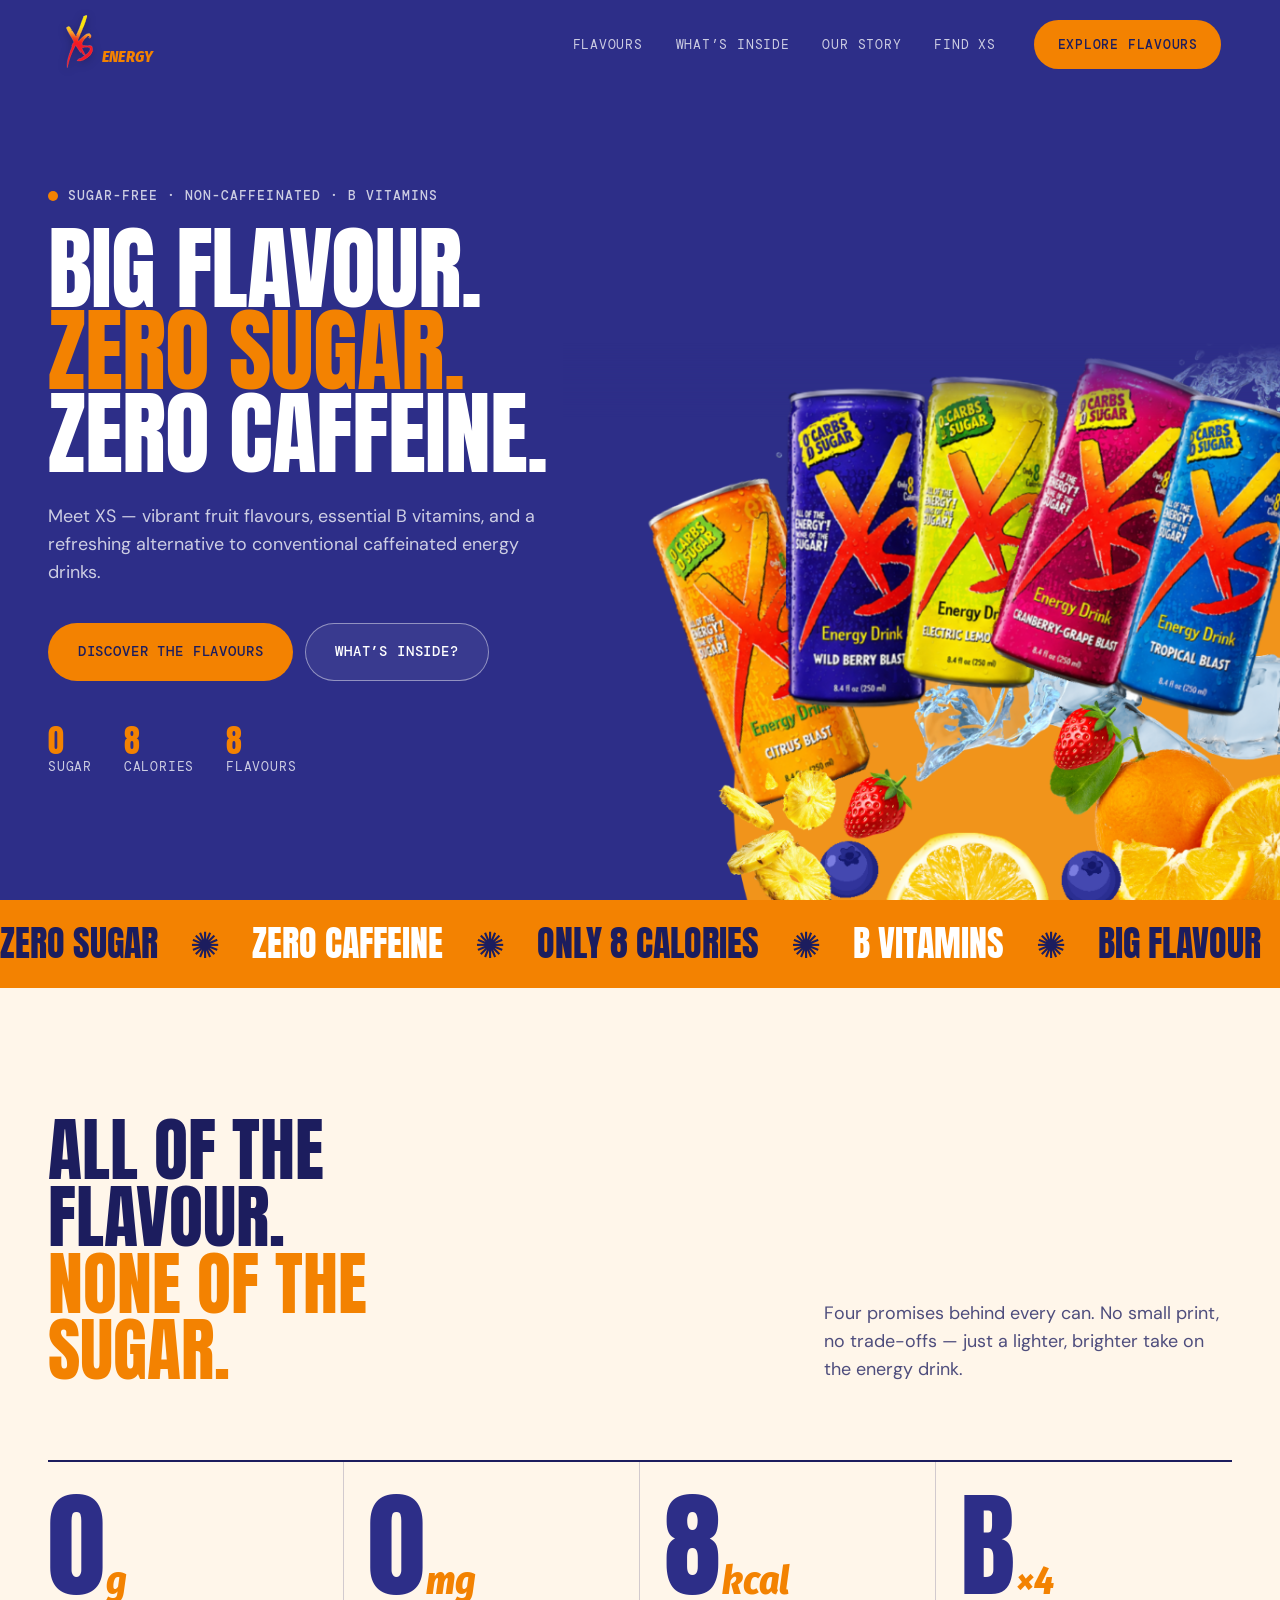
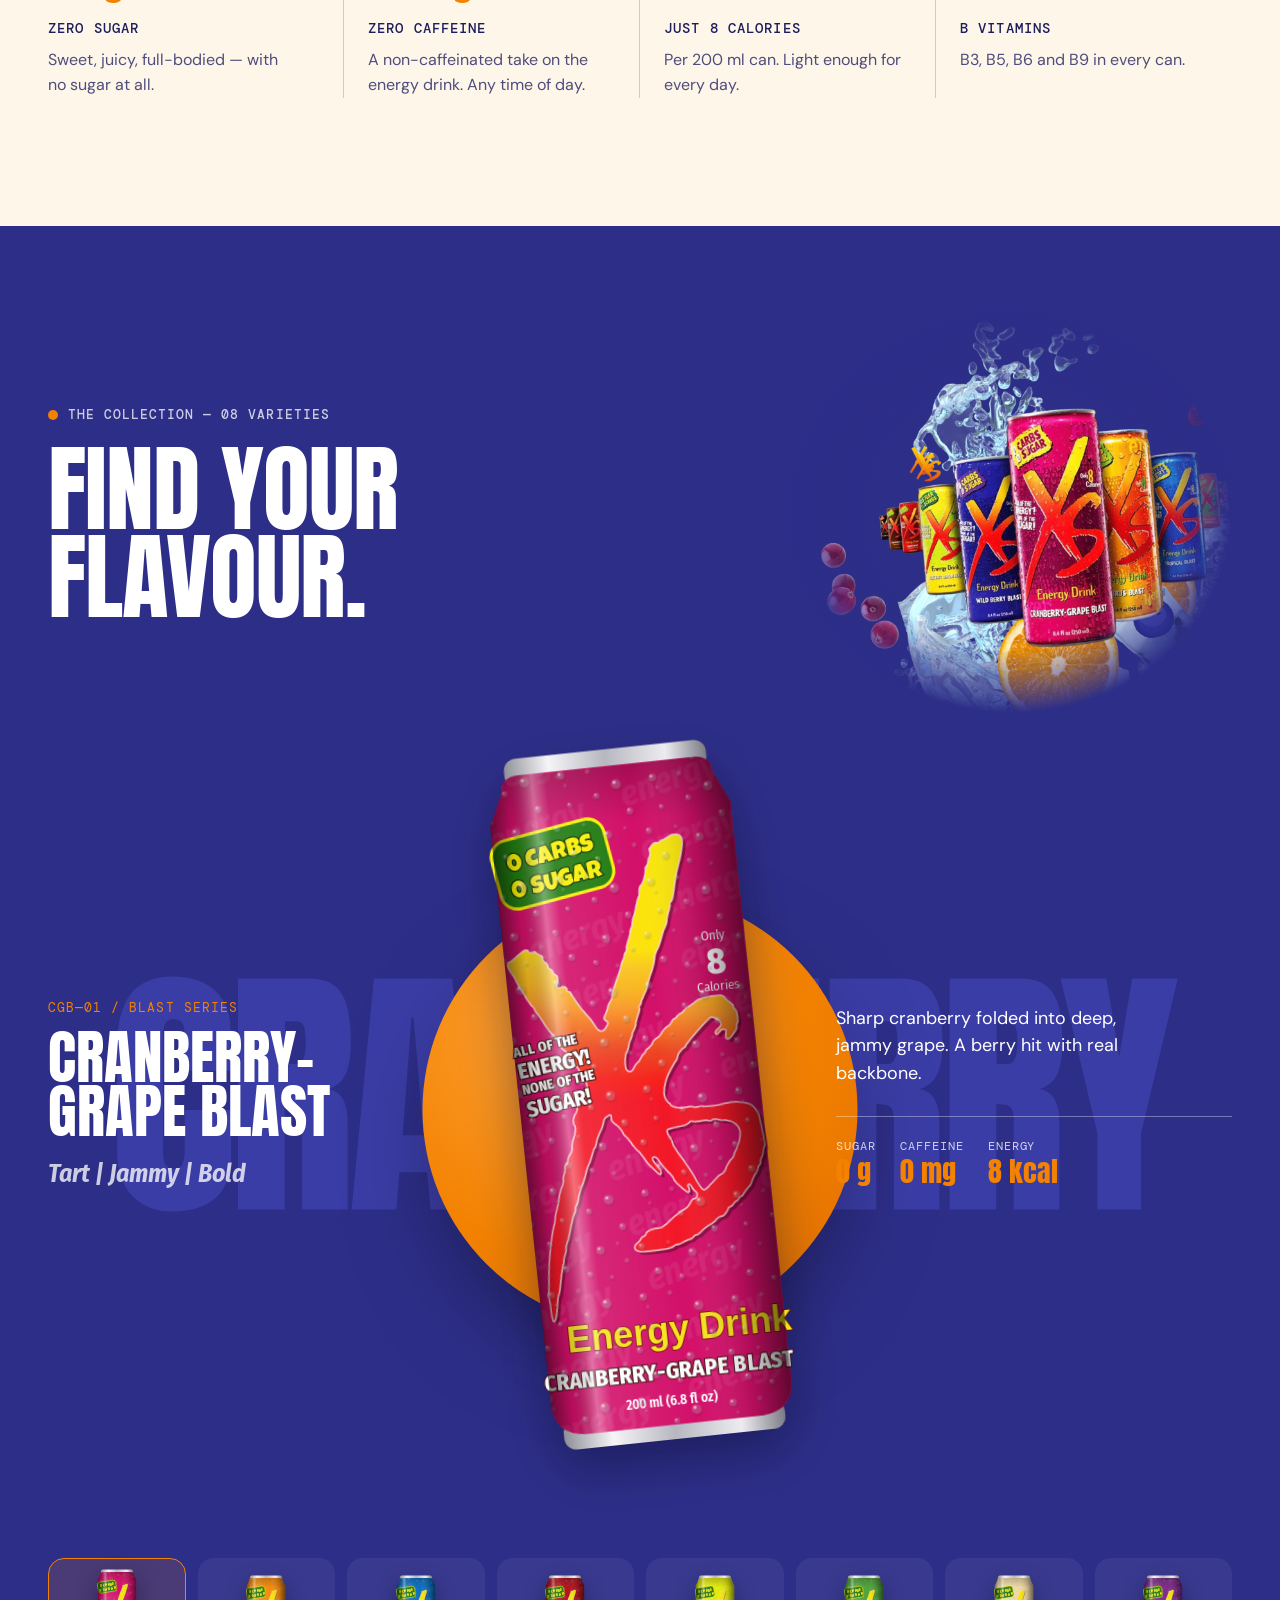
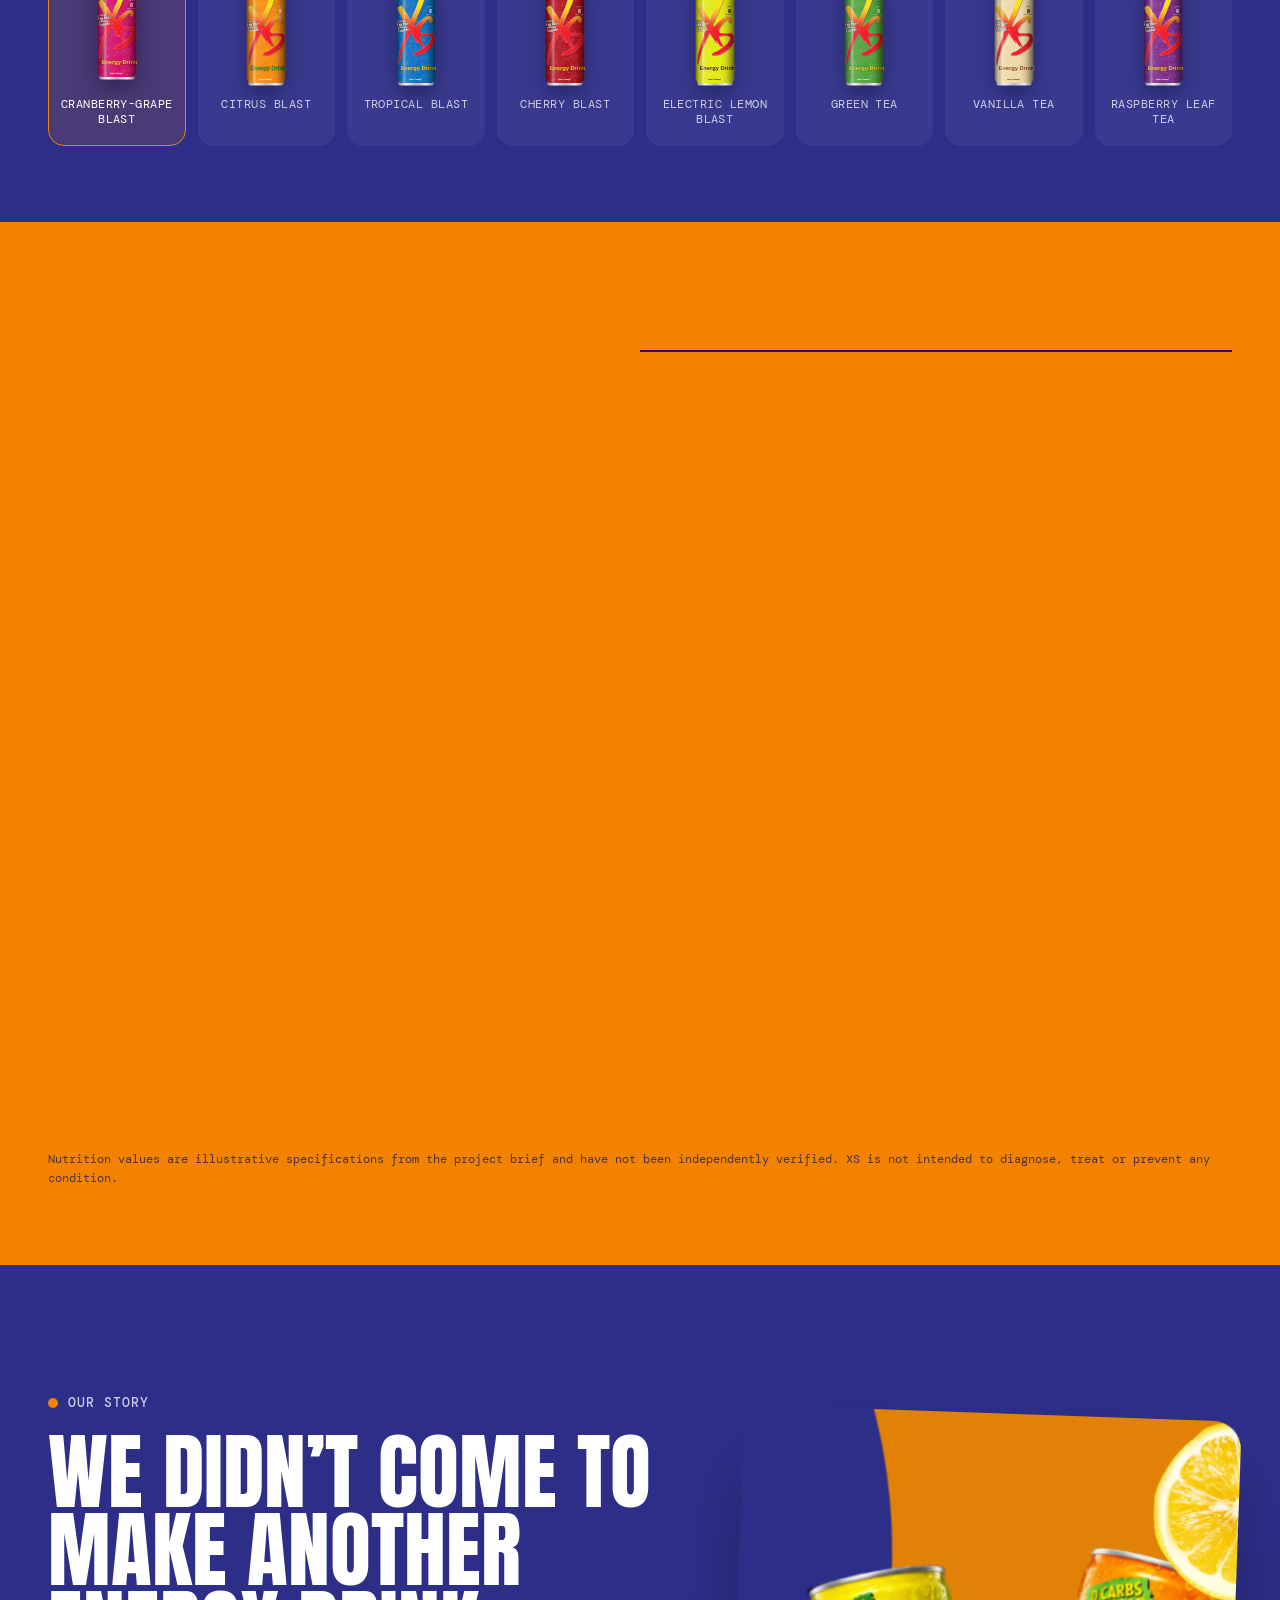
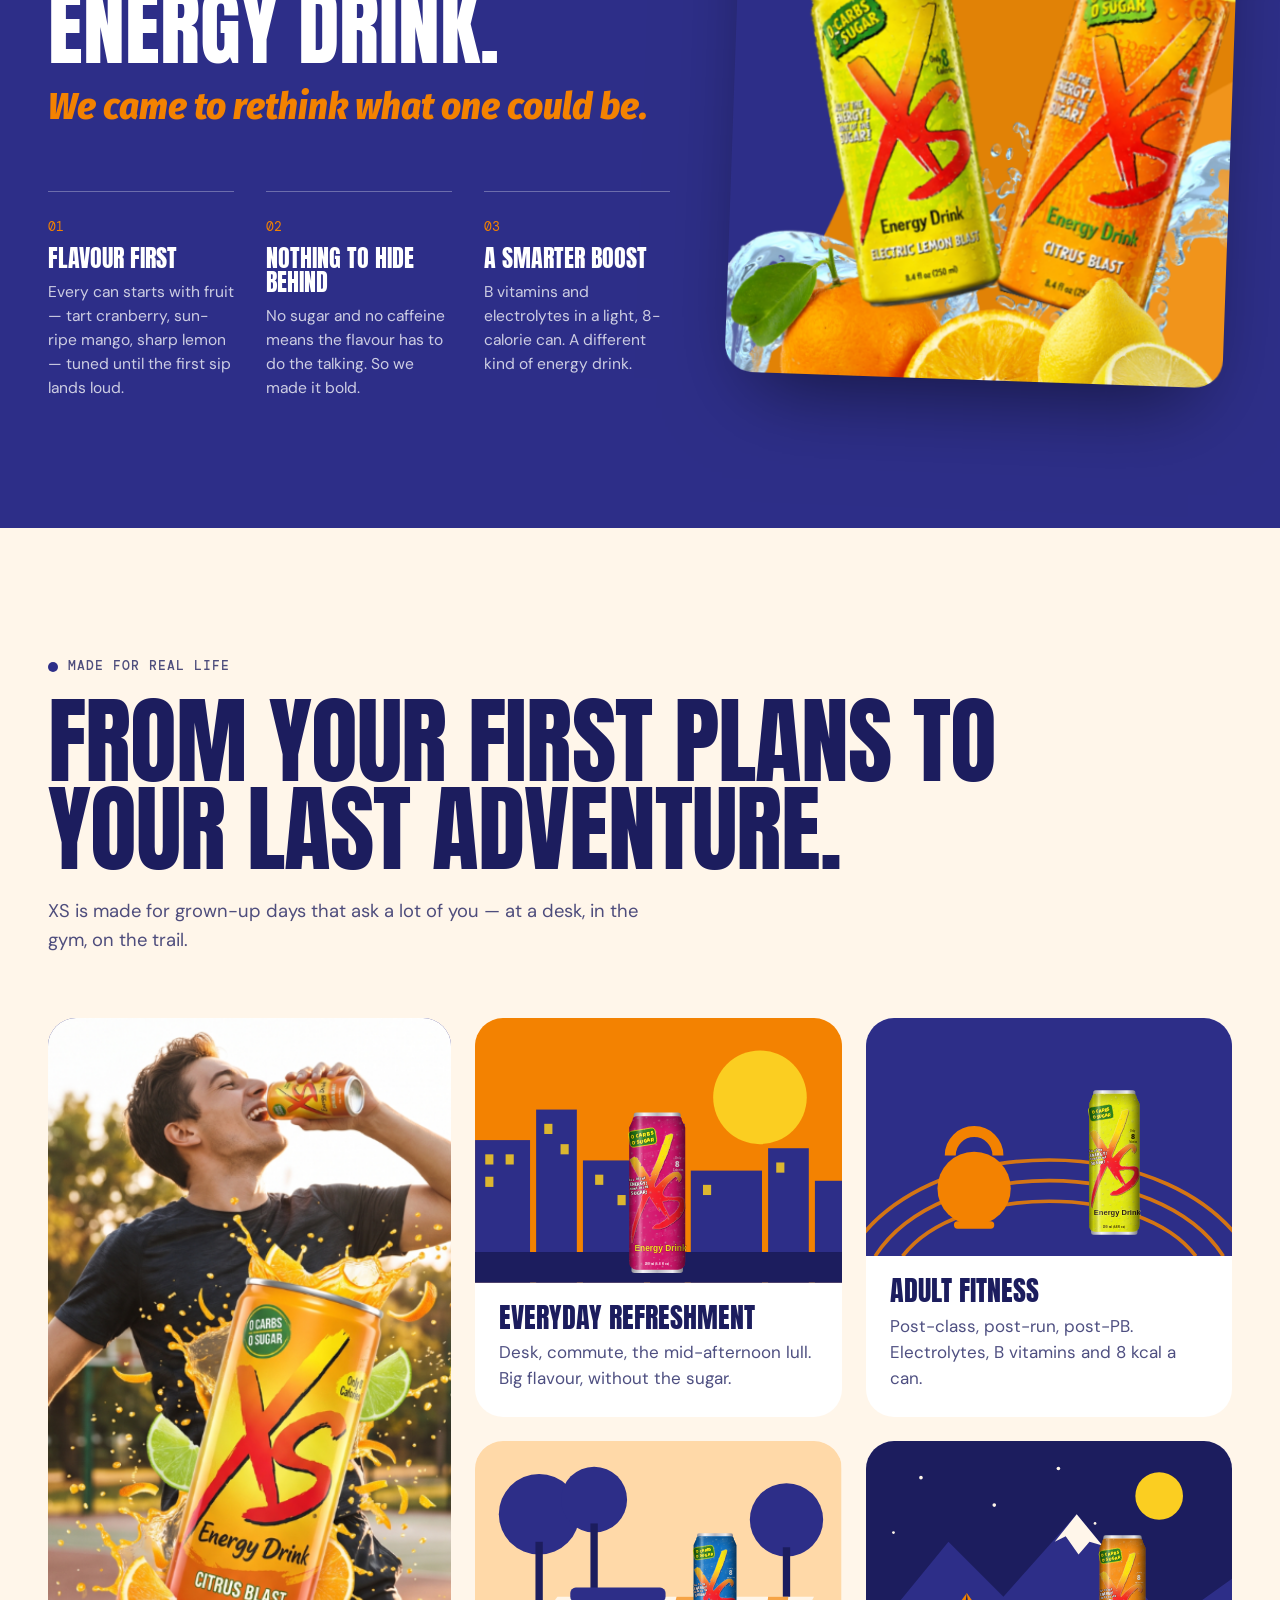
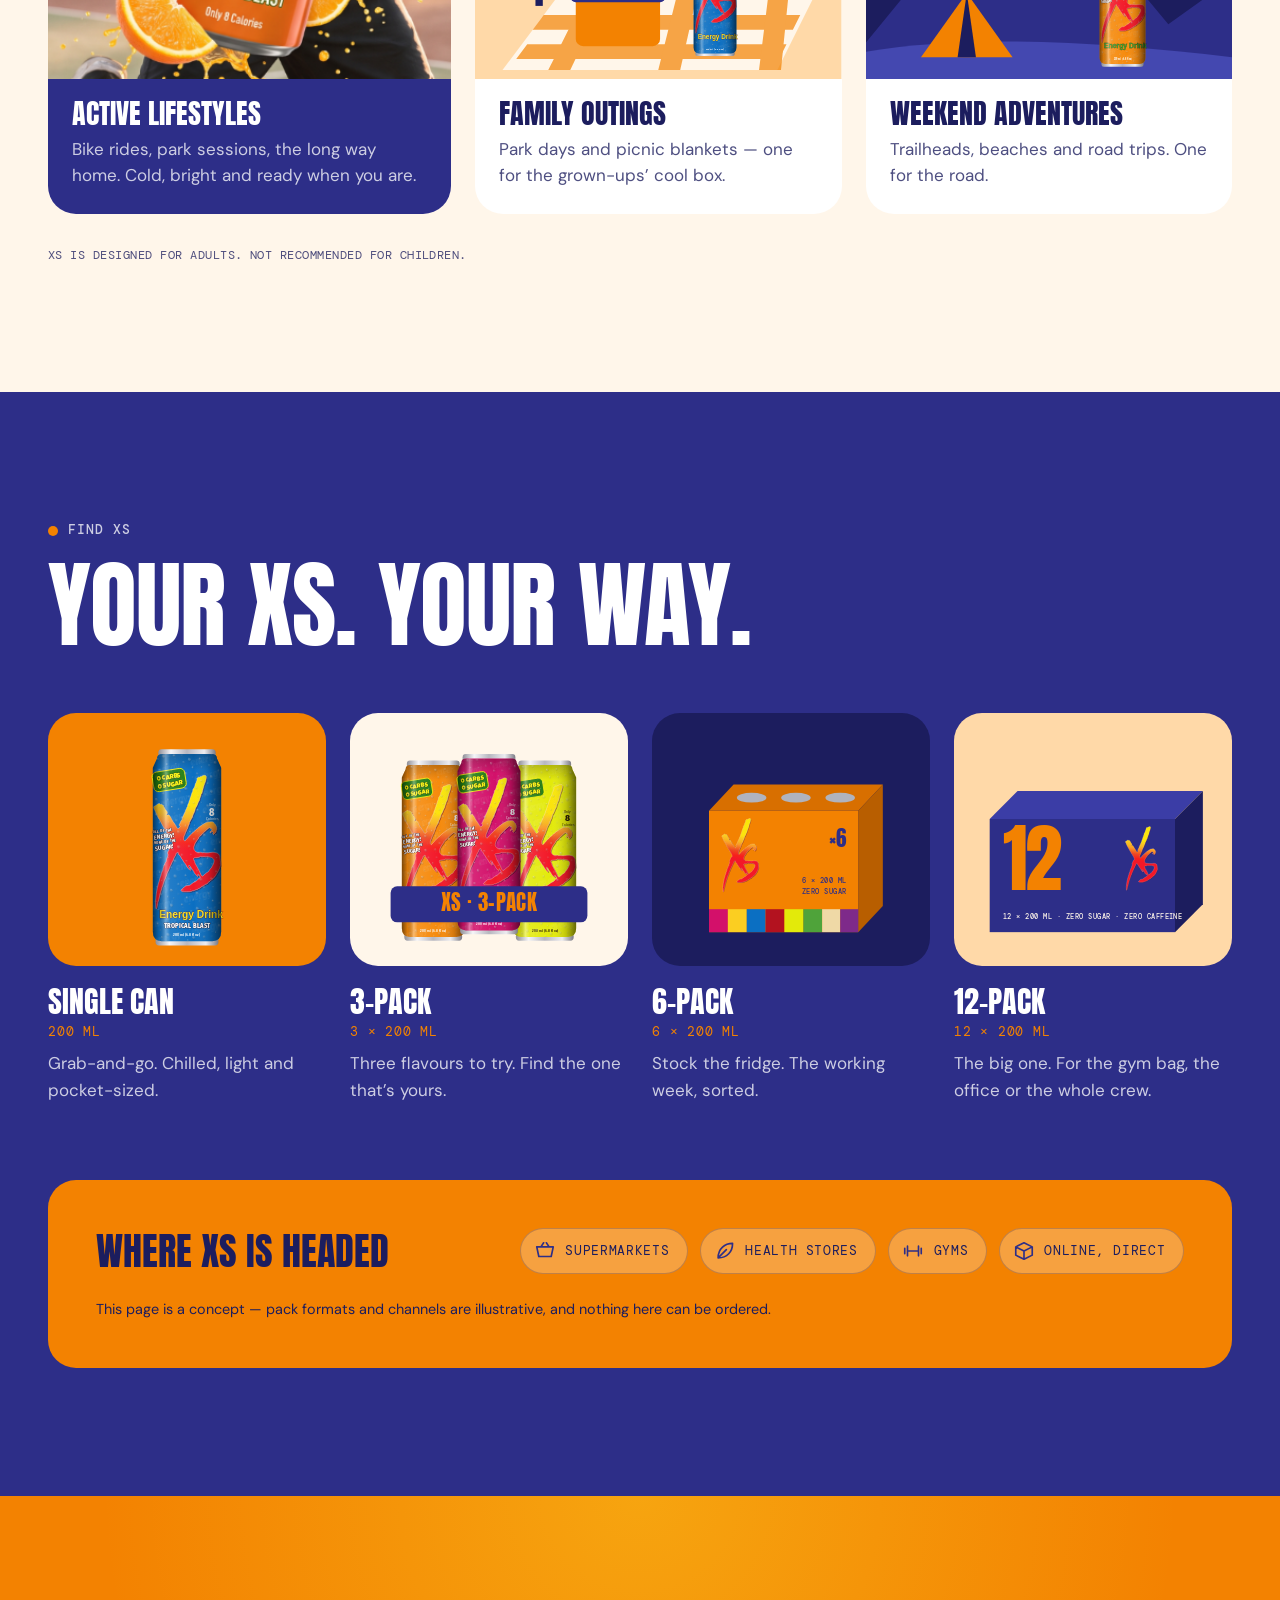
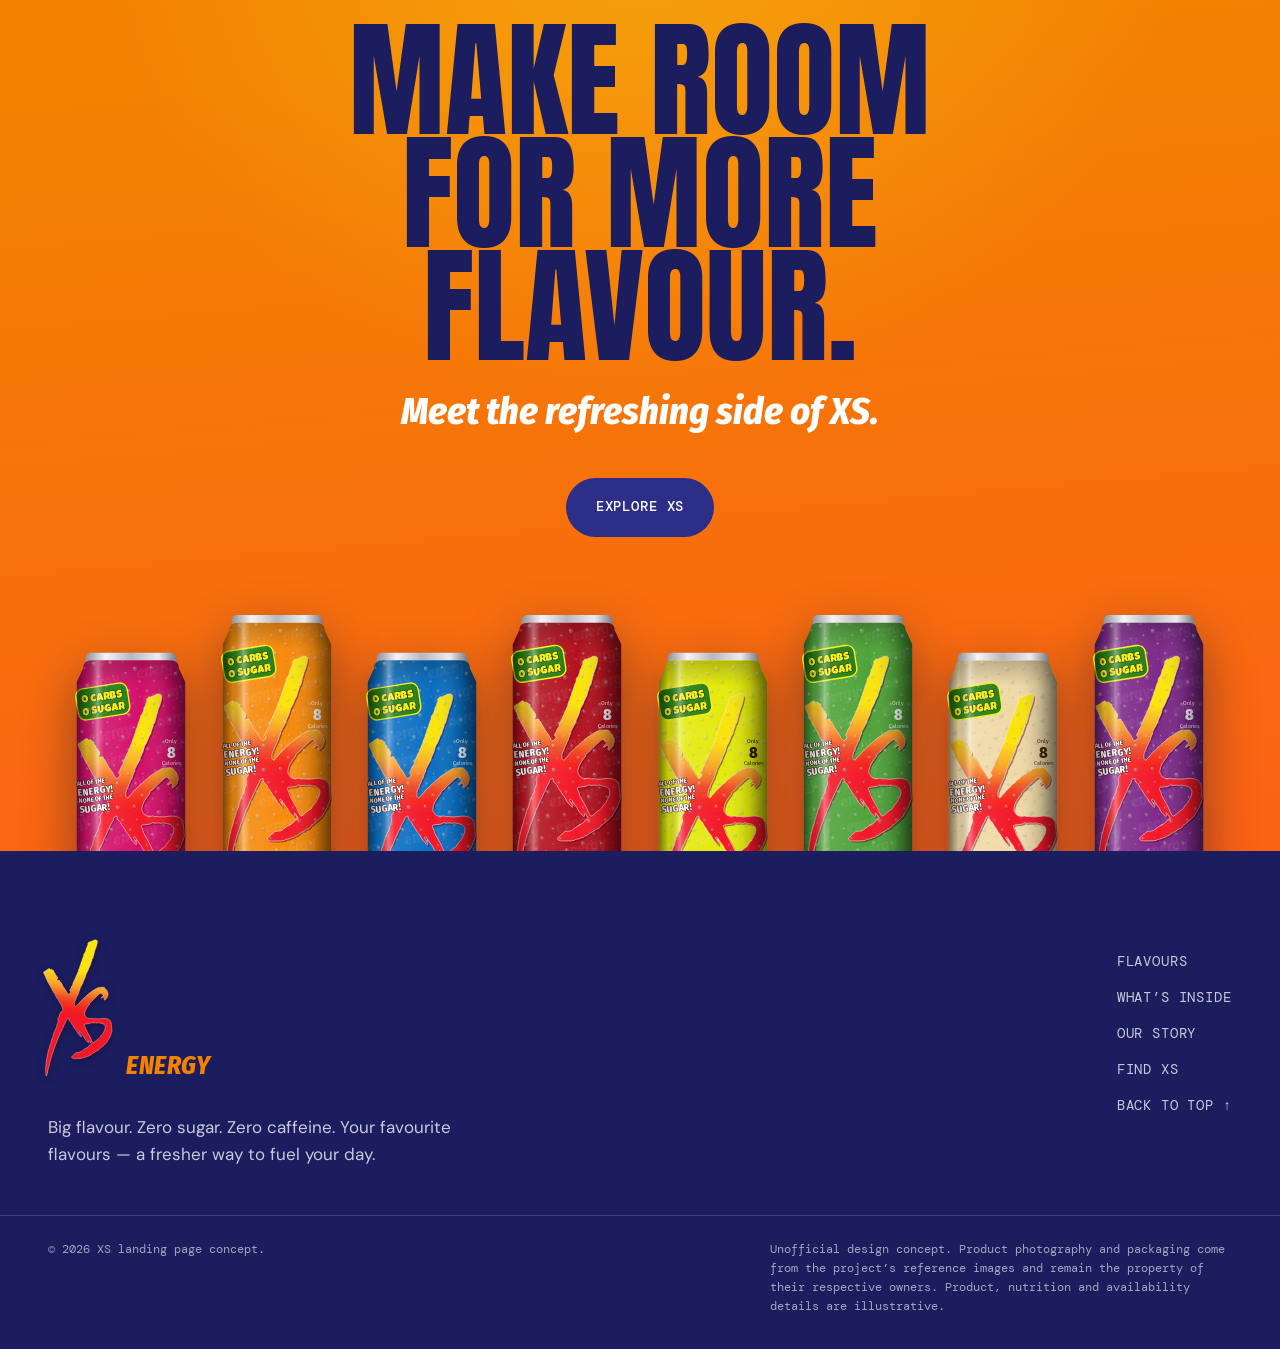
==== index.html @ 6191eeec "Build XS landing page Single-page XS energy drink landing site in plain HTML, CSS and vanilla JS. Bl" ====
<!doctype html>
<html lang="en-GB">
<head>
  <meta charset="utf-8">
  <meta name="viewport" content="width=device-width, initial-scale=1">
  <title>XS — Big Flavour. Zero Sugar. Zero Caffeine.</title>
  <meta name="description" content="XS energy drink concept: bold fruit flavours, zero sugar, zero caffeine, B vitamins and just 8 calories per can.">
  <meta name="theme-color" content="#2D2E88">
  <link rel="icon" href="assets/favicon.svg" type="image/svg+xml">
  <link rel="preconnect" href="https://fonts.googleapis.com">
  <link rel="preconnect" href="https://fonts.gstatic.com" crossorigin>
  <link href="https://fonts.googleapis.com/css2?family=Anton&family=DM+Mono:wght@400;500&family=DM+Sans:ital,opsz,wght@0,9..40,400;0,9..40,500;0,9..40,700;1,9..40,400&family=Fira+Sans+Condensed:ital,wght@0,500;0,600;0,800;1,700;1,800&family=Luckiest+Guy&display=swap" rel="stylesheet">
  <link rel="stylesheet" href="css/styles.css">
  <script>document.documentElement.classList.add('js');</script>
</head>
<body>

<!-- ===== Shared SVG library: XS logo + can ===== -->
<svg width="0" height="0" class="sr-defs" aria-hidden="true" focusable="false">
  <defs>
    <linearGradient id="metal" x1="0" x2="1" y1="0" y2="0">
      <stop offset="0" stop-color="#8f8f98"/>
      <stop offset=".22" stop-color="#f5f5f8"/>
      <stop offset=".5" stop-color="#b7b7c0"/>
      <stop offset=".8" stop-color="#ececf0"/>
      <stop offset="1" stop-color="#7b7b85"/>
    </linearGradient>
    <linearGradient id="gloss" x1="0" x2="1" y1="0" y2="0">
      <stop offset="0" stop-color="#000" stop-opacity=".5"/>
      <stop offset=".09" stop-color="#000" stop-opacity=".12"/>
      <stop offset=".19" stop-color="#fff" stop-opacity=".38"/>
      <stop offset=".25" stop-color="#fff" stop-opacity=".1"/>
      <stop offset=".6" stop-color="#fff" stop-opacity="0"/>
      <stop offset=".84" stop-color="#000" stop-opacity=".16"/>
      <stop offset="1" stop-color="#000" stop-opacity=".55"/>
    </linearGradient>
    <linearGradient id="shoulder" x1="0" x2="0" y1="0" y2="1">
      <stop offset="0" stop-color="#000" stop-opacity=".4"/>
      <stop offset="1" stop-color="#000" stop-opacity="0"/>
    </linearGradient>
    <linearGradient id="xs-grad" gradientUnits="userSpaceOnUse" x1="100" y1="20" x2="80" y2="160">
      <stop offset="0" stop-color="#F9E809"/>
      <stop offset=".43" stop-color="#FCE20D"/>
      <stop offset=".51" stop-color="#F9C424"/>
      <stop offset=".58" stop-color="#F8B61F"/>
      <stop offset=".65" stop-color="#F99A2A"/>
      <stop offset=".72" stop-color="#F57422"/>
      <stop offset=".8" stop-color="#EC4A24"/>
      <stop offset=".92" stop-color="#F7201C"/>
      <stop offset="1" stop-color="#F31828"/>
    </linearGradient>
    <pattern id="energy-tex" width="58" height="24" patternUnits="userSpaceOnUse" patternTransform="rotate(-14)">
      <text x="0" y="17" style="font:italic 700 15px 'Fira Sans Condensed',sans-serif;fill:#fff;fill-opacity:.07">energy</text>
    </pattern>
    <pattern id="drops" width="38" height="43" patternUnits="userSpaceOnUse" patternTransform="rotate(7)">
      <g fill="#000" fill-opacity=".12"><circle cx="4.35" cy="5.45" r="1.7"/><circle cx="15.35" cy="3.45" r="1"/><circle cx="27.35" cy="8.45" r="2.2"/><circle cx="19.35" cy="13.45" r="1.3"/><circle cx="8.35" cy="17.45" r="1.1"/><circle cx="33.35" cy="19.45" r="1.5"/><circle cx="3.35" cy="27.45" r="1.4"/><circle cx="14.35" cy="25.45" r="0.8"/><circle cx="24.35" cy="29.45" r="1.9"/><circle cx="35.35" cy="33.45" r="1"/><circle cx="10.35" cy="37.45" r="1.6"/><circle cx="29.35" cy="40.45" r="0.9"/><circle cx="20.35" cy="39.45" r="1.2"/><circle cx="6.35" cy="9.45" r="0.7"/><circle cx="31.35" cy="26.45" r="0.7"/></g>
      <g fill="#fff" fill-opacity=".2"><circle cx="4" cy="5" r="1.56"/><circle cx="15" cy="3" r="0.92"/><circle cx="27" cy="8" r="2.02"/><circle cx="19" cy="13" r="1.20"/><circle cx="8" cy="17" r="1.01"/><circle cx="33" cy="19" r="1.38"/><circle cx="3" cy="27" r="1.29"/><circle cx="14" cy="25" r="0.74"/><circle cx="24" cy="29" r="1.75"/><circle cx="35" cy="33" r="0.92"/><circle cx="10" cy="37" r="1.47"/><circle cx="29" cy="40" r="0.83"/><circle cx="20" cy="39" r="1.10"/><circle cx="6" cy="9" r="0.64"/><circle cx="31" cy="26" r="0.64"/></g>
      <g fill="#fff" fill-opacity=".7"><circle cx="3.41" cy="4.41" r="0.51"/><circle cx="26.23" cy="7.23" r="0.66"/><circle cx="18.55" cy="12.54" r="0.39"/><circle cx="7.62" cy="16.61" r="0.33"/><circle cx="32.48" cy="18.48" r="0.45"/><circle cx="2.51" cy="26.51" r="0.42"/><circle cx="23.34" cy="28.34" r="0.57"/><circle cx="9.44" cy="36.44" r="0.48"/><circle cx="19.58" cy="38.58" r="0.36"/></g>
    </pattern>
    <clipPath id="can-clip">
      <path d="M16 15 Q16 8 24 8 H96 Q104 8 104 15 L110 28 V268 Q110 281 97 282 H23 Q10 281 10 268 V28 Z"/>
    </clipPath>

    <!-- XS logo: silhouette traced from inspirations/XS1.png -->
    <path id="xs-logo-shape" fill-rule="evenodd" d="M107.8 21.6L106.8 22.2L105.9 22.6L105.2 22.9L104.6 23.1L104.2 23.2L103.8 23.3L103.4 23.5L103.0 23.7L102.7 24.0L102.3 24.2L101.9 24.3L101.4 24.3L100.8 24.2L100.2 24.3L99.5 24.6L98.8 25.1L98.0 25.9L97.4 26.5L97.0 27.0L96.9 27.5L97.1 27.8L97.1 28.2L97.2 28.6L97.2 29.2L97.1 29.8L97.0 30.4L96.8 30.9L96.6 31.3L96.4 31.7L96.1 32.2L95.9 32.8L95.7 33.5L95.5 34.3L95.3 35.0L95.0 35.5L94.7 36.0L94.3 36.3L94.0 36.7L93.8 37.1L93.8 37.7L93.8 38.3L93.6 39.1L93.4 40.1L93.0 41.3L92.5 42.7L92.0 43.8L91.5 44.8L90.9 45.5L90.3 46.0L89.9 46.6L89.6 47.4L89.4 48.3L89.3 49.4L89.2 50.4L89.0 51.2L88.7 51.9L88.3 52.6L87.9 53.5L87.5 54.7L87.0 56.1L86.5 57.9L86.0 59.4L85.6 60.6L85.2 61.5L84.8 62.2L84.5 62.9L84.3 63.7L84.1 64.5L83.9 65.3L83.8 66.1L83.5 66.9L83.2 67.6L82.8 68.4L82.5 69.1L82.3 69.7L82.2 70.3L82.1 70.9L81.9 71.7L81.5 72.6L81.1 73.7L80.4 75.0L80.0 76.2L79.7 77.1L79.5 77.9L79.5 78.6L79.4 79.1L79.3 79.6L79.0 80.0L78.7 80.3L78.4 80.7L78.2 81.2L78.0 81.8L77.8 82.5L77.5 83.1L77.3 83.8L76.9 84.3L76.6 84.9L76.2 85.5L76.0 86.2L75.7 86.9L75.5 87.6L75.1 88.9L74.3 90.6L73.3 92.9L72.0 95.6L70.9 98.0L70.1 99.9L69.6 101.3L69.4 102.4L69.1 103.4L68.7 104.2L68.3 104.9L67.8 105.6L67.3 106.3L66.9 107.0L66.5 107.9L66.2 108.8L65.9 109.7L65.5 110.5L65.1 111.3L64.7 112.0L64.3 112.6L64.1 113.1L63.9 113.6L63.8 113.9L63.9 114.3L64.1 114.6L64.4 115.0L64.8 115.3L65.2 115.6L65.4 115.9L65.6 116.1L65.7 116.4L65.5 116.8L65.3 117.3L64.8 118.1L64.2 118.9L63.6 119.6L63.0 120.1L62.5 120.3L62.0 120.4L61.5 120.4L61.0 120.2L60.6 119.9L60.2 119.6L59.7 119.0L59.2 118.2L58.7 117.2L58.1 116.0L57.3 114.6L56.3 113.0L55.1 111.3L53.7 109.3L52.3 107.3L51.2 105.3L50.1 103.4L49.2 101.6L48.4 100.1L47.8 99.0L47.5 98.4L47.3 98.1L47.1 97.9L46.8 97.8L46.5 97.7L46.2 97.6L46.0 97.5L45.9 97.2L45.8 96.9L45.9 96.6L45.9 96.2L45.7 95.9L45.4 95.5L45.1 95.2L44.6 95.0L44.1 95.0L43.6 95.0L42.9 95.2L42.4 95.3L41.9 95.4L41.5 95.3L41.2 95.2L41.0 95.0L40.8 94.8L40.7 94.5L40.6 94.2L40.6 93.9L40.7 93.6L40.9 93.4L41.1 93.1L41.3 92.7L41.5 92.1L41.6 91.3L41.7 90.4L41.6 89.6L41.4 89.0L41.0 88.5L40.5 88.2L40.1 87.9L39.8 87.5L39.6 87.0L39.4 86.5L39.2 86.0L38.9 85.6L38.5 85.2L38.0 84.8L37.6 84.4L37.3 83.9L37.2 83.4L37.1 82.8L36.9 82.3L36.6 81.8L36.2 81.3L35.6 80.8L35.2 80.3L34.9 79.8L34.8 79.3L34.9 78.9L34.9 78.5L34.8 78.2L34.7 77.9L34.5 77.6L34.3 77.4L33.9 77.1L33.4 76.9L32.8 76.6L32.4 76.3L32.0 76.0L31.7 75.7L31.5 75.3L31.3 75.1L30.9 75.0L30.4 75.0L29.8 75.2L29.3 75.3L28.9 75.3L28.5 75.2L28.2 75.0L28.0 74.8L27.8 74.6L27.7 74.4L27.6 74.1L27.4 73.9L27.1 73.8L26.7 73.7L26.1 73.6L25.2 73.9L24.1 74.5L22.6 75.5L20.9 76.8L19.4 77.8L18.3 78.5L17.4 78.9L16.8 79.1L16.4 79.3L16.1 79.8L16.0 80.4L16.0 81.1L16.2 82.0L16.6 83.1L17.2 84.4L18.0 85.8L18.7 87.1L19.2 88.2L19.5 89.0L19.7 89.7L20.1 90.8L20.8 92.3L21.7 94.2L22.8 96.5L23.8 98.5L24.5 100.0L25.2 101.2L25.6 102.0L26.0 102.7L26.4 103.2L26.7 103.6L27.0 103.9L27.3 104.2L27.5 104.6L27.7 105.1L27.8 105.7L28.0 106.2L28.3 106.8L28.7 107.3L29.1 107.9L29.7 108.9L30.4 110.2L31.3 111.9L32.4 114.1L33.4 115.9L34.3 117.4L35.1 118.6L35.9 119.4L36.5 120.3L36.9 121.0L37.2 121.7L37.3 122.3L37.5 122.9L37.8 123.4L38.1 123.9L38.4 124.3L38.8 124.8L39.1 125.4L39.4 126.0L39.6 126.7L40.0 127.3L40.4 127.9L40.8 128.4L41.4 128.8L42.0 129.5L42.6 130.5L43.3 131.8L44.0 133.3L44.6 134.6L45.3 135.7L45.9 136.7L46.6 137.5L47.3 138.7L48.1 140.2L49.0 142.0L50.0 144.2L50.7 146.2L51.1 147.8L51.1 149.3L50.9 150.5L50.5 151.4L50.1 152.0L49.6 152.4L48.9 152.6L48.4 152.7L48.0 152.9L47.6 153.1L47.4 153.4L47.2 153.7L47.0 154.1L46.8 154.6L46.7 155.2L46.5 155.7L46.3 156.3L45.9 156.8L45.6 157.4L45.3 158.0L45.0 158.7L44.8 159.4L44.7 160.1L44.5 160.8L44.2 161.5L43.8 162.2L43.3 162.8L42.8 163.5L42.5 164.3L42.2 165.1L42.0 165.9L42.0 166.8L42.0 167.5L42.2 168.2L42.5 168.8L42.7 169.6L42.7 170.4L42.5 171.4L42.2 172.6L41.9 173.6L41.5 174.6L41.1 175.6L40.7 176.4L40.3 177.4L40.1 178.4L39.9 179.4L39.8 180.6L39.7 181.5L39.3 182.4L38.9 183.1L38.3 183.7L37.9 184.3L37.5 185.0L37.2 185.7L37.0 186.5L36.8 187.3L36.5 187.9L36.1 188.4L35.7 188.8L35.3 189.3L35.1 189.9L35.0 190.4L35.0 191.1L34.9 191.7L34.7 192.5L34.4 193.2L34.1 194.0L33.8 194.8L33.6 195.6L33.5 196.4L33.5 197.1L33.3 198.0L33.0 198.9L32.6 199.9L31.9 201.1L31.4 202.4L30.8 203.8L30.3 205.5L29.9 207.3L29.5 208.9L29.0 210.3L28.6 211.5L28.2 212.5L27.8 213.5L27.5 214.6L27.2 215.7L27.0 216.8L26.8 217.9L26.5 219.0L26.1 220.1L25.7 221.2L25.1 223.0L24.4 225.6L23.6 229.0L22.7 233.2L21.9 237.3L21.2 241.4L20.7 245.4L20.3 249.3L20.0 252.3L19.7 254.4L19.5 255.5L19.3 255.7L19.2 256.1L19.2 256.7L19.3 257.5L19.5 258.5L19.6 259.9L19.8 261.7L19.8 263.9L19.9 266.6L20.0 268.5L20.2 269.9L20.5 270.6L20.8 270.7L21.1 270.5L21.5 270.0L21.8 269.3L22.2 268.3L22.6 266.9L22.9 265.3L23.3 263.4L23.7 261.1L24.0 259.3L24.3 258.0L24.6 257.1L24.9 256.7L25.3 255.5L25.8 253.5L26.4 250.8L27.1 247.3L27.8 244.5L28.3 242.6L28.6 241.4L28.9 241.1L29.1 240.6L29.2 240.1L29.3 239.5L29.4 238.8L29.5 238.1L29.8 237.4L30.1 236.6L30.4 235.9L30.7 235.1L31.0 234.3L31.1 233.5L31.2 232.7L31.3 231.9L31.6 231.0L31.9 230.2L32.3 229.3L32.9 228.0L33.5 226.2L34.2 224.0L35.0 221.3L35.8 219.0L36.4 217.2L37.0 215.8L37.5 214.9L37.9 214.1L38.1 213.4L38.3 212.8L38.3 212.4L38.3 212.0L38.5 211.5L38.8 211.0L39.2 210.5L39.6 209.7L40.0 208.7L40.4 207.4L40.8 205.8L41.3 204.4L41.9 203.0L42.5 201.6L43.2 200.4L43.9 199.0L44.6 197.4L45.3 195.7L46.0 193.8L46.6 192.2L47.2 190.9L47.8 189.8L48.3 189.0L48.8 188.0L49.3 186.9L49.8 185.6L50.4 184.2L50.9 183.0L51.3 182.2L51.6 181.7L51.9 181.5L52.2 181.0L52.5 180.3L52.9 179.2L53.3 177.8L53.9 176.5L54.5 175.2L55.2 173.9L56.0 172.6L56.7 171.4L57.2 170.3L57.6 169.2L57.9 168.1L58.3 167.2L58.8 166.5L59.5 165.9L60.3 165.6L60.9 165.3L61.4 165.1L61.8 165.1L62.0 165.2L62.1 165.4L62.2 165.8L62.2 166.5L62.1 167.3L62.3 168.1L62.8 169.0L63.5 169.8L64.5 170.7L65.4 171.6L66.1 172.6L66.8 173.7L67.3 174.8L67.7 175.8L68.2 176.5L68.6 177.1L68.9 177.4L69.5 178.1L70.2 179.2L71.0 180.5L72.0 182.2L72.9 183.6L73.6 184.6L74.2 185.3L74.6 185.7L75.2 186.4L75.8 187.4L76.7 188.8L77.6 190.5L78.6 192.1L79.8 193.8L81.1 195.3L82.4 196.9L83.5 198.1L84.3 198.8L84.8 199.2L85.0 199.1L85.1 198.9L85.3 198.7L85.3 198.3L85.4 197.9L85.3 197.4L85.2 196.8L84.8 196.2L84.4 195.5L83.9 194.8L83.4 194.0L82.9 193.2L82.3 192.3L81.9 191.6L81.7 190.9L81.6 190.4L81.7 190.1L81.8 189.8L82.1 189.6L82.5 189.6L83.0 189.7L83.5 190.0L84.1 190.6L84.7 191.5L85.3 192.7L86.1 194.0L87.0 195.3L88.0 196.8L89.2 198.3L90.2 199.5L90.9 200.6L91.4 201.5L91.6 202.2L91.9 202.9L92.3 203.5L92.7 204.1L93.1 204.7L93.7 205.4L94.5 206.3L95.4 207.3L96.6 208.5L97.5 209.3L98.2 209.9L98.6 210.1L98.9 209.9L99.1 209.7L99.2 209.4L99.3 209.0L99.3 208.5L99.2 208.0L99.1 207.6L99.0 207.3L98.8 207.0L98.7 206.7L98.7 206.4L98.8 206.2L99.0 206.0L99.2 205.9L99.3 205.8L99.5 205.8L99.7 205.9L99.9 206.1L100.1 206.4L100.4 206.8L100.6 207.4L101.0 208.0L101.4 208.7L101.9 209.4L102.6 210.1L103.0 210.8L103.2 211.5L103.1 212.1L102.9 212.7L102.5 213.1L102.1 213.5L101.6 213.7L100.9 213.8L100.3 214.1L99.7 214.7L99.2 215.4L98.6 216.3L97.8 217.2L96.7 218.1L95.4 218.9L93.8 219.6L92.2 220.5L90.5 221.6L88.7 222.9L86.8 224.3L85.3 225.5L84.0 226.3L83.1 226.8L82.4 227.0L81.8 227.1L81.0 227.2L80.3 227.3L79.5 227.3L78.6 227.3L77.8 227.5L76.8 227.7L75.9 228.0L75.1 228.4L74.5 228.8L74.1 229.3L73.9 229.8L73.6 230.2L73.2 230.5L72.8 230.7L72.4 230.8L72.0 231.0L71.5 231.4L71.1 231.8L70.7 232.4L70.2 232.9L69.6 233.4L69.1 233.9L68.4 234.3L68.0 234.8L67.6 235.3L67.4 235.8L67.3 236.3L67.4 236.7L67.6 237.2L68.0 237.6L68.5 237.9L69.1 238.3L69.8 238.5L70.6 238.7L71.4 238.8L72.9 238.9L75.0 238.9L77.6 238.9L80.9 238.8L83.5 238.7L85.6 238.4L87.2 238.0L88.1 237.5L88.9 237.1L89.5 236.9L90.0 236.8L90.3 236.9L90.9 236.8L91.7 236.6L92.8 236.2L94.2 235.6L95.3 235.2L96.2 234.9L96.8 234.8L97.2 234.8L97.6 234.6L98.1 234.4L98.6 234.0L99.2 233.5L99.7 233.1L100.2 232.9L100.7 232.8L101.1 232.8L101.7 232.5L102.3 232.1L103.2 231.5L104.1 230.7L105.2 229.9L106.3 229.2L107.7 228.5L109.1 227.8L110.2 227.2L111.0 226.7L111.4 226.4L111.6 226.1L111.8 225.9L112.1 225.6L112.6 225.3L113.2 225.0L113.7 224.7L114.2 224.6L114.7 224.5L115.1 224.5L115.6 224.3L116.2 223.9L116.8 223.4L117.5 222.6L118.0 222.0L118.4 221.5L118.6 221.0L118.7 220.7L118.8 220.5L119.1 220.2L119.5 220.1L120.0 219.9L120.5 219.7L121.0 219.4L121.5 218.9L122.0 218.3L122.5 217.9L122.9 217.5L123.3 217.3L123.7 217.2L124.0 217.0L124.4 216.7L124.7 216.3L125.0 215.9L125.4 215.5L125.7 215.3L126.1 215.1L126.4 214.9L126.9 214.7L127.3 214.2L127.8 213.6L128.4 212.9L129.0 212.2L129.6 211.6L130.2 211.0L130.8 210.5L131.4 209.9L131.9 209.2L132.4 208.3L132.8 207.4L133.3 206.5L133.9 205.5L134.5 204.6L135.2 203.7L135.8 202.8L136.2 202.1L136.5 201.4L136.7 200.8L136.9 200.4L137.2 200.0L137.5 199.6L137.8 199.4L138.0 199.0L138.2 198.6L138.3 198.1L138.4 197.4L138.5 196.9L138.7 196.3L139.0 195.8L139.3 195.4L139.6 194.8L139.9 194.0L140.2 193.0L140.5 191.8L140.8 190.8L141.1 190.2L141.3 189.7L141.5 189.5L141.5 188.5L141.4 186.5L141.2 183.6L140.8 179.9L140.5 176.9L140.2 174.6L140.0 173.1L139.8 172.4L139.5 171.6L139.0 170.7L138.5 169.8L137.8 168.8L137.0 167.9L136.2 167.2L135.3 166.7L134.3 166.3L133.2 166.0L132.0 165.7L130.7 165.4L129.3 165.1L127.6 165.0L125.7 165.0L123.4 165.2L120.8 165.5L118.6 165.8L116.6 165.9L114.9 165.9L113.6 165.8L112.5 165.8L111.7 165.7L111.2 165.6L111.0 165.4L110.6 165.4L110.0 165.4L109.2 165.4L108.1 165.6L107.2 165.6L106.4 165.5L105.8 165.4L105.3 165.1L104.8 165.0L104.3 164.9L103.8 164.9L103.3 165.1L102.5 165.1L101.6 165.2L100.5 165.2L99.2 165.1L98.0 165.0L97.0 164.7L96.1 164.4L95.4 164.1L94.8 163.7L94.4 163.4L94.2 163.1L94.1 162.9L94.0 162.6L93.7 162.3L93.4 162.0L93.1 161.7L92.7 161.3L92.4 160.7L92.0 160.0L91.7 159.2L91.5 158.4L91.4 157.5L91.3 156.7L91.4 155.8L91.6 154.8L91.8 153.7L92.2 152.4L92.6 151.1L93.2 149.6L93.9 148.1L94.8 146.5L95.9 144.8L96.9 143.3L97.7 142.2L98.4 141.2L99.1 140.5L99.6 139.8L100.0 139.2L100.3 138.5L100.5 137.8L100.8 137.1L101.2 136.4L101.8 135.7L102.5 135.0L103.1 134.5L103.6 134.1L104.0 133.9L104.3 133.8L104.6 133.6L105.0 133.3L105.4 132.7L105.8 132.0L107.0 130.8L108.8 128.9L111.4 126.5L114.6 123.5L117.2 121.3L119.1 119.8L120.3 119.1L120.8 119.2L121.4 119.4L122.1 119.8L123.0 120.4L124.0 121.1L124.7 121.8L125.1 122.5L125.1 123.2L124.9 123.8L124.5 124.4L124.0 125.0L123.4 125.5L122.6 126.0L122.1 126.5L121.7 127.0L121.6 127.4L121.7 127.8L121.8 128.2L122.0 128.3L122.2 128.4L122.5 128.3L122.9 128.2L123.3 127.8L123.8 127.4L124.4 126.8L124.9 126.4L125.4 126.2L125.8 126.1L126.2 126.2L126.5 126.3L126.8 126.4L127.0 126.5L127.2 126.7L127.3 127.1L127.3 127.7L127.2 128.4L127.0 129.3L126.9 130.1L126.9 130.7L127.0 131.0L127.2 131.2L127.4 131.4L127.7 131.5L128.0 131.5L128.3 131.5L128.8 131.3L129.4 130.8L130.2 130.0L131.1 129.0L131.8 128.2L132.4 127.5L132.8 126.9L133.0 126.6L133.1 126.2L133.2 125.7L133.3 125.3L133.3 124.8L133.3 124.3L133.4 124.0L133.6 123.7L133.9 123.5L134.1 123.0L134.2 122.2L134.3 121.0L134.3 119.5L134.1 118.3L133.9 117.3L133.6 116.5L133.2 116.0L132.8 115.5L132.7 115.1L132.6 114.8L132.7 114.5L132.5 114.0L132.1 113.5L131.4 112.8L130.6 112.0L129.8 111.2L129.2 110.5L128.8 109.9L128.5 109.3L128.0 108.9L127.5 108.5L126.8 108.2L126.0 108.0L124.7 108.0L123.0 108.0L120.9 108.1L118.3 108.4L116.3 108.7L114.7 109.1L113.6 109.5L112.9 110.0L112.2 110.5L111.2 111.1L110.1 111.7L108.9 112.3L107.8 112.9L107.0 113.5L106.3 114.0L105.9 114.5L105.4 114.9L104.9 115.3L104.4 115.5L103.8 115.7L103.3 116.0L102.9 116.3L102.4 116.7L102.1 117.1L101.7 117.4L101.4 117.7L101.0 117.8L100.7 117.9L100.3 118.1L99.9 118.5L99.4 119.1L98.8 119.9L98.3 120.5L97.9 120.9L97.4 121.2L97.1 121.3L96.6 121.6L96.0 122.0L95.4 122.5L94.6 123.2L94.0 123.8L93.5 124.4L93.2 124.8L93.0 125.2L92.6 125.6L92.0 126.2L91.1 126.8L89.9 127.5L89.0 128.1L88.4 128.7L88.0 129.3L87.8 129.8L87.4 130.3L86.9 130.8L86.2 131.4L85.3 132.1L84.6 132.6L84.2 133.0L83.9 133.4L83.8 133.6L83.7 133.9L83.5 134.1L83.2 134.4L82.8 134.6L82.4 135.0L81.9 135.5L81.4 136.2L80.8 137.0L80.3 137.8L79.7 138.4L79.2 138.9L78.6 139.3L78.0 139.9L77.5 140.5L77.0 141.2L76.5 142.0L76.0 142.6L75.5 143.0L74.9 143.3L74.3 143.3L73.8 143.1L73.4 142.8L73.0 142.3L72.7 141.7L72.5 140.8L72.5 139.7L72.5 138.3L72.7 136.7L73.0 135.3L73.2 134.3L73.6 133.5L73.9 133.0L74.3 132.3L74.7 131.5L75.1 130.5L75.4 129.3L75.8 128.2L76.2 127.2L76.7 126.4L77.1 125.6L77.4 125.0L77.6 124.5L77.8 124.0L77.8 123.7L77.9 123.3L78.2 122.7L78.6 122.0L79.2 121.2L79.6 120.4L80.0 119.6L80.2 118.9L80.3 118.1L80.6 117.2L81.0 116.1L81.5 114.8L82.2 113.4L82.7 112.2L83.0 111.3L83.1 110.6L82.9 110.2L82.9 109.8L83.0 109.4L83.2 109.1L83.5 108.9L83.8 108.6L84.0 108.2L84.2 107.8L84.3 107.3L84.6 106.5L85.2 105.5L85.9 104.2L86.8 102.6L87.6 101.3L88.1 100.2L88.4 99.3L88.6 98.7L88.9 97.6L89.6 96.0L90.4 94.0L91.6 91.5L92.5 89.3L93.2 87.4L93.6 85.8L93.9 84.5L94.2 83.3L94.7 82.2L95.2 81.2L95.8 80.3L96.5 79.2L97.1 77.9L97.8 76.3L98.5 74.5L99.2 72.8L99.8 71.3L100.5 70.0L101.2 68.8L101.8 67.7L102.1 66.8L102.3 66.0L102.4 65.3L102.6 64.4L103.0 63.3L103.4 61.9L104.1 60.3L104.5 59.1L104.8 58.2L104.8 57.5L104.7 57.2L104.7 56.9L104.8 56.7L105.0 56.5L105.3 56.3L105.6 56.0L105.9 55.6L106.2 55.1L106.5 54.4L106.9 53.2L107.4 51.4L108.0 49.0L108.7 46.0L109.5 43.2L110.2 40.6L111.1 38.1L111.9 35.9L112.7 33.8L113.3 31.8L113.8 30.0L114.2 28.3L114.5 26.8L114.7 25.7L114.8 24.7L114.8 24.0L114.7 23.4L114.5 22.8L114.2 22.3L113.8 21.8L113.3 21.4L112.6 21.1L111.8 20.9L110.8 20.8L109.8 20.9L108.8 21.2ZM104.6 172.9L105.2 173.1L105.9 173.3L106.9 173.3L108.2 173.3L109.6 173.2L110.8 173.1L111.9 173.2L112.7 173.3L113.3 173.5L113.9 173.6L114.3 173.6L114.7 173.5L115.0 173.3L115.4 173.1L115.8 173.0L116.3 173.0L116.8 173.0L117.3 173.1L117.8 173.2L118.4 173.4L119.1 173.6L119.7 173.8L120.2 173.9L120.8 174.0L121.3 174.0L121.9 174.1L122.7 174.3L123.6 174.6L124.7 174.9L125.6 175.4L126.5 176.1L127.4 176.8L128.1 177.7L128.7 178.7L129.0 179.7L129.2 180.9L129.1 182.1L128.9 183.4L128.5 184.8L128.1 186.2L127.4 187.6L126.9 188.8L126.3 189.9L125.8 190.7L125.4 191.3L125.1 191.9L124.8 192.4L124.7 192.8L124.6 193.2L124.4 193.6L124.1 193.9L123.8 194.3L123.3 194.7L122.7 195.2L122.1 195.9L121.5 196.7L120.8 197.6L120.3 198.4L119.9 199.0L119.7 199.5L119.6 199.8L119.4 200.1L119.2 200.5L118.8 200.9L118.4 201.3L118.0 201.7L117.6 202.0L117.2 202.2L116.8 202.3L116.3 202.6L115.6 203.0L114.8 203.6L113.9 204.4L112.9 205.2L111.8 206.2L110.6 207.2L109.4 208.3L108.3 209.1L107.4 209.5L106.8 209.5L106.3 209.2L105.6 208.3L104.8 206.9L103.8 204.8L102.7 202.2L101.4 199.4L99.8 196.4L98.1 193.3L96.2 190.0L94.7 187.3L93.7 185.3L93.2 184.0L93.1 183.3L92.9 182.4L92.5 181.4L92.1 180.3L91.4 179.0L91.0 177.9L90.8 177.0L90.8 176.4L91.0 176.1L91.7 175.7L92.8 175.5L94.5 175.2L96.7 175.0L98.5 174.8L99.9 174.6L100.9 174.4L101.6 174.1L102.1 173.9L102.6 173.6L103.0 173.3L103.3 173.0L103.7 172.8L104.1 172.8Z"/>
    <symbol id="xs-logo" viewBox="12 17 133 257">
      <use href="#xs-logo-shape" transform="translate(1.6 1.8)" fill="#4A0418" fill-opacity=".5"/>
      <use href="#xs-logo-shape" fill="url(#xs-grad)" stroke="#FFE1E6" stroke-opacity=".8" stroke-width=".9" stroke-linejoin="round"/>
    </symbol>

    <!-- Can: colours come from --can / --ed / --txt on the parent <svg> -->
    <symbol id="can-base" viewBox="0 0 120 290">
      <rect x="18" y="1" width="84" height="12" rx="5" fill="url(#metal)"/>
      <rect x="14" y="276" width="92" height="12" rx="5" fill="url(#metal)"/>
      <path d="M16 15 Q16 8 24 8 H96 Q104 8 104 15 L110 28 V268 Q110 281 97 282 H23 Q10 281 10 268 V28 Z" style="fill:var(--can)"/>
      <g clip-path="url(#can-clip)">
        <rect width="120" height="290" fill="url(#energy-tex)"/>
        <rect x="0" y="8" width="120" height="24" fill="url(#shoulder)" opacity=".55"/>
      </g>
      <g transform="translate(34 46) rotate(-9)">
        <rect x="-24" y="-14.5" width="48" height="29" rx="7" fill="#227C12" stroke="#F9F009" stroke-width="1.3"/>
        <g text-anchor="middle" style="font:10px 'Luckiest Guy',Impact,sans-serif;fill:#F9F009;stroke:#0F3306;stroke-width:1;paint-order:stroke">
          <text y="-1.4">0 CARBS</text><text y="10">0 SUGAR</text>
        </g>
      </g>
      <use href="#xs-logo" x="8" y="36" width="104" height="201"/>
      <g text-anchor="middle" style="font-family:'Fira Sans Condensed','Arial Narrow',sans-serif;fill:var(--txt)">
        <text x="97" y="84" style="font-size:5.4px">Only</text>
        <text x="97" y="98" style="font-size:15px;font-weight:800">8</text>
        <text x="97" y="105" style="font-size:5.4px">Calories</text>
      </g>
      <g transform="translate(10 124) rotate(-7)" style="font-family:'Fira Sans Condensed','Arial Narrow',sans-serif;font-weight:800;fill:#fff;stroke:#3A0A0A;stroke-width:.9;paint-order:stroke">
        <text style="font-size:5.8px">ALL OF THE</text>
        <text y="9.4" style="font-size:9px">ENERGY!</text>
        <text y="16" style="font-size:5.8px">NONE OF THE</text>
        <text y="25.4" style="font-size:9px">SUGAR!</text>
      </g>
      <text x="66" y="248" text-anchor="middle" style="font:700 15px 'Trebuchet MS','Fira Sans',sans-serif;fill:var(--ed);stroke:var(--ed-line,#6B1206);stroke-width:.7;paint-order:stroke">Energy Drink</text>
      <text x="60" y="274" text-anchor="middle" style="font:600 5.6px 'Fira Sans Condensed','Arial Narrow',sans-serif;fill:var(--txt)">200 ml (6.8 fl oz)</text>
    </symbol>
    <symbol id="can-gloss" viewBox="0 0 120 290">
      <g clip-path="url(#can-clip)">
        <rect width="120" height="290" fill="url(#drops)"/>
      </g>
      <path d="M16 15 Q16 8 24 8 H96 Q104 8 104 15 L110 28 V268 Q110 281 97 282 H23 Q10 281 10 268 V28 Z" fill="url(#gloss)"/>
    </symbol>
  </defs>
</svg>

<a class="skip-link" href="#main">Skip to content</a>

<!-- ===== A. Navigation ===== -->
<header class="site-header" id="top">
  <nav class="nav" aria-label="Primary">
    <a class="brand" href="#top" aria-label="XS home">
      <svg class="brand__logo" viewBox="12 17 133 257" aria-hidden="true"><use href="#xs-logo"/></svg>
      <span class="brand__text" aria-hidden="true">Energy</span>
    </a>
    <ul class="nav__links" id="nav-menu">
      <li><a href="#flavours">Flavours</a></li>
      <li><a href="#inside">What’s Inside</a></li>
      <li><a href="#story">Our Story</a></li>
      <li><a href="#find">Find XS</a></li>
      <li class="nav__menu-cta"><a class="btn btn--orange" href="#flavours">Explore flavours</a></li>
    </ul>
    <a class="btn btn--orange nav__cta" href="#flavours">Explore flavours</a>
    <button class="nav__toggle" type="button" aria-expanded="false" aria-controls="nav-menu">
      <span class="nav__toggle-bars" aria-hidden="true"></span>
      <span class="sr-only">Menu</span>
    </button>
  </nav>
</header>

<main id="main">

  <!-- ===== B. Hero ===== -->
  <section class="hero" aria-labelledby="hero-title">
    <div class="hero__inner container">
      <div class="hero__copy">
        <p class="eyebrow">Sugar-free · Non-caffeinated · B vitamins</p>
        <h1 class="hero__title" id="hero-title">
          <span>Big flavour.</span>
          <span class="t-orange">Zero sugar.</span>
          <span>Zero caffeine.</span>
        </h1>
        <p class="hero__lede">Meet XS — vibrant fruit flavours, essential B vitamins, and a refreshing alternative to conventional caffeinated energy drinks.</p>
        <div class="hero__ctas">
          <a class="btn btn--orange btn--lg" href="#flavours">Discover the flavours</a>
          <a class="btn btn--ghost btn--lg" href="#inside">What’s inside?</a>
        </div>
        <ul class="hero__meta" aria-label="Key facts">
          <li><b>0</b> sugar</li>
          <li><b>8</b> calories</li>
          <li><b>8</b> flavours</li>
        </ul>
      </div>
    </div>
    <figure class="hero__visual">
      <img src="assets/img/xs-hero-fan.png" width="769" height="598"
           alt="Five XS energy drink cans fanned out — Citrus Blast, Wild Berry Blast, Electric Lemon Blast, Cranberry-Grape Blast and Tropical Blast — over an orange wave with strawberries, oranges, blueberries and pineapple">
    </figure>
  </section>

  <!-- Ticker -->
  <div class="ticker" aria-hidden="true">
    <div class="ticker__track">
      <span>Zero sugar</span><span>✺</span><span>Zero caffeine</span><span>✺</span><span>Only 8 calories</span><span>✺</span><span>B vitamins</span><span>✺</span><span>Big flavour</span><span>✺</span>
      <span>Zero sugar</span><span>✺</span><span>Zero caffeine</span><span>✺</span><span>Only 8 calories</span><span>✺</span><span>B vitamins</span><span>✺</span><span>Big flavour</span><span>✺</span>
    </div>
  </div>

  <!-- ===== C. Benefits ===== -->
  <section class="benefits" aria-labelledby="benefits-title">
    <div class="container">
      <div class="benefits__head">
        <h2 class="benefits__title" id="benefits-title" data-reveal>All of the flavour. <em>None of the sugar.</em></h2>
        <p class="benefits__lede" data-reveal>Four promises behind every can. No small print, no trade-offs — just a lighter, brighter take on the energy drink.</p>
      </div>
      <ul class="benefits__grid">
        <li class="benefit" data-reveal>
          <span class="benefit__fig">0<small>g</small></span>
          <h3 class="benefit__label">Zero sugar</h3>
          <p>Sweet, juicy, full-bodied — with no sugar at all.</p>
        </li>
        <li class="benefit" data-reveal>
          <span class="benefit__fig">0<small>mg</small></span>
          <h3 class="benefit__label">Zero caffeine</h3>
          <p>A non-caffeinated take on the energy drink. Any time of day.</p>
        </li>
        <li class="benefit" data-reveal>
          <span class="benefit__fig">8<small>kcal</small></span>
          <h3 class="benefit__label">Just 8 calories</h3>
          <p>Per 200 ml can. Light enough for every day.</p>
        </li>
        <li class="benefit" data-reveal>
          <span class="benefit__fig">B<small>×4</small></span>
          <h3 class="benefit__label">B vitamins</h3>
          <p>B3, B5, B6 and B9 in every can.</p>
        </li>
      </ul>
    </div>
  </section>

  <!-- ===== D. Flavour collection ===== -->
  <section class="flavours" id="flavours" aria-labelledby="flavours-title">
    <div class="flavours__head container">
      <div>
        <p class="eyebrow">The collection — 08 varieties</p>
        <h2 class="section-title" id="flavours-title">Find your flavour.</h2>
      </div>
      <figure class="flavours__lineup">
        <img src="assets/img/xs-lineup.png" width="685" height="622" loading="lazy"
             alt="The XS range lined up in a splash of water, with Cranberry-Grape Blast at the front, surrounded by cranberries, an orange slice, ice and a strawberry">
      </figure>
    </div>

    <div class="stage" id="flavour-stage" role="tabpanel" aria-labelledby="tab-cgb" tabindex="-1">
      <div class="stage__word" aria-hidden="true" data-f="word">CRANBERRY</div>
      <div class="stage__inner container">
        <div class="stage__info">
          <p class="stage__code" data-f="code">CGB—01 / Blast series</p>
          <h3 class="stage__name" data-f="name">Cranberry-Grape Blast</h3>
          <p class="stage__notes" data-f="notes">Tart | Jammy | Bold</p>
        </div>
        <div class="stage__can-wrap">
          <div class="stage__disc" aria-hidden="true"></div>
          <svg class="can stage__can f-cgb" data-f="can" viewBox="0 0 120 290" role="img" aria-label="XS Cranberry-Grape Blast can"><use href="#can-base"/><text class="can-name" x="60" y="263" data-f="label">CRANBERRY-GRAPE BLAST</text><use href="#can-gloss"/></svg>
        </div>
        <div class="stage__desc">
          <p data-f="desc">Sharp cranberry folded into deep, jammy grape. A berry hit with real backbone.</p>
          <dl class="stage__specs">
            <div><dt>Sugar</dt><dd>0 g</dd></div>
            <div><dt>Caffeine</dt><dd>0 mg</dd></div>
            <div><dt>Energy</dt><dd>8 kcal</dd></div>
          </dl>
        </div>
      </div>
    </div>

    <div class="container">
      <div class="picker" role="tablist" aria-label="Choose a flavour">
        <button class="picker__btn" type="button" role="tab" id="tab-cgb" aria-controls="flavour-stage" aria-selected="true" data-flavour="cgb">
          <svg class="can f-cgb" viewBox="0 0 120 290" aria-hidden="true"><use href="#can-base"/><use href="#can-gloss"/></svg>
          <span>Cranberry-Grape Blast</span>
        </button>
        <button class="picker__btn" type="button" role="tab" id="tab-ctb" aria-controls="flavour-stage" aria-selected="false" tabindex="-1" data-flavour="ctb">
          <svg class="can f-ctb" viewBox="0 0 120 290" aria-hidden="true"><use href="#can-base"/><use href="#can-gloss"/></svg>
          <span>Citrus Blast</span>
        </button>
        <button class="picker__btn" type="button" role="tab" id="tab-trb" aria-controls="flavour-stage" aria-selected="false" tabindex="-1" data-flavour="trb">
          <svg class="can f-trb" viewBox="0 0 120 290" aria-hidden="true"><use href="#can-base"/><use href="#can-gloss"/></svg>
          <span>Tropical Blast</span>
        </button>
        <button class="picker__btn" type="button" role="tab" id="tab-chb" aria-controls="flavour-stage" aria-selected="false" tabindex="-1" data-flavour="chb">
          <svg class="can f-chb" viewBox="0 0 120 290" aria-hidden="true"><use href="#can-base"/><use href="#can-gloss"/></svg>
          <span>Cherry Blast</span>
        </button>
        <button class="picker__btn" type="button" role="tab" id="tab-elb" aria-controls="flavour-stage" aria-selected="false" tabindex="-1" data-flavour="elb">
          <svg class="can f-elb" viewBox="0 0 120 290" aria-hidden="true"><use href="#can-base"/><use href="#can-gloss"/></svg>
          <span>Electric Lemon Blast</span>
        </button>
        <button class="picker__btn" type="button" role="tab" id="tab-grt" aria-controls="flavour-stage" aria-selected="false" tabindex="-1" data-flavour="grt">
          <svg class="can f-grt" viewBox="0 0 120 290" aria-hidden="true"><use href="#can-base"/><use href="#can-gloss"/></svg>
          <span>Green Tea</span>
        </button>
        <button class="picker__btn" type="button" role="tab" id="tab-vnt" aria-controls="flavour-stage" aria-selected="false" tabindex="-1" data-flavour="vnt">
          <svg class="can f-vnt" viewBox="0 0 120 290" aria-hidden="true"><use href="#can-base"/><use href="#can-gloss"/></svg>
          <span>Vanilla Tea</span>
        </button>
        <button class="picker__btn" type="button" role="tab" id="tab-rlt" aria-controls="flavour-stage" aria-selected="false" tabindex="-1" data-flavour="rlt">
          <svg class="can f-rlt" viewBox="0 0 120 290" aria-hidden="true"><use href="#can-base"/><use href="#can-gloss"/></svg>
          <span>Raspberry Leaf Tea</span>
        </button>
      </div>
    </div>
  </section>

  <!-- ===== E. Nutrition & B vitamins ===== -->
  <section class="inside" id="inside" aria-labelledby="inside-title">
    <div class="container inside__grid">
      <div class="inside__intro" data-reveal>
        <p class="eyebrow eyebrow--dark">What’s inside</p>
        <h2 class="section-title" id="inside-title">Feel good about what’s inside.</h2>
        <p class="inside__lede">A short, simple list. Here’s what goes into every <strong>200 ml</strong> can of XS.</p>
        <ul class="chips">
          <li>Sugar-free</li>
          <li>Zero carbohydrates</li>
          <li>8 kcal / 200 ml</li>
          <li>Electrolytes</li>
          <li>B vitamins</li>
          <li>Non-caffeinated</li>
        </ul>
      </div>

      <ol class="vitamins" aria-label="B vitamins per 200 ml can">
        <li class="vitamin" data-reveal>
          <span class="vitamin__code">B3</span>
          <div class="vitamin__body">
            <h3>Niacin</h3>
            <p>Plays a role in cellular energy metabolism.</p>
          </div>
          <span class="vitamin__rda">100%<small>RDA</small></span>
        </li>
        <li class="vitamin" data-reveal>
          <span class="vitamin__code">B5</span>
          <div class="vitamin__body">
            <h3>Pantothenic acid</h3>
            <p>Helps the body metabolise carbohydrates, proteins and fats.</p>
          </div>
          <span class="vitamin__rda">100%<small>RDA</small></span>
        </li>
        <li class="vitamin vitamin--hero" data-reveal>
          <span class="vitamin__code">B6</span>
          <div class="vitamin__body">
            <h3>Pyridoxine</h3>
            <p>Supports normal nervous system function and other important bodily processes.</p>
          </div>
          <span class="vitamin__rda">300%<small>RDA</small></span>
        </li>
        <li class="vitamin" data-reveal>
          <span class="vitamin__code">B9</span>
          <div class="vitamin__body">
            <h3>Folic acid</h3>
            <p>Supports normal cell division and the production of new cells.</p>
          </div>
          <span class="vitamin__rda">100%<small>RDA</small></span>
        </li>
      </ol>
    </div>
    <p class="container fineprint">Nutrition values are illustrative specifications from the project brief and have not been independently verified. XS is not intended to diagnose, treat or prevent any condition.</p>
  </section>

  <!-- ===== F. Our story ===== -->
  <section class="story" id="story" aria-labelledby="story-title">
    <div class="container story__grid">
      <div class="story__copy">
        <p class="eyebrow">Our story</p>
        <h2 class="story__title" id="story-title" data-reveal>We didn’t come to make another energy drink.</h2>
        <p class="story__sub" data-reveal>We came to rethink what one could be.</p>
        <ol class="story__chapters">
          <li data-reveal>
            <span class="story__num">01</span>
            <h3>Flavour first</h3>
            <p>Every can starts with fruit — tart cranberry, sun-ripe mango, sharp lemon — tuned until the first sip lands loud.</p>
          </li>
          <li data-reveal>
            <span class="story__num">02</span>
            <h3>Nothing to hide behind</h3>
            <p>No sugar and no caffeine means the flavour has to do the talking. So we made it bold.</p>
          </li>
          <li data-reveal>
            <span class="story__num">03</span>
            <h3>A smarter boost</h3>
            <p>B vitamins and electrolytes in a light, 8-calorie can. A different kind of energy drink.</p>
          </li>
        </ol>
      </div>
      <figure class="story__visual">
        <img src="assets/img/xs-citrus-lemon.png" width="493" height="562" loading="lazy"
             alt="XS Electric Lemon Blast and Citrus Blast cans tilted over a sweep of orange, with lemons, oranges, a leaf and splashing water">
      </figure>
    </div>
  </section>

  <!-- ===== G. Lifestyle ===== -->
  <section class="life" aria-labelledby="life-title">
    <div class="container">
      <div class="life__head">
        <p class="eyebrow eyebrow--dark">Made for real life</p>
        <h2 class="section-title" id="life-title" data-reveal>From your first plans to your last adventure.</h2>
        <p class="life__lede">XS is made for grown-up days that ask a lot of you — at a desk, in the gym, on the trail.</p>
      </div>

      <ul class="life__grid">
        <li class="life-card life-card--photo" data-reveal>
          <img class="life-card__photo" src="assets/img/xs-lifestyle.png" width="445" height="624" loading="lazy"
               alt="A young man laughing as he drinks from a can of XS Citrus Blast outdoors, with orange and lime slices splashing around a can in the foreground">
          <div class="life-card__body">
            <h3>Active lifestyles</h3>
            <p>Bike rides, park sessions, the long way home. Cold, bright and ready when you are.</p>
          </div>
        </li>
        <li class="life-card" data-reveal>
          <svg class="life-card__art" viewBox="0 0 400 260" preserveAspectRatio="xMidYMax slice" role="img" aria-label="Illustration: a sunny city skyline with an XS Cranberry-Grape Blast can in the foreground">
            <rect width="400" height="260" fill="#F38201"/>
            <circle cx="300" cy="78" r="46" fill="#FBCE21"/>
            <g fill="#2D2E88">
              <rect x="20" y="120" width="54" height="140"/><rect x="80" y="90" width="40" height="170"/><rect x="126" y="140" width="60" height="120"/><rect x="192" y="104" width="34" height="156"/><rect x="232" y="150" width="70" height="110"/><rect x="308" y="128" width="40" height="132"/><rect x="354" y="160" width="46" height="100"/>
            </g>
            <g fill="#FBCE21" opacity=".85">
              <rect x="30" y="134" width="8" height="10"/><rect x="50" y="134" width="8" height="10"/><rect x="30" y="156" width="8" height="10"/><rect x="88" y="104" width="8" height="10"/><rect x="104" y="124" width="8" height="10"/><rect x="138" y="154" width="8" height="10"/><rect x="160" y="174" width="8" height="10"/><rect x="200" y="118" width="8" height="10"/><rect x="244" y="164" width="8" height="10"/><rect x="316" y="142" width="8" height="10"/>
            </g>
            <rect x="0" y="230" width="400" height="30" fill="#1C1D5E"/>
            <svg class="f-cgb" x="166" y="92" width="66" height="160" viewBox="0 0 120 290"><use href="#can-base"/><use href="#can-gloss"/></svg>
          </svg>
          <div class="life-card__body">
            <h3>Everyday refreshment</h3>
            <p>Desk, commute, the mid-afternoon lull. Big flavour, without the sugar.</p>
          </div>
        </li>
        <li class="life-card" data-reveal>
          <svg class="life-card__art" viewBox="0 0 400 260" preserveAspectRatio="xMidYMax slice" role="img" aria-label="Illustration: a running track and a kettlebell with an XS Electric Lemon Blast can">
            <rect width="400" height="260" fill="#2D2E88"/>
            <g fill="none" stroke="#F38201" stroke-width="4" opacity=".85">
              <path d="M-20 260 C60 120 340 120 420 260"/><path d="M10 260 C80 150 320 150 390 260"/><path d="M40 260 C100 180 300 180 360 260"/>
            </g>
            <path d="M92 150 a26 26 0 1 1 52 0" fill="none" stroke="#F38201" stroke-width="12"/>
            <circle cx="118" cy="186" r="40" fill="#F38201"/>
            <rect x="96" y="222" width="44" height="8" rx="4" fill="#F38201"/>
            <svg class="f-elb" x="238" y="78" width="66" height="160" viewBox="0 0 120 290"><use href="#can-base"/><use href="#can-gloss"/></svg>
          </svg>
          <div class="life-card__body">
            <h3>Adult fitness</h3>
            <p>Post-class, post-run, post-PB. Electrolytes, B vitamins and 8 kcal a can.</p>
          </div>
        </li>
        <li class="life-card" data-reveal>
          <svg class="life-card__art" viewBox="0 0 400 260" preserveAspectRatio="xMidYMax slice" role="img" aria-label="Illustration: a picnic blanket under trees with a cool box and an XS Tropical Blast can">
            <rect width="400" height="260" fill="#FFD9A8"/>
            <g fill="#2D2E88"><circle cx="70" cy="80" r="44"/><circle cx="130" cy="64" r="36"/><circle cx="340" cy="86" r="40"/></g>
            <g fill="#1C1D5E"><rect x="66" y="110" width="8" height="70"/><rect x="126" y="90" width="8" height="80"/><rect x="336" y="116" width="8" height="70"/></g>
            <path d="M30 250 L90 170 H370 L330 250Z" fill="#FFF6EA"/>
            <g fill="#F38201" opacity=".7">
              <path d="M75 190 H355 L347 206 H63Z"/><path d="M57 222 H340 L332 238 H45Z"/>
              <path d="M120 170 L80 250 H104 L142 170Z"/><path d="M220 170 L200 250 H224 L242 170Z"/><path d="M320 170 L310 250 H334 L342 170Z"/>
            </g>
            <rect x="110" y="168" width="92" height="56" rx="8" fill="#F38201"/>
            <rect x="104" y="160" width="104" height="16" rx="6" fill="#2D2E88"/>
            <svg class="f-trb" x="234" y="100" width="56" height="136" viewBox="0 0 120 290"><use href="#can-base"/><use href="#can-gloss"/></svg>
          </svg>
          <div class="life-card__body">
            <h3>Family outings</h3>
            <p>Park days and picnic blankets — one for the grown-ups’ cool box.</p>
          </div>
        </li>
        <li class="life-card" data-reveal>
          <svg class="life-card__art" viewBox="0 0 400 260" preserveAspectRatio="xMidYMax slice" role="img" aria-label="Illustration: night-time mountains and a tent with an XS Citrus Blast can">
            <rect width="400" height="260" fill="#1C1D5E"/>
            <circle cx="320" cy="60" r="26" fill="#FBCE21"/>
            <g fill="#FFF6EA"><circle cx="60" cy="40" r="2"/><circle cx="140" cy="70" r="2"/><circle cx="210" cy="30" r="2"/><circle cx="250" cy="90" r="1.5"/><circle cx="30" cy="100" r="1.5"/></g>
            <path d="M0 220 L90 110 L150 170 L230 80 L330 200 L400 150 V260 H0Z" fill="#2D2E88"/>
            <path d="M230 80 L258 114 L244 110 L232 124 L218 104 L206 110Z" fill="#FFF6EA"/>
            <path d="M0 260 V230 C120 210 260 220 400 236 V260Z" fill="#4448B0"/>
            <path d="M60 236 L110 166 L160 236Z" fill="#F38201"/><path d="M110 166 L100 236 H120Z" fill="#1C1D5E"/>
            <svg class="f-ctb" x="250" y="102" width="60" height="146" viewBox="0 0 120 290"><use href="#can-base"/><use href="#can-gloss"/></svg>
          </svg>
          <div class="life-card__body">
            <h3>Weekend adventures</h3>
            <p>Trailheads, beaches and road trips. One for the road.</p>
          </div>
        </li>
      </ul>
      <p class="life__note">XS is designed for adults. Not recommended for children.</p>
    </div>
  </section>

  <!-- ===== H. Pack sizes / Find XS ===== -->
  <section class="packs" id="find" aria-labelledby="packs-title">
    <div class="container">
      <div class="packs__head">
        <p class="eyebrow">Find XS</p>
        <h2 class="section-title" id="packs-title" data-reveal>Your XS. Your way.</h2>
      </div>

      <ul class="packs__grid">
        <li class="pack" data-reveal>
          <div class="pack__art pack__art--orange">
            <svg viewBox="0 0 300 260" role="img" aria-label="A single XS Tropical Blast can">
              <svg class="f-trb" x="100" y="14" width="100" height="242" viewBox="0 0 120 290"><use href="#can-base"/><text class="can-name" x="60" y="263">TROPICAL BLAST</text><use href="#can-gloss"/></svg>
            </svg>
          </div>
          <h3 class="pack__name">Single can</h3>
          <p class="pack__size">200 ml</p>
          <p>Grab-and-go. Chilled, light and pocket-sized.</p>
        </li>
        <li class="pack" data-reveal>
          <div class="pack__art pack__art--cream">
            <svg viewBox="0 0 300 260" role="img" aria-label="A 3-pack of XS cans held together by a blue band">
              <svg class="f-ctb" x="36" y="28" width="92" height="222" viewBox="0 0 120 290"><use href="#can-base"/><use href="#can-gloss"/></svg>
              <svg class="f-elb" x="172" y="28" width="92" height="222" viewBox="0 0 120 290"><use href="#can-base"/><use href="#can-gloss"/></svg>
              <svg class="f-cgb" x="104" y="20" width="92" height="222" viewBox="0 0 120 290"><use href="#can-base"/><use href="#can-gloss"/></svg>
              <rect x="30" y="182" width="240" height="44" rx="8" fill="#2D2E88"/>
              <text x="150" y="212" text-anchor="middle" class="pack-label" fill="#F38201">XS · 3-PACK</text>
            </svg>
          </div>
          <h3 class="pack__name">3-pack</h3>
          <p class="pack__size">3 × 200 ml</p>
          <p>Three flavours to try. Find the one that’s yours.</p>
        </li>
        <li class="pack" data-reveal>
          <div class="pack__art pack__art--deep">
            <svg viewBox="0 0 300 260" role="img" aria-label="An orange XS 6-pack carton">
              <path d="M50 90 L80 58 H262 L232 90Z" fill="#D86F00"/>
              <path d="M232 90 L262 58 V206 L232 238Z" fill="#B85E00"/>
              <rect x="50" y="90" width="182" height="148" fill="#F38201"/>
              <g fill="#B0B3BE"><ellipse cx="102" cy="74" rx="18" ry="6"/><ellipse cx="156" cy="74" rx="18" ry="6"/><ellipse cx="210" cy="74" rx="18" ry="6"/></g>
              <use href="#xs-logo" x="62" y="98" width="52" height="92"/>
              <text x="218" y="134" text-anchor="end" class="pack-label" fill="#2D2E88">×6</text>
              <text x="218" y="178" text-anchor="end" class="pack-small" fill="#2D2E88">6 × 200 ML</text>
              <text x="218" y="192" text-anchor="end" class="pack-small" fill="#2D2E88">ZERO SUGAR</text>
              <g><rect x="50" y="210" width="23" height="28" fill="#D3106A"/><rect x="73" y="210" width="23" height="28" fill="#FBCE21"/><rect x="96" y="210" width="23" height="28" fill="#0B6FC2"/><rect x="119" y="210" width="23" height="28" fill="#B3121F"/><rect x="142" y="210" width="23" height="28" fill="#E3EA0A"/><rect x="165" y="210" width="23" height="28" fill="#4FA33A"/><rect x="188" y="210" width="22" height="28" fill="#EFD9A6"/><rect x="210" y="210" width="22" height="28" fill="#7E2A8A"/></g>
            </svg>
          </div>
          <h3 class="pack__name">6-pack</h3>
          <p class="pack__size">6 × 200 ml</p>
          <p>Stock the fridge. The working week, sorted.</p>
        </li>
        <li class="pack" data-reveal>
          <div class="pack__art pack__art--orange-soft">
            <svg viewBox="0 0 300 260" role="img" aria-label="A blue XS 12-pack carton">
              <path d="M24 100 L58 66 H284 L250 100Z" fill="#3B3DA6"/>
              <path d="M250 100 L284 66 V204 L250 238Z" fill="#1C1D5E"/>
              <rect x="24" y="100" width="226" height="138" fill="#2D2E88"/>
              <text x="40" y="186" class="pack-big" fill="#F38201">12</text>
              <use href="#xs-logo" x="186" y="108" width="46" height="80"/>
              <text x="40" y="222" class="pack-small" fill="#FFF6EA">12 × 200 ML · ZERO SUGAR · ZERO CAFFEINE</text>
            </svg>
          </div>
          <h3 class="pack__name">12-pack</h3>
          <p class="pack__size">12 × 200 ml</p>
          <p>The big one. For the gym bag, the office or the whole crew.</p>
        </li>
      </ul>

      <div class="channels" data-reveal>
        <h3 class="channels__title">Where XS is headed</h3>
        <ul class="channels__list">
          <li>
            <svg viewBox="0 0 32 32" aria-hidden="true"><path d="M4 10h24l-3 14H7L4 10Zm6 0 4-6m8 6-4-6" fill="none" stroke="currentColor" stroke-width="2.4" stroke-linejoin="round" stroke-linecap="round"/></svg>
            Supermarkets
          </li>
          <li>
            <svg viewBox="0 0 32 32" aria-hidden="true"><path d="M6 26C6 12 16 5 27 5c0 12-8 21-21 21Zm0 0 12-12" fill="none" stroke="currentColor" stroke-width="2.4" stroke-linejoin="round" stroke-linecap="round"/></svg>
            Health stores
          </li>
          <li>
            <svg viewBox="0 0 32 32" aria-hidden="true"><path d="M4 12v8M8 9v14M24 9v14M28 12v8M8 16h16" fill="none" stroke="currentColor" stroke-width="2.4" stroke-linecap="round"/></svg>
            Gyms
          </li>
          <li>
            <svg viewBox="0 0 32 32" aria-hidden="true"><path d="M4 10 16 4l12 6v12l-12 6-12-6V10Zm0 0 12 6 12-6M16 16v12" fill="none" stroke="currentColor" stroke-width="2.4" stroke-linejoin="round"/></svg>
            Online, direct
          </li>
        </ul>
        <p class="channels__note">This page is a concept — pack formats and channels are illustrative, and nothing here can be ordered.</p>
      </div>
    </div>
  </section>

  <!-- ===== I. Final campaign ===== -->
  <section class="finale" aria-labelledby="finale-title">
    <div class="container finale__inner">
      <h2 class="finale__title" id="finale-title" data-reveal>Make room for more flavour.</h2>
      <p class="finale__sub" data-reveal>Meet the refreshing side of XS.</p>
      <a class="btn btn--blue btn--lg" href="#flavours">Explore XS</a>
    </div>
    <div class="finale__row" role="img" aria-label="All eight XS cans lined up">
      <svg class="can f-cgb" viewBox="0 0 120 290" aria-hidden="true"><use href="#can-base"/><use href="#can-gloss"/></svg>
      <svg class="can f-ctb" viewBox="0 0 120 290" aria-hidden="true"><use href="#can-base"/><use href="#can-gloss"/></svg>
      <svg class="can f-trb" viewBox="0 0 120 290" aria-hidden="true"><use href="#can-base"/><use href="#can-gloss"/></svg>
      <svg class="can f-chb" viewBox="0 0 120 290" aria-hidden="true"><use href="#can-base"/><use href="#can-gloss"/></svg>
      <svg class="can f-elb" viewBox="0 0 120 290" aria-hidden="true"><use href="#can-base"/><use href="#can-gloss"/></svg>
      <svg class="can f-grt" viewBox="0 0 120 290" aria-hidden="true"><use href="#can-base"/><use href="#can-gloss"/></svg>
      <svg class="can f-vnt" viewBox="0 0 120 290" aria-hidden="true"><use href="#can-base"/><use href="#can-gloss"/></svg>
      <svg class="can f-rlt" viewBox="0 0 120 290" aria-hidden="true"><use href="#can-base"/><use href="#can-gloss"/></svg>
    </div>
  </section>
</main>

<!-- ===== J. Footer ===== -->
<footer class="footer">
  <div class="container footer__grid">
    <div class="footer__brand">
      <a class="brand brand--lg" href="#top" aria-label="Back to top">
        <svg class="brand__logo" viewBox="12 17 133 257" aria-hidden="true"><use href="#xs-logo"/></svg>
        <span class="brand__text" aria-hidden="true">Energy</span>
      </a>
      <p>Big flavour. Zero sugar. Zero caffeine. Your favourite flavours — a fresher way to fuel your day.</p>
    </div>
    <nav class="footer__nav" aria-label="Footer">
      <ul>
        <li><a href="#flavours">Flavours</a></li>
        <li><a href="#inside">What’s Inside</a></li>
        <li><a href="#story">Our Story</a></li>
        <li><a href="#find">Find XS</a></li>
        <li><a href="#top">Back to top ↑</a></li>
      </ul>
    </nav>
  </div>
  <div class="container footer__base">
    <p>© <span data-year>2026</span> XS landing page concept.</p>
    <p>Unofficial design concept. Product photography and packaging come from the project’s reference images and remain the property of their respective owners. Product, nutrition and availability details are illustrative.</p>
  </div>
</footer>

<script src="js/main.js" defer></script>
</body>
</html>
---- css/styles.css ----
/* =========================================================
   XS — Landing page
   Design tokens → base → components → sections → responsive
   Palette sampled from the inspiration artwork (blue + orange)
   ========================================================= */

:root {
  /* Palette */
  --blue: #2D2E88;          /* inspiration background */
  --blue-deep: #1C1D5E;
  --blue-mid: #3B3DA6;
  --blue-bright: #4448B0;
  --orange: #F38201;        /* inspiration orange wave */
  --orange-hot: #FB6115;
  --orange-soft: #FFD9A8;
  --yellow: #FBCE21;        /* logo highlight, used sparingly */
  --cream: #FFF6EA;
  --white: #FFFFFF;

  /* Roles */
  --fg-dark: var(--white);
  --fg-dark-muted: rgba(255, 255, 255, .76);
  --fg-light: var(--blue-deep);
  --fg-light-muted: rgba(28, 29, 94, .78);

  /* Type */
  --font-display: 'Anton', Impact, 'Arial Narrow Bold', sans-serif;
  --font-accent: 'Fira Sans Condensed', 'Arial Narrow', sans-serif;
  --font-mono: 'DM Mono', ui-monospace, 'SFMono-Regular', Consolas, monospace;
  --font-body: 'DM Sans', system-ui, -apple-system, 'Segoe UI', sans-serif;

  /* Spacing + shape */
  --gutter: clamp(1rem, 4vw, 3rem);
  --section-y: clamp(4.5rem, 10vw, 9rem);
  --radius: 28px;
  --radius-sm: 16px;
  --pill: 999px;
  --header-h: 80px;
  --ease: cubic-bezier(.2, .8, .2, 1);
}

/* ---------- Can colourways (sampled from the inspiration cans) ---------- */
.f-cgb { --can: #D3106A; --ed: #F9E11E; --txt: #fff; }
.f-ctb { --can: #F68A0C; --ed: #2E9B2A; --ed-line: #0E3B0C; --txt: #fff; }
.f-trb { --can: #0B6FC2; --ed: #F9E11E; --txt: #fff; }
.f-chb { --can: #B3121F; --ed: #F9E11E; --txt: #fff; }
.f-elb { --can: #E3EA0A; --ed: #2A1B05; --ed-line: #F4F68A; --txt: #2A1B05; --name: #2A1B05; --name-line: #F4F68A; }
.f-grt { --can: #4FA33A; --ed: #F9E11E; --ed-line: #173A0D; --txt: #fff; --name-line: #173A0D; }
.f-vnt { --can: #EFD9A6; --ed: #7A3E0E; --ed-line: #FFF3D6; --txt: #4A2608; --name: #4A2608; --name-line: #FFF3D6; }
.f-rlt { --can: #7E2A8A; --ed: #F9E11E; --txt: #fff; }

/* ---------- Base ---------- */
*, *::before, *::after { box-sizing: border-box; }

html {
  scroll-behavior: smooth;
  -webkit-text-size-adjust: 100%;
}

body {
  margin: 0;
  background: var(--blue);
  color: var(--fg-dark);
  font-family: var(--font-body);
  font-size: 1.0625rem;
  line-height: 1.55;
  -webkit-font-smoothing: antialiased;
  overflow-x: hidden;
}

img, svg { display: block; max-width: 100%; }
img { height: auto; }
figure { margin: 0; }
h1, h2, h3, p, ul, ol, dl, dd { margin: 0; }
ul, ol { padding: 0; list-style: none; }
a { color: inherit; }
button { font: inherit; color: inherit; }

.sr-only, .sr-defs {
  position: absolute !important;
  width: 1px; height: 1px;
  overflow: hidden;
  clip: rect(0 0 0 0);
  white-space: nowrap;
}

.skip-link {
  position: fixed; left: 1rem; top: -100px; z-index: 100;
  padding: .75rem 1.25rem;
  background: var(--orange); color: var(--blue-deep);
  border-radius: var(--pill);
  font-family: var(--font-mono); text-decoration: none;
}
.skip-link:focus { top: 1rem; }

:focus-visible {
  outline: 3px solid var(--orange);
  outline-offset: 3px;
  border-radius: 6px;
}
.inside :focus-visible, .life :focus-visible, .finale :focus-visible, .benefits :focus-visible, .channels :focus-visible {
  outline-color: var(--blue-deep);
}

.container {
  width: 100%;
  max-width: 1320px;
  margin-inline: auto;
  padding-inline: var(--gutter);
}

/* Anchor targets land flush with the top of the viewport; their top padding
   always clears the floating nav so the heading is never hidden behind it. */
main section[id] {
  scroll-margin-top: 0;
  padding-top: max(var(--section-y), calc(var(--header-h) + 2.5rem)) !important;
}
#flavours { padding-top: calc(var(--header-h) + 2.5rem) !important; }

/* ---------- Type helpers ---------- */
.eyebrow {
  font-family: var(--font-mono);
  font-size: .8125rem;
  font-weight: 500;
  letter-spacing: .08em;
  text-transform: uppercase;
  color: var(--fg-dark-muted);
  margin-bottom: 1.25rem;
  display: flex; align-items: center; gap: .6rem;
}
.eyebrow::before {
  content: ""; width: 10px; height: 10px; border-radius: 50%;
  background: var(--orange); flex: none;
}
.eyebrow--dark { color: var(--fg-light-muted); }
.eyebrow--dark::before { background: var(--blue); }

.section-title {
  font-family: var(--font-display);
  font-weight: 400;
  text-transform: uppercase;
  font-size: clamp(2.75rem, 7.5vw, 6.5rem);
  line-height: .92;
  letter-spacing: -.01em;
}

.t-orange { color: var(--orange); }

/* ---------- Buttons ---------- */
.btn {
  display: inline-flex; align-items: center; justify-content: center; gap: .5rem;
  padding: .85rem 1.4rem;
  border-radius: var(--pill);
  border: 1.5px solid transparent;
  font-family: var(--font-mono);
  font-size: .8125rem;
  font-weight: 500;
  letter-spacing: .06em;
  text-transform: uppercase;
  text-decoration: none;
  white-space: nowrap;
  cursor: pointer;
  transition: transform .25s var(--ease), background-color .25s, color .25s, border-color .25s, box-shadow .25s;
}
.btn--lg { padding: 1.1rem 1.8rem; font-size: .875rem; }
.btn:hover { transform: translateY(-2px); }
.btn:active { transform: translateY(0); }

.btn--orange { background: var(--orange); color: var(--blue-deep); }
.btn--orange:hover { background: #FF9A2A; box-shadow: 0 10px 30px -8px rgba(243, 130, 1, .65); }

.btn--ghost {
  background: rgba(255, 255, 255, .06);
  color: var(--white);
  border-color: rgba(255, 255, 255, .45);
}
.btn--ghost:hover { background: rgba(255, 255, 255, .14); border-color: var(--white); }

.btn--blue { background: var(--blue); color: var(--white); }
.btn--blue:hover { background: var(--blue-deep); box-shadow: 0 12px 30px -10px rgba(28, 29, 94, .7); }

/* ---------- Brand lockup ---------- */
.brand {
  display: inline-flex; align-items: flex-end; gap: .35rem;
  text-decoration: none;
  color: var(--white);
}
.brand__logo { height: 54px; width: auto; aspect-ratio: 133 / 257; overflow: visible; filter: drop-shadow(0 2px 4px rgba(0, 0, 0, .25)); }
.brand__text {
  font-family: var(--font-accent); font-style: italic; font-weight: 800;
  font-size: 1rem; letter-spacing: .02em; text-transform: uppercase;
  color: var(--orange);
  padding-bottom: .1rem;
}
.brand--lg .brand__logo { height: clamp(96px, 12vw, 140px); }
.brand--lg .brand__text { font-size: 1.6rem; }

/* ---------- Header / nav ---------- */
.site-header {
  position: fixed; inset: 0 0 auto 0; z-index: 50;
  padding: .6rem var(--gutter);
}
.nav {
  max-width: 1320px; margin-inline: auto;
  display: flex; align-items: center; gap: 1.5rem;
  padding: .45rem .6rem .45rem 1.2rem;
  border-radius: var(--pill);
  border: 1px solid transparent;
  transition: background-color .3s, border-color .3s;
}
.site-header.is-scrolled .nav {
  background: rgba(28, 29, 94, .82);
  border-color: rgba(255, 255, 255, .12);
  backdrop-filter: blur(18px) saturate(1.3);
  -webkit-backdrop-filter: blur(18px) saturate(1.3);
}
.nav__links { display: flex; gap: .25rem; margin-left: auto; }
.nav__links a:not(.btn) {
  display: block;
  padding: .55rem .9rem;
  border-radius: var(--pill);
  font-family: var(--font-mono);
  font-size: .8125rem;
  letter-spacing: .06em;
  text-transform: uppercase;
  text-decoration: none;
  color: var(--fg-dark-muted);
  transition: color .2s, background-color .2s;
}
.nav__links a:not(.btn):hover { color: var(--white); background: rgba(255, 255, 255, .1); }
.nav__menu-cta { display: none; }
.nav__toggle { display: none; }

/* ---------- Hero ---------- */
.hero {
  position: relative;
  min-height: 100vh;
  min-height: 100svh;
  padding: calc(var(--header-h) + 3rem) 0 0;
  overflow: hidden;
  isolation: isolate;
  background: var(--blue);
  display: flex; flex-direction: column;
}
.hero__inner { position: relative; z-index: 2; flex: 1; display: flex; align-items: center; padding-bottom: 4rem; }
.hero__copy { max-width: 40rem; }
.hero__title {
  font-family: var(--font-display);
  font-weight: 400;
  text-transform: uppercase;
  font-size: clamp(3.4rem, 7.2vw, 7.25rem);
  line-height: .9;
  letter-spacing: -.012em;
}
.hero__title span { display: block; }
.hero__lede {
  max-width: 32rem;
  margin-top: 1.75rem;
  font-size: clamp(1.05rem, 1.4vw, 1.2rem);
  color: var(--fg-dark-muted);
}
.hero__ctas { display: flex; flex-wrap: wrap; gap: .75rem; margin-top: 2.25rem; }
.hero__meta {
  display: flex; gap: 2rem; margin-top: 2.75rem;
  font-family: var(--font-mono); font-size: .8125rem; text-transform: uppercase;
  letter-spacing: .06em; color: var(--fg-dark-muted);
}
.hero__meta b {
  display: block;
  font-family: var(--font-display); font-weight: 400;
  font-size: 2rem; line-height: 1; color: var(--orange);
  letter-spacing: 0;
}
/* The photo's own background is exactly var(--blue), so it sits seamlessly on the section
   and its orange wave runs straight into the orange ticker below. */
.hero__visual {
  position: absolute; z-index: 1;
  right: 0; bottom: 0;
  width: min(56vw, 900px);
  -webkit-mask-image: linear-gradient(to bottom, transparent 0, #000 14%);
          mask-image: linear-gradient(to bottom, transparent 0, #000 14%);
}
.hero__visual img { width: 100%; }

/* ---------- Ticker ---------- */
.ticker {
  overflow: hidden;
  background: var(--orange);
  color: var(--blue-deep);
  padding: 1rem 0;
  position: relative; z-index: 2;
}
.ticker__track {
  display: flex; gap: 2rem;
  width: max-content;
  font-family: var(--font-display);
  font-size: clamp(1.5rem, 3vw, 2.25rem);
  text-transform: uppercase;
  white-space: nowrap;
  animation: ticker 32s linear infinite;
}
.ticker__track span:nth-child(4n+3) { color: var(--white); }
@keyframes ticker { to { transform: translateX(-50%); } }

/* ---------- Benefits ---------- */
.benefits {
  background: var(--cream);
  color: var(--blue-deep);
  padding: var(--section-y) 0;
}
.benefits__head {
  display: flex; flex-wrap: wrap; justify-content: space-between; align-items: flex-end;
  gap: 1.5rem 3rem;
}
.benefits__title {
  font-family: var(--font-display); font-weight: 400;
  text-transform: uppercase;
  font-size: clamp(2.5rem, 5.5vw, 4.75rem);
  line-height: .95;
  max-width: 14ch;
}
.benefits__title em {
  display: block;
  font-style: normal;
  color: var(--orange);
}
.benefits__lede { max-width: 34ch; font-size: clamp(1.05rem, 1.4vw, 1.25rem); color: var(--fg-light-muted); }
.benefits__grid {
  display: grid;
  grid-template-columns: repeat(4, 1fr);
  margin-top: clamp(3rem, 6vw, 5rem);
  border-top: 2px solid var(--blue-deep);
}
.benefit {
  padding: 2rem 1.5rem 0;
  border-right: 1px solid rgba(28, 29, 94, .2);
}
.benefit:first-child { padding-left: 0; }
.benefit:last-child { border-right: 0; }
.benefit__fig {
  display: block;
  font-family: var(--font-display);
  font-size: clamp(4.5rem, 9vw, 8rem);
  line-height: .9;
  letter-spacing: -.02em;
  color: var(--blue);
}
.benefit__fig small {
  font-family: var(--font-accent); font-style: italic; font-weight: 800;
  font-size: .34em;
  letter-spacing: 0;
  margin-left: .08em;
  color: var(--orange);
}
.benefit__label {
  margin-top: 1.25rem;
  font-family: var(--font-mono); font-weight: 500;
  font-size: .875rem; letter-spacing: .08em; text-transform: uppercase;
}
.benefit p { margin-top: .5rem; color: var(--fg-light-muted); font-size: 1rem; max-width: 22ch; }

/* ---------- Flavours ---------- */
.flavours {
  background: var(--blue);
  padding: var(--section-y) 0 clamp(3rem, 6vw, 5rem);
  overflow: hidden;
}
.flavours__head {
  display: grid;
  grid-template-columns: minmax(0, 1fr) minmax(0, 1fr);
  align-items: center;
  gap: 2rem;
}
.flavours__lineup {
  justify-self: end;
  width: min(100%, 440px);
  margin-block: -2rem;
  -webkit-mask-image: radial-gradient(ellipse 50% 50% at 50% 50%, #000 68%, transparent 100%);
          mask-image: radial-gradient(ellipse 50% 50% at 50% 50%, #000 68%, transparent 100%);
}

.stage { position: relative; isolation: isolate; outline: none; }
.stage__word {
  position: absolute; z-index: -1;
  left: 50%; top: 50%;
  transform: translate(-50%, -50%);
  font-family: var(--font-display);
  font-size: clamp(6rem, 21vw, 22rem);
  line-height: .8;
  letter-spacing: -.03em;
  white-space: nowrap;
  color: var(--blue-mid);
  pointer-events: none;
}
.stage__inner {
  display: grid;
  grid-template-columns: 1fr minmax(180px, 290px) 1fr;
  align-items: center;
  gap: clamp(1.5rem, 4vw, 4rem);
  padding-block: clamp(2rem, 5vw, 4rem);
}
.stage__code {
  font-family: var(--font-mono); font-size: .8125rem;
  letter-spacing: .08em; text-transform: uppercase;
  color: var(--orange);
}
.stage__name {
  margin-top: .75rem;
  font-family: var(--font-display); font-weight: 400;
  text-transform: uppercase;
  font-size: clamp(2.5rem, 4.6vw, 4.5rem);
  line-height: .92;
}
.stage__notes {
  margin-top: 1rem;
  font-family: var(--font-accent); font-style: italic; font-weight: 700;
  font-size: clamp(1.3rem, 2vw, 1.7rem);
  color: var(--fg-dark-muted);
}
.stage__can-wrap { position: relative; }
.stage__disc {
  position: absolute; z-index: -1;
  left: 50%; top: 52%;
  width: 150%; aspect-ratio: 1;
  transform: translate(-50%, -50%);
  border-radius: 50%;
  background: radial-gradient(circle at 35% 30%, #FFA43A, var(--orange) 55%, #E06A00);
  box-shadow: 0 40px 100px -30px rgba(0, 0, 0, .5);
}
.can { overflow: visible; filter: drop-shadow(0 22px 26px rgba(10, 10, 50, .45)); }
.can-name {
  font: 800 9.4px var(--font-accent);
  text-anchor: middle;
  letter-spacing: .1px;
  fill: var(--name, #fff);
  stroke: var(--name-line, #3A0A0A);
  stroke-width: .8;
  paint-order: stroke;
}
.stage__can { width: 100%; height: auto; transform: rotate(-6deg); transition: transform .6s var(--ease), opacity .3s; }
.stage__can.is-swapping { opacity: 0; transform: translateY(30px) rotate(-14deg) scale(.96); }
.stage__desc p { font-size: clamp(1.05rem, 1.4vw, 1.25rem); max-width: 28ch; }
.stage__specs {
  display: flex; gap: 1.5rem; margin-top: 1.75rem;
  padding-top: 1.25rem;
  border-top: 1px solid rgba(255, 255, 255, .35);
}
.stage__specs dt { font-family: var(--font-mono); font-size: .75rem; letter-spacing: .08em; text-transform: uppercase; color: var(--fg-dark-muted); }
.stage__specs dd { font-family: var(--font-display); font-size: 1.75rem; line-height: 1.1; color: var(--orange); }

.picker {
  display: grid;
  grid-template-columns: repeat(8, minmax(0, 1fr));
  gap: .75rem;
  margin-top: clamp(2rem, 4vw, 3rem);
}
.picker__btn {
  display: flex; flex-direction: column; align-items: center; gap: .75rem;
  padding: 1rem .5rem 1.1rem;
  border: 1.5px solid transparent;
  border-radius: var(--radius-sm);
  background: rgba(255, 255, 255, .06);
  cursor: pointer;
  text-align: center;
  transition: background-color .25s, border-color .25s;
}
.picker__btn svg { width: 46px; height: auto; transition: transform .35s var(--ease); filter: drop-shadow(0 8px 10px rgba(0, 0, 30, .35)); }
.picker__btn span {
  font-family: var(--font-mono); font-size: .72rem; line-height: 1.25;
  letter-spacing: .04em; text-transform: uppercase;
  color: var(--fg-dark-muted);
}
.picker__btn:hover { background: rgba(255, 255, 255, .12); }
.picker__btn:hover svg { transform: translateY(-6px) rotate(-4deg); }
.picker__btn[aria-selected="true"] { border-color: var(--orange); background: rgba(243, 130, 1, .14); }
.picker__btn[aria-selected="true"] span { color: var(--white); }
.picker__btn[aria-selected="true"] svg { transform: translateY(-6px); }

/* ---------- What's inside ---------- */
.inside {
  background: var(--orange);
  color: var(--blue-deep);
  padding: var(--section-y) 0 clamp(3rem, 6vw, 5rem);
}
.inside .eyebrow--dark { color: var(--blue-deep); }
.inside__grid {
  display: grid;
  grid-template-columns: minmax(0, 1fr) minmax(0, 1.15fr);
  gap: clamp(2.5rem, 6vw, 6rem);
  align-items: start;
}
.inside__intro { position: sticky; top: calc(var(--header-h) + 2rem); }
.inside__lede { margin-top: 1.5rem; font-size: 1.15rem; max-width: 30ch; }
.chips { display: flex; flex-wrap: wrap; gap: .5rem; margin-top: 2rem; }
.chips li {
  padding: .55rem 1rem;
  border-radius: var(--pill);
  border: 1.5px solid var(--blue-deep);
  font-family: var(--font-mono); font-size: .8125rem; letter-spacing: .04em; text-transform: uppercase;
}
.chips li:nth-child(3n+1) { background: var(--blue); border-color: var(--blue); color: var(--white); }
.chips li:nth-child(5) { background: var(--white); border-color: var(--white); }

.vitamins { border-top: 2px solid var(--blue-deep); }
.vitamin {
  display: grid;
  grid-template-columns: auto 1fr auto;
  gap: clamp(1rem, 3vw, 2.5rem);
  align-items: center;
  padding: clamp(1.5rem, 3vw, 2.25rem) 0;
  border-bottom: 1px solid rgba(28, 29, 94, .3);
}
.vitamin__code {
  font-family: var(--font-display);
  font-size: clamp(3.5rem, 7vw, 6rem);
  line-height: .85;
  width: 2.1ch;
  color: var(--blue);
}
.vitamin__body h3 {
  font-family: var(--font-accent); font-weight: 800; font-style: italic;
  font-size: clamp(1.5rem, 2.4vw, 2rem); line-height: 1.05;
}
.vitamin__body p { margin-top: .4rem; max-width: 34ch; }
.vitamin__rda {
  display: grid; place-items: center; text-align: center;
  width: clamp(84px, 9vw, 108px); aspect-ratio: 1;
  border-radius: 50%;
  border: 1.5px solid var(--blue-deep);
  font-family: var(--font-display); font-size: clamp(1.3rem, 2vw, 1.7rem); line-height: 1;
}
.vitamin__rda small { display: block; font-family: var(--font-mono); font-size: .65rem; letter-spacing: .1em; margin-top: -.6rem; }
.vitamin--hero .vitamin__code { color: var(--white); }
.vitamin--hero .vitamin__rda { background: var(--blue); border-color: var(--blue); color: var(--white); }
.fineprint {
  margin-top: clamp(2.5rem, 5vw, 4rem);
  font-family: var(--font-mono); font-size: .75rem; line-height: 1.6;
  color: var(--fg-light-muted);
}

/* ---------- Story ---------- */
.story {
  background: var(--blue);
  padding: var(--section-y) 0;
  overflow: hidden;
}
.story__grid {
  display: grid;
  grid-template-columns: minmax(0, 1.25fr) minmax(0, 1fr);
  gap: clamp(2rem, 5vw, 5rem);
  align-items: center;
}
.story__title {
  font-family: var(--font-display); font-weight: 400;
  text-transform: uppercase;
  font-size: clamp(2.9rem, 6.6vw, 6.25rem);
  line-height: .92;
}
.story__sub {
  margin-top: 1.25rem;
  font-family: var(--font-accent); font-style: italic; font-weight: 800;
  font-size: clamp(1.6rem, 3vw, 2.6rem); line-height: 1.05;
  color: var(--orange);
}
.story__chapters {
  display: grid; grid-template-columns: repeat(3, 1fr);
  gap: clamp(1rem, 2.5vw, 2rem);
  margin-top: clamp(2.5rem, 5vw, 4rem);
}
.story__chapters li { border-top: 1px solid rgba(255, 255, 255, .3); padding-top: 1.25rem; }
.story__num { font-family: var(--font-mono); font-size: .8125rem; color: var(--orange); }
.story__chapters h3 {
  margin-top: .5rem;
  font-family: var(--font-display); font-weight: 400; text-transform: uppercase;
  font-size: 1.5rem; line-height: 1;
}
.story__chapters p { margin-top: .6rem; font-size: .975rem; color: var(--fg-dark-muted); }

.story__visual {
  justify-self: center;
  width: 100%; max-width: 500px;
  border-radius: var(--radius);
  overflow: hidden;
  box-shadow: 0 40px 80px -30px rgba(0, 0, 0, .55);
  transform: rotate(2deg);
}
.story__visual img { width: 100%; }

/* ---------- Lifestyle ---------- */
.life {
  background: var(--cream);
  color: var(--blue-deep);
  padding: var(--section-y) 0;
}
.life__head { max-width: 980px; }
.life__lede { margin-top: 1.5rem; font-size: 1.15rem; max-width: 46ch; color: var(--fg-light-muted); }
.life__grid {
  display: grid;
  grid-template-columns: 1.1fr 1fr 1fr;
  gap: clamp(1rem, 2vw, 1.5rem);
  margin-top: clamp(2.5rem, 5vw, 4rem);
}
.life-card {
  display: flex; flex-direction: column;
  border-radius: var(--radius);
  overflow: hidden;
  background: var(--white);
  transition: transform .35s var(--ease), box-shadow .35s var(--ease);
}
.life-card:hover { transform: translateY(-6px); box-shadow: 0 24px 50px -24px rgba(28, 29, 94, .45); }
.life-card--photo { grid-row: span 2; background: var(--blue); color: var(--white); }
.life-card--photo .life-card__body p { color: var(--fg-dark-muted); }
.life-card__photo { width: 100%; flex: 1 1 auto; min-height: 0; object-fit: cover; object-position: 50% 30%; }
.life-card__art { width: 100%; flex: 1 1 auto; min-height: 200px; aspect-ratio: 400 / 260; }
.life-card__body { padding: 1.25rem 1.5rem 1.6rem; }
.life-card__body h3 {
  font-family: var(--font-display); font-weight: 400; text-transform: uppercase;
  font-size: clamp(1.5rem, 2.2vw, 2rem); line-height: 1;
}
.life-card__body p { margin-top: .5rem; color: var(--fg-light-muted); }
.life__note {
  margin-top: 2rem;
  font-family: var(--font-mono); font-size: .75rem; letter-spacing: .04em; text-transform: uppercase;
  color: var(--fg-light-muted);
}

/* ---------- Packs ---------- */
.packs {
  background: var(--blue);
  padding: var(--section-y) 0;
}
.packs__grid {
  display: grid; grid-template-columns: repeat(4, 1fr);
  gap: clamp(1rem, 2vw, 1.5rem);
  margin-top: clamp(2.5rem, 5vw, 4rem);
}
.pack__art {
  border-radius: var(--radius);
  padding: 1.5rem 1rem 1rem;
  margin-bottom: 1.25rem;
  transition: transform .35s var(--ease);
}
.pack__art svg { width: 100%; height: auto; overflow: visible; }
.pack:hover .pack__art { transform: translateY(-6px) rotate(-1deg); }
.pack__art--orange { background: var(--orange); }
.pack__art--cream { background: var(--cream); }
.pack__art--deep { background: var(--blue-deep); }
.pack__art--orange-soft { background: var(--orange-soft); }
.pack__name { font-family: var(--font-display); font-weight: 400; text-transform: uppercase; font-size: 1.9rem; line-height: 1; }
.pack__size { font-family: var(--font-mono); font-size: .8125rem; letter-spacing: .06em; text-transform: uppercase; color: var(--orange); margin: .35rem 0 .5rem; }
.pack p:last-child { color: var(--fg-dark-muted); }
.pack-label { font-family: var(--font-display); font-size: 26px; letter-spacing: .5px; }
.pack-big { font-family: var(--font-display); font-size: 92px; letter-spacing: -3px; }
.pack-small { font-family: var(--font-mono); font-size: 9px; font-weight: 500; letter-spacing: .6px; }

.channels {
  margin-top: clamp(3rem, 6vw, 5rem);
  padding: clamp(1.75rem, 4vw, 3rem);
  border-radius: var(--radius);
  background: var(--orange);
  color: var(--blue-deep);
  display: grid;
  grid-template-columns: auto 1fr;
  gap: 1.5rem 3rem;
  align-items: center;
}
.channels__title { font-family: var(--font-display); font-weight: 400; text-transform: uppercase; font-size: clamp(1.75rem, 3vw, 2.5rem); line-height: 1; }
.channels__list { display: flex; flex-wrap: wrap; gap: .75rem; justify-content: flex-end; }
.channels__list li {
  display: inline-flex; align-items: center; gap: .6rem;
  padding: .7rem 1.1rem .7rem .8rem;
  border-radius: var(--pill);
  background: rgba(255, 255, 255, .25);
  border: 1px solid rgba(28, 29, 94, .25);
  font-family: var(--font-mono); font-size: .8125rem; letter-spacing: .05em; text-transform: uppercase;
}
.channels__list svg { width: 22px; height: 22px; color: var(--blue); }
.channels__note { grid-column: 1 / -1; font-size: .9rem; }

/* ---------- Finale ---------- */
.finale {
  position: relative;
  background:
    radial-gradient(70% 90% at 50% 0%, rgba(251, 206, 33, .45), transparent 60%),
    linear-gradient(175deg, var(--orange) 20%, var(--orange-hot) 100%);
  color: var(--blue-deep);
  padding-top: var(--section-y);
  overflow: hidden;
  text-align: center;
}
.finale__inner { display: flex; flex-direction: column; align-items: center; }
.finale__title {
  font-family: var(--font-display); font-weight: 400; text-transform: uppercase;
  font-size: clamp(3.25rem, 10vw, 10rem);
  line-height: .88;
  max-width: 12ch;
}
.finale__sub {
  margin: 1.25rem 0 2.25rem;
  font-family: var(--font-accent); font-style: italic; font-weight: 800;
  font-size: clamp(1.5rem, 3vw, 2.4rem);
  color: var(--white);
}
.finale__row {
  display: flex; justify-content: center; align-items: flex-end;
  gap: clamp(.25rem, 1.2vw, 1rem);
  margin-top: clamp(3rem, 6vw, 5rem);
  padding-inline: var(--gutter);
  margin-bottom: -6%;
}
.finale__row .can { flex: 0 1 130px; min-width: 0; width: 130px; height: auto; transition: transform .35s var(--ease); }
.finale__row .can:nth-child(odd) { transform: translateY(12%); }
.finale__row .can:hover { transform: translateY(-4%); }

/* ---------- Footer ---------- */
.footer {
  position: relative;
  background: var(--blue-deep);
  padding: clamp(4rem, 8vw, 6rem) 0 2rem;
}
.footer__grid {
  display: flex; flex-wrap: wrap; justify-content: space-between; gap: 2.5rem;
  padding-bottom: 3rem;
  border-bottom: 1px solid rgba(255, 255, 255, .15);
}
.footer__brand p { margin-top: 1.25rem; max-width: 34ch; color: var(--fg-dark-muted); }
.footer__nav ul { display: grid; gap: .6rem; }
.footer__nav a {
  font-family: var(--font-mono); font-size: .875rem; letter-spacing: .06em; text-transform: uppercase;
  text-decoration: none; color: var(--fg-dark-muted);
  transition: color .2s;
}
.footer__nav a:hover { color: var(--orange); }
.footer__base {
  display: flex; flex-wrap: wrap; justify-content: space-between; gap: 1rem 2rem;
  padding-top: 1.5rem;
  font-family: var(--font-mono); font-size: .75rem; line-height: 1.6;
  color: rgba(255, 255, 255, .6);
}
.footer__base p:last-child { max-width: 66ch; }

/* ---------- Reveal on scroll (JS-enhanced only) ---------- */
.js [data-reveal] {
  opacity: 0;
  transform: translateY(28px);
  transition: opacity .8s var(--ease), transform .8s var(--ease);
}
.js [data-reveal].is-visible { opacity: 1; transform: none; }

/* =========================================================
   Responsive
   ========================================================= */
@media (max-width: 1100px) {
  .nav__cta { display: none; }
  .hero__copy { max-width: 34rem; }
  .hero__visual { width: min(54vw, 620px); }
  .picker { grid-template-columns: repeat(4, minmax(0, 1fr)); }
  .stage__inner { grid-template-columns: 1fr minmax(160px, 240px); }
  .stage__desc { grid-column: 1 / -1; display: grid; grid-template-columns: 1fr auto; gap: 1rem 2rem; align-items: end; }
  .stage__desc .stage__specs { margin-top: 0; padding-top: 0; border-top: 0; }
  .stage__desc p { max-width: 40ch; }
  .packs__grid { grid-template-columns: repeat(2, 1fr); }
  .story__chapters { grid-template-columns: 1fr; }
  .story__chapters li { display: grid; grid-template-columns: 3rem 1fr; column-gap: 1rem; }
  .story__chapters li p { grid-column: 2; }
  .story__num { grid-row: span 2; padding-top: .5rem; }
}

@media (max-width: 900px) {
  :root { --header-h: 72px; }

  .nav { padding: .4rem .45rem .4rem 1rem; background: rgba(28, 29, 94, .82); backdrop-filter: blur(18px); -webkit-backdrop-filter: blur(18px); border-color: rgba(255, 255, 255, .12); }
  .brand__logo { height: 46px; }
  .nav__toggle {
    display: grid; place-items: center;
    margin-left: auto;
    width: 48px; height: 48px;
    border: 0; border-radius: 50%;
    background: var(--orange);
    cursor: pointer;
  }
  .nav__toggle-bars, .nav__toggle-bars::before, .nav__toggle-bars::after {
    display: block; width: 20px; height: 2px; background: var(--blue-deep); border-radius: 2px;
    transition: transform .3s var(--ease), background-color .2s;
  }
  .nav__toggle-bars { position: relative; }
  .nav__toggle-bars::before, .nav__toggle-bars::after { content: ""; position: absolute; left: 0; }
  .nav__toggle-bars::before { top: -6px; }
  .nav__toggle-bars::after { top: 6px; }
  .nav__toggle[aria-expanded="true"] .nav__toggle-bars { background: transparent; }
  .nav__toggle[aria-expanded="true"] .nav__toggle-bars::before { transform: translateY(6px) rotate(45deg); }
  .nav__toggle[aria-expanded="true"] .nav__toggle-bars::after { transform: translateY(-6px) rotate(-45deg); }

  .nav__links {
    position: fixed; inset: calc(var(--header-h) + .5rem) var(--gutter) auto;
    flex-direction: column; gap: .25rem;
    padding: 1rem;
    border-radius: var(--radius);
    background: var(--blue-deep);
    border: 1px solid rgba(255, 255, 255, .12);
    box-shadow: 0 30px 60px -20px rgba(0, 0, 0, .6);
    opacity: 0; visibility: hidden; transform: translateY(-10px);
    transition: opacity .25s, transform .25s var(--ease), visibility 0s .25s;
  }
  .nav__links.is-open { opacity: 1; visibility: visible; transform: none; transition: opacity .25s, transform .25s var(--ease); }
  .nav__links a:not(.btn) { font-family: var(--font-display); font-size: 2rem; letter-spacing: 0; color: var(--white); padding: .5rem .75rem; }
  .nav__menu-cta { display: block; margin-top: .75rem; }
  .nav__menu-cta .btn { width: 100%; padding: 1.1rem; }

  .hero { padding-top: calc(var(--header-h) + 2rem); min-height: 0; }
  .hero__inner { padding-bottom: 1.5rem; }
  .hero__visual { position: relative; width: 100%; max-width: 640px; margin-left: auto; }

  .flavours__head { grid-template-columns: 1fr; }
  .flavours__lineup { justify-self: center; width: min(100%, 480px); }

  .inside__grid { grid-template-columns: 1fr; }
  .inside__intro { position: static; }

  .story__grid { grid-template-columns: 1fr; }
  .story__visual { max-width: 420px; }

  .life__grid { grid-template-columns: 1fr 1fr; }
  .life-card--photo { grid-row: auto; grid-column: 1 / -1; }
  .life-card__photo { aspect-ratio: 4 / 3; }

  .channels { grid-template-columns: 1fr; }
  .channels__list { justify-content: flex-start; }
}

@media (max-width: 640px) {
  .hero .eyebrow { font-size: .72rem; margin-bottom: 1rem; }
  .hero__lede { margin-top: 1.25rem; font-size: 1rem; }
  .hero__ctas { margin-top: 1.5rem; gap: .6rem; }
  .hero__ctas .btn { padding: .95rem 1.15rem; font-size: .75rem; }
  .hero__meta { display: none; }

  .benefits__grid { grid-template-columns: 1fr 1fr; }
  .benefit { padding: 1.5rem 1rem 1.5rem 0; border-right: 0; border-bottom: 1px solid rgba(28, 29, 94, .2); }
  .benefit:nth-child(odd) { padding-left: 0; border-right: 1px solid rgba(28, 29, 94, .2); }
  .benefit:nth-child(even) { padding-left: 1rem; }

  .stage__inner { grid-template-columns: 1fr; text-align: center; }
  .stage__info { order: 1; }
  .stage__can-wrap { order: 2; width: min(190px, 52vw); margin: 2rem auto; }
  .stage__desc { order: 3; grid-template-columns: 1fr; justify-items: center; }
  .stage__desc p { margin-inline: auto; }
  .stage__specs { justify-content: center; }

  .picker {
    display: flex;
    overflow-x: auto;
    scroll-snap-type: x mandatory;
    margin-inline: calc(var(--gutter) * -1);
    padding: .5rem var(--gutter) 1rem;
    scrollbar-width: thin;
  }
  .picker__btn { flex: 0 0 104px; scroll-snap-align: start; }

  .vitamin { grid-template-columns: auto 1fr; }
  .vitamin__rda { grid-column: 2; justify-self: start; width: auto; aspect-ratio: auto; border-radius: var(--pill); padding: .4rem .9rem; display: inline-flex; gap: .4rem; align-items: baseline; font-size: 1.2rem; }
  .vitamin__rda small { margin-top: 0; }

  .life__grid { grid-template-columns: 1fr; }
  .packs__grid { grid-template-columns: 1fr; max-width: 420px; }
}

@media (prefers-reduced-motion: reduce) {
  html { scroll-behavior: auto; }
  *, *::before, *::after {
    animation: none !important;
    transition-duration: .01ms !important;
  }
  .js [data-reveal] { opacity: 1; transform: none; }
}
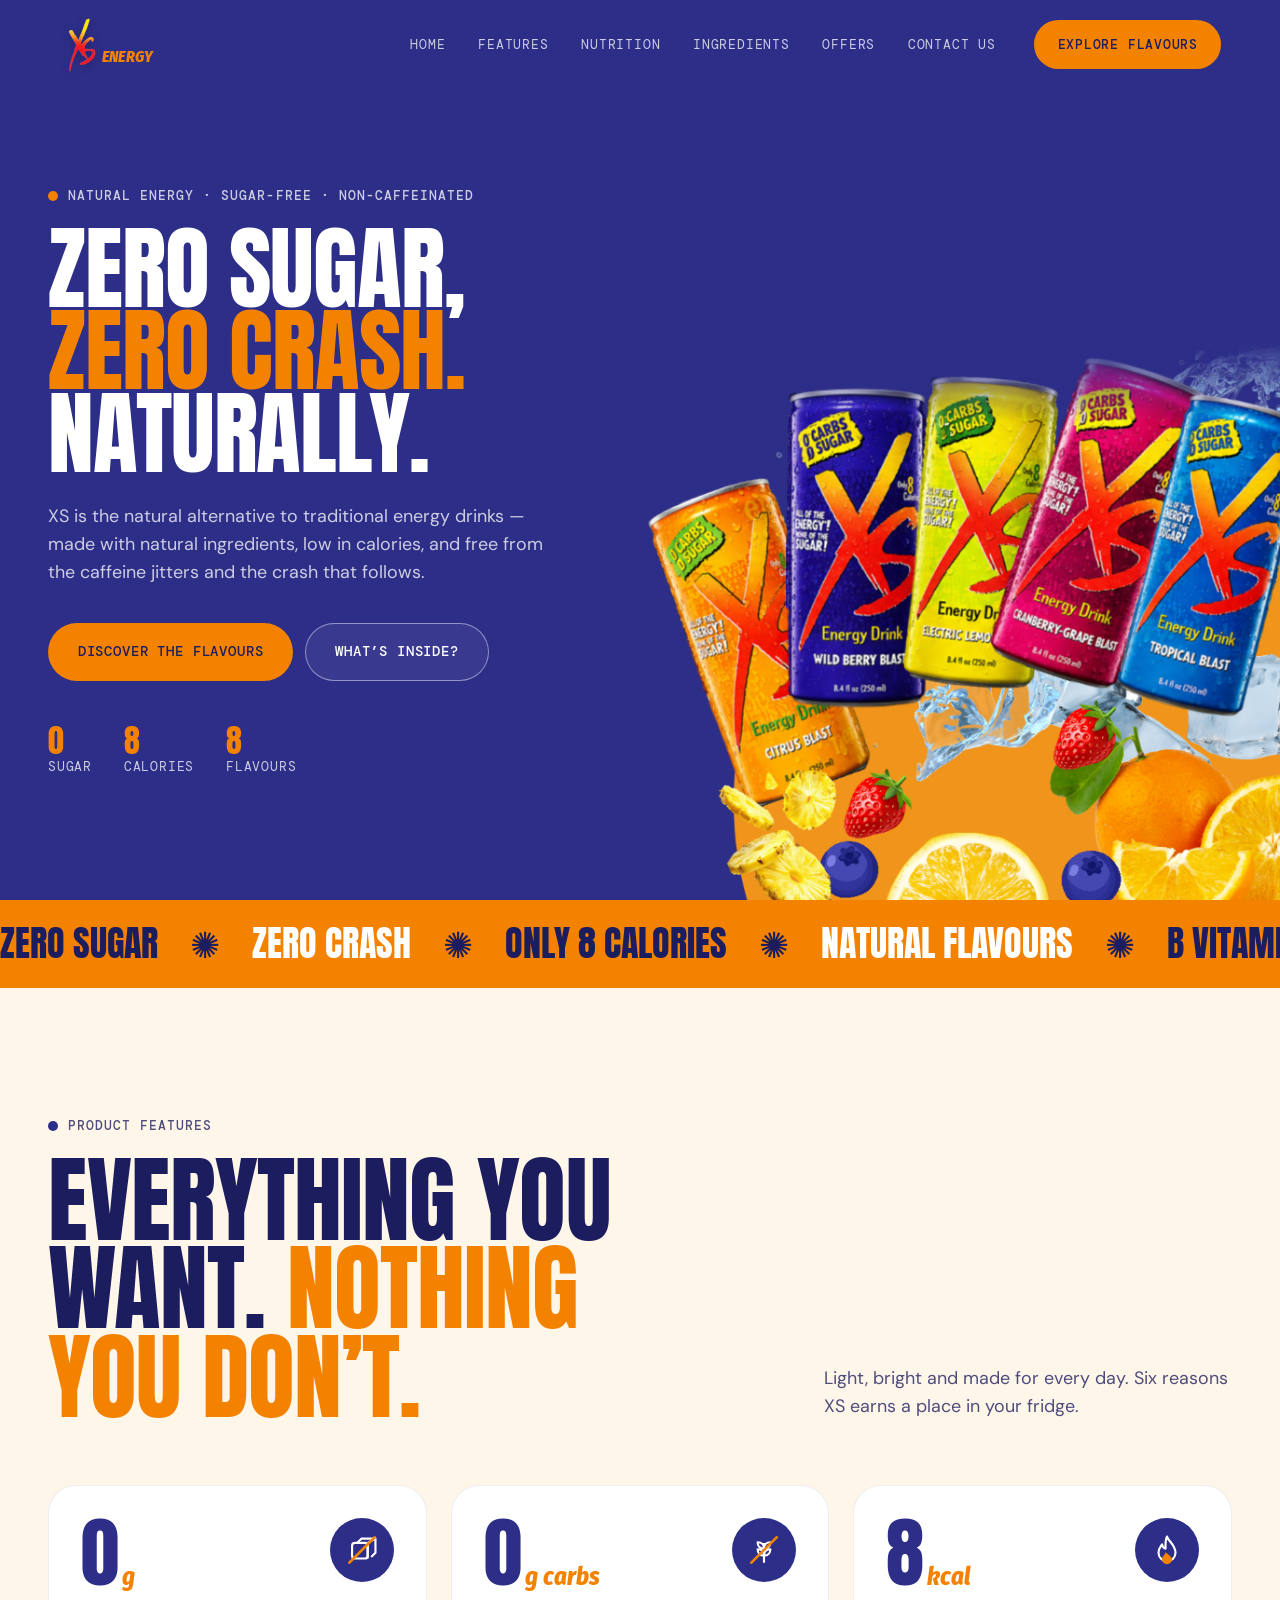
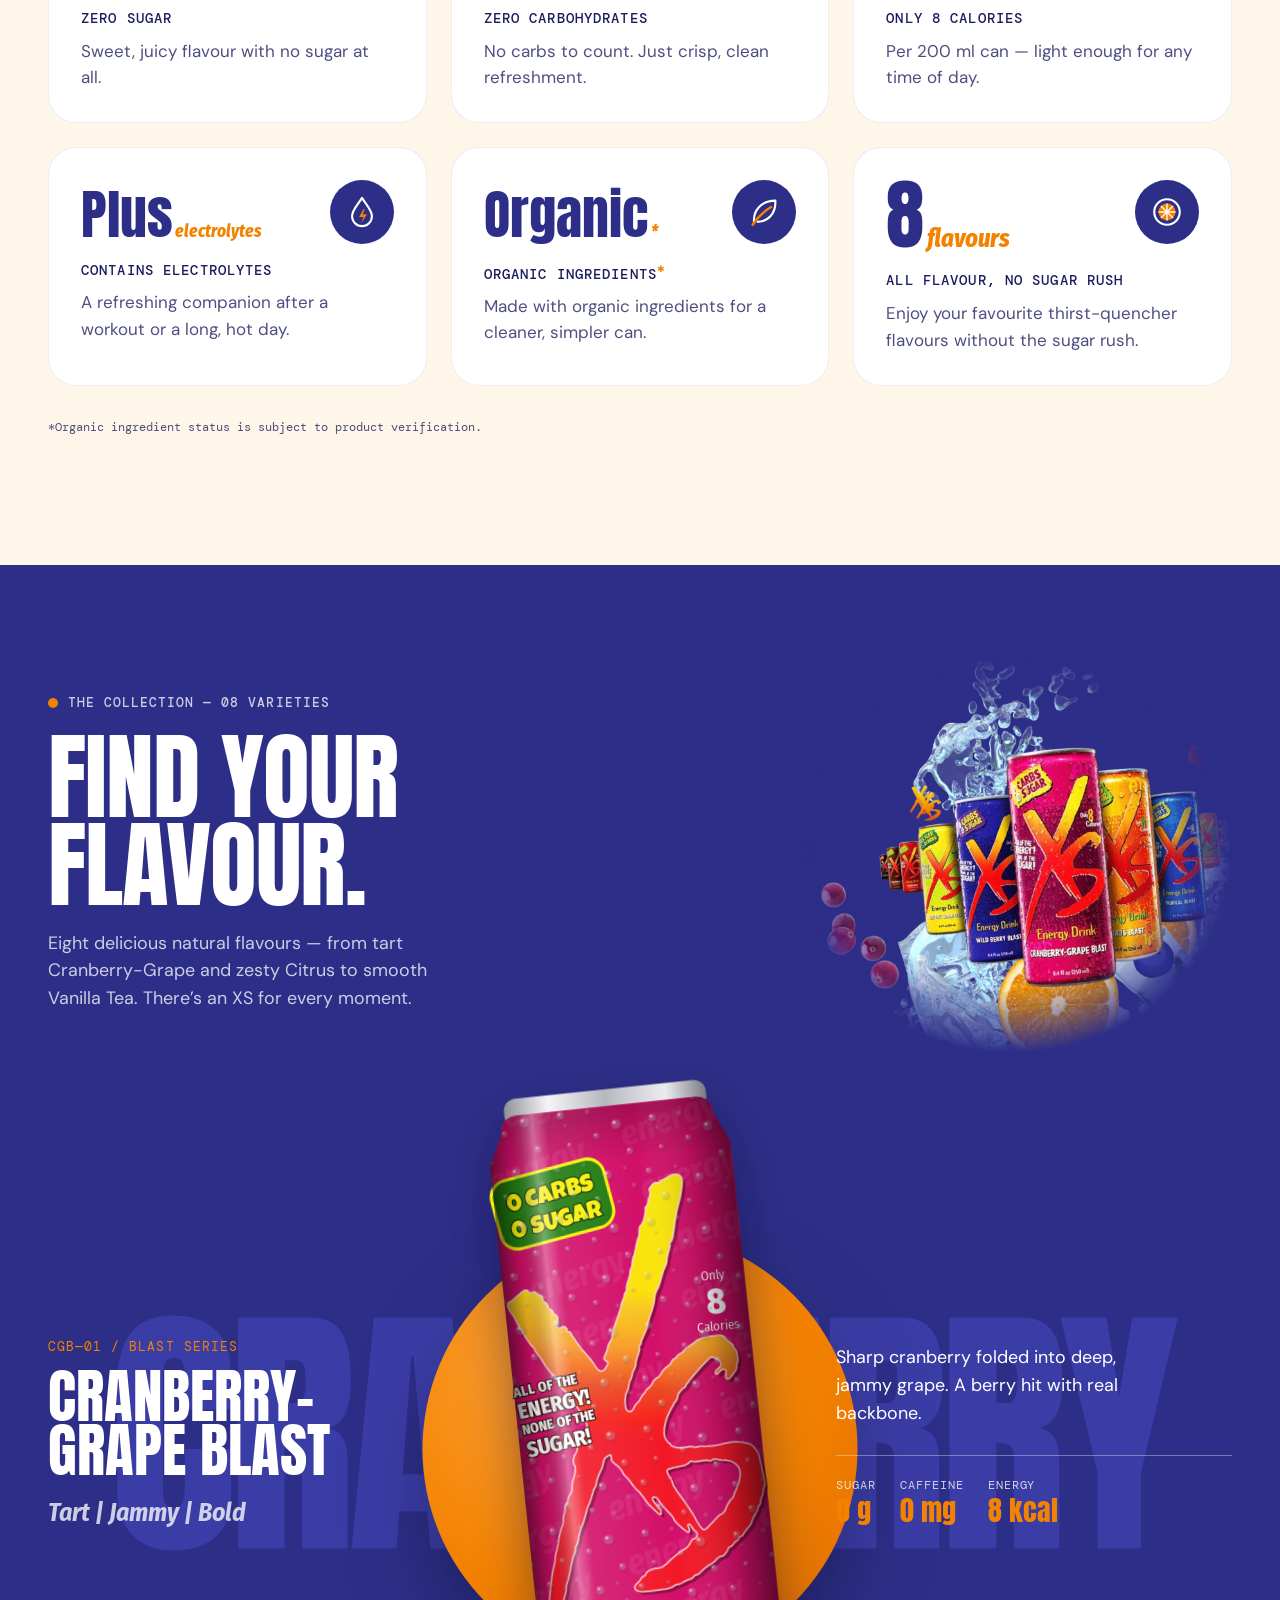
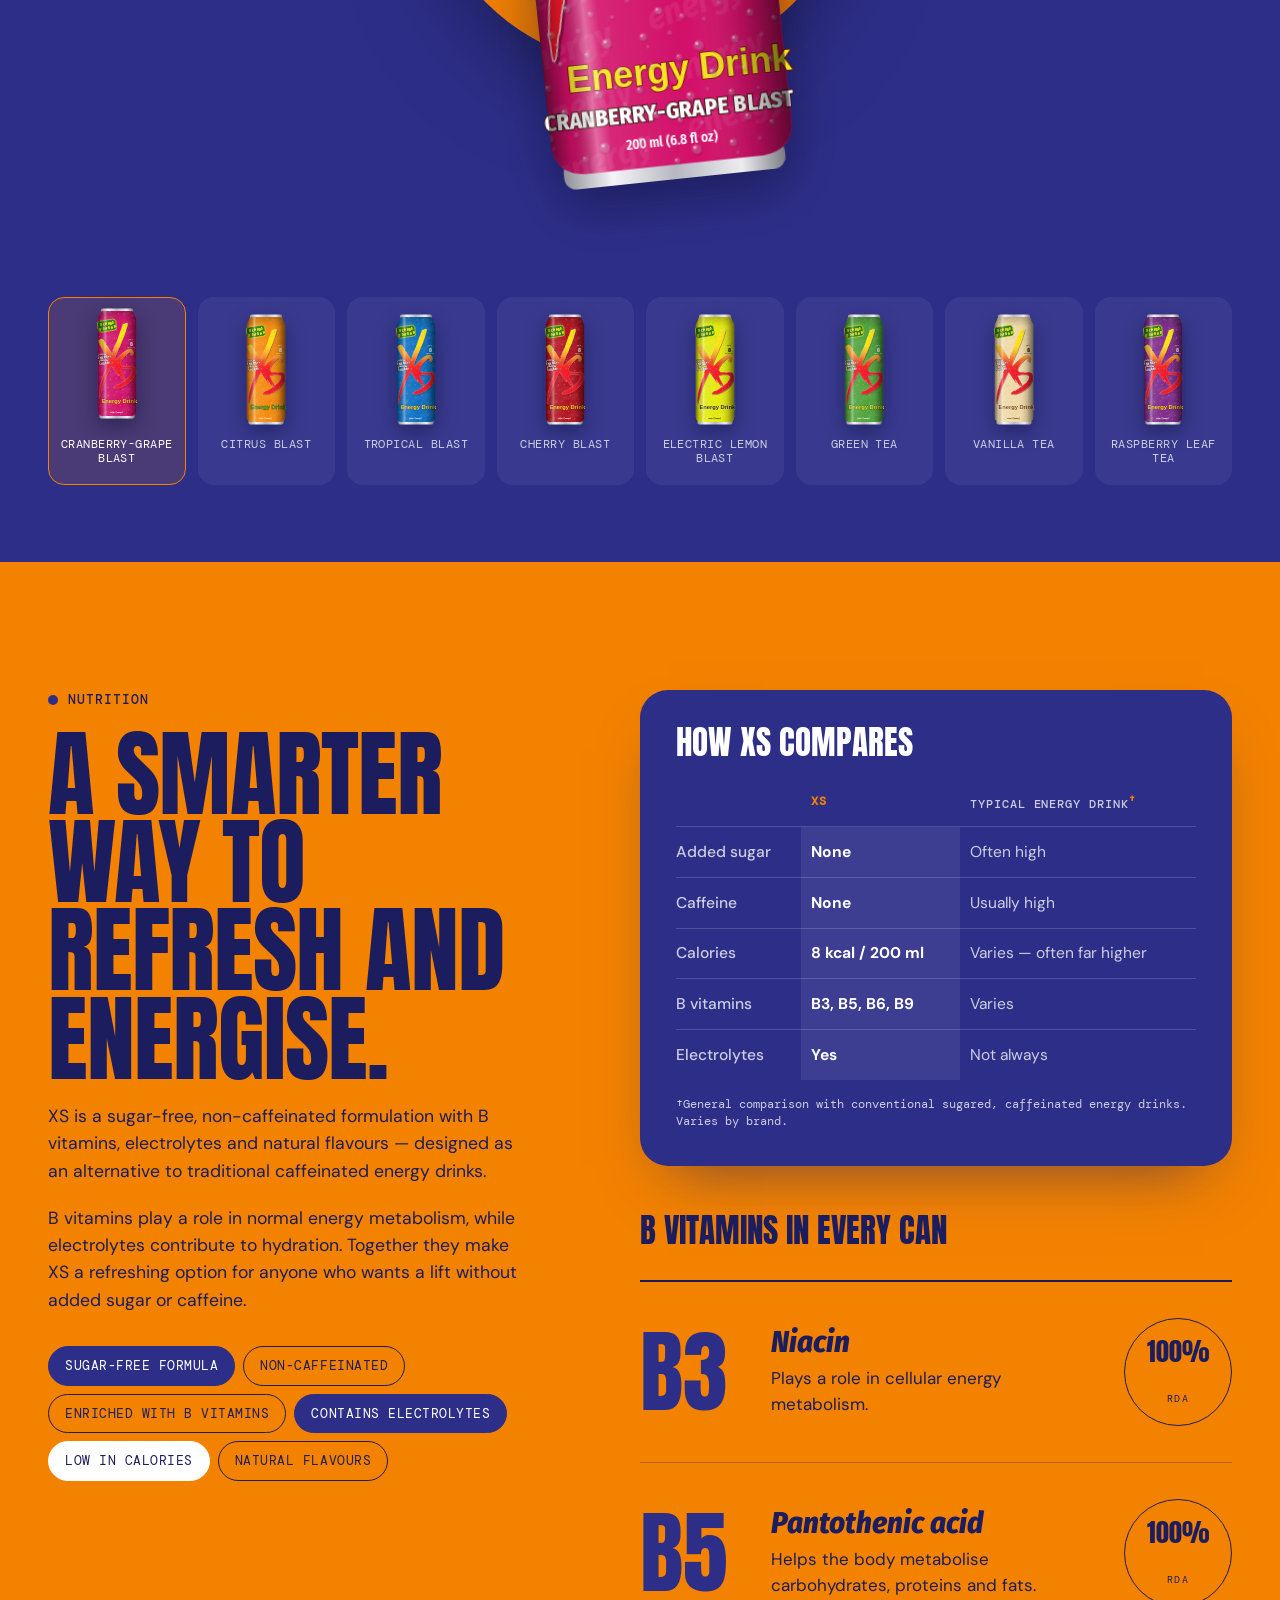
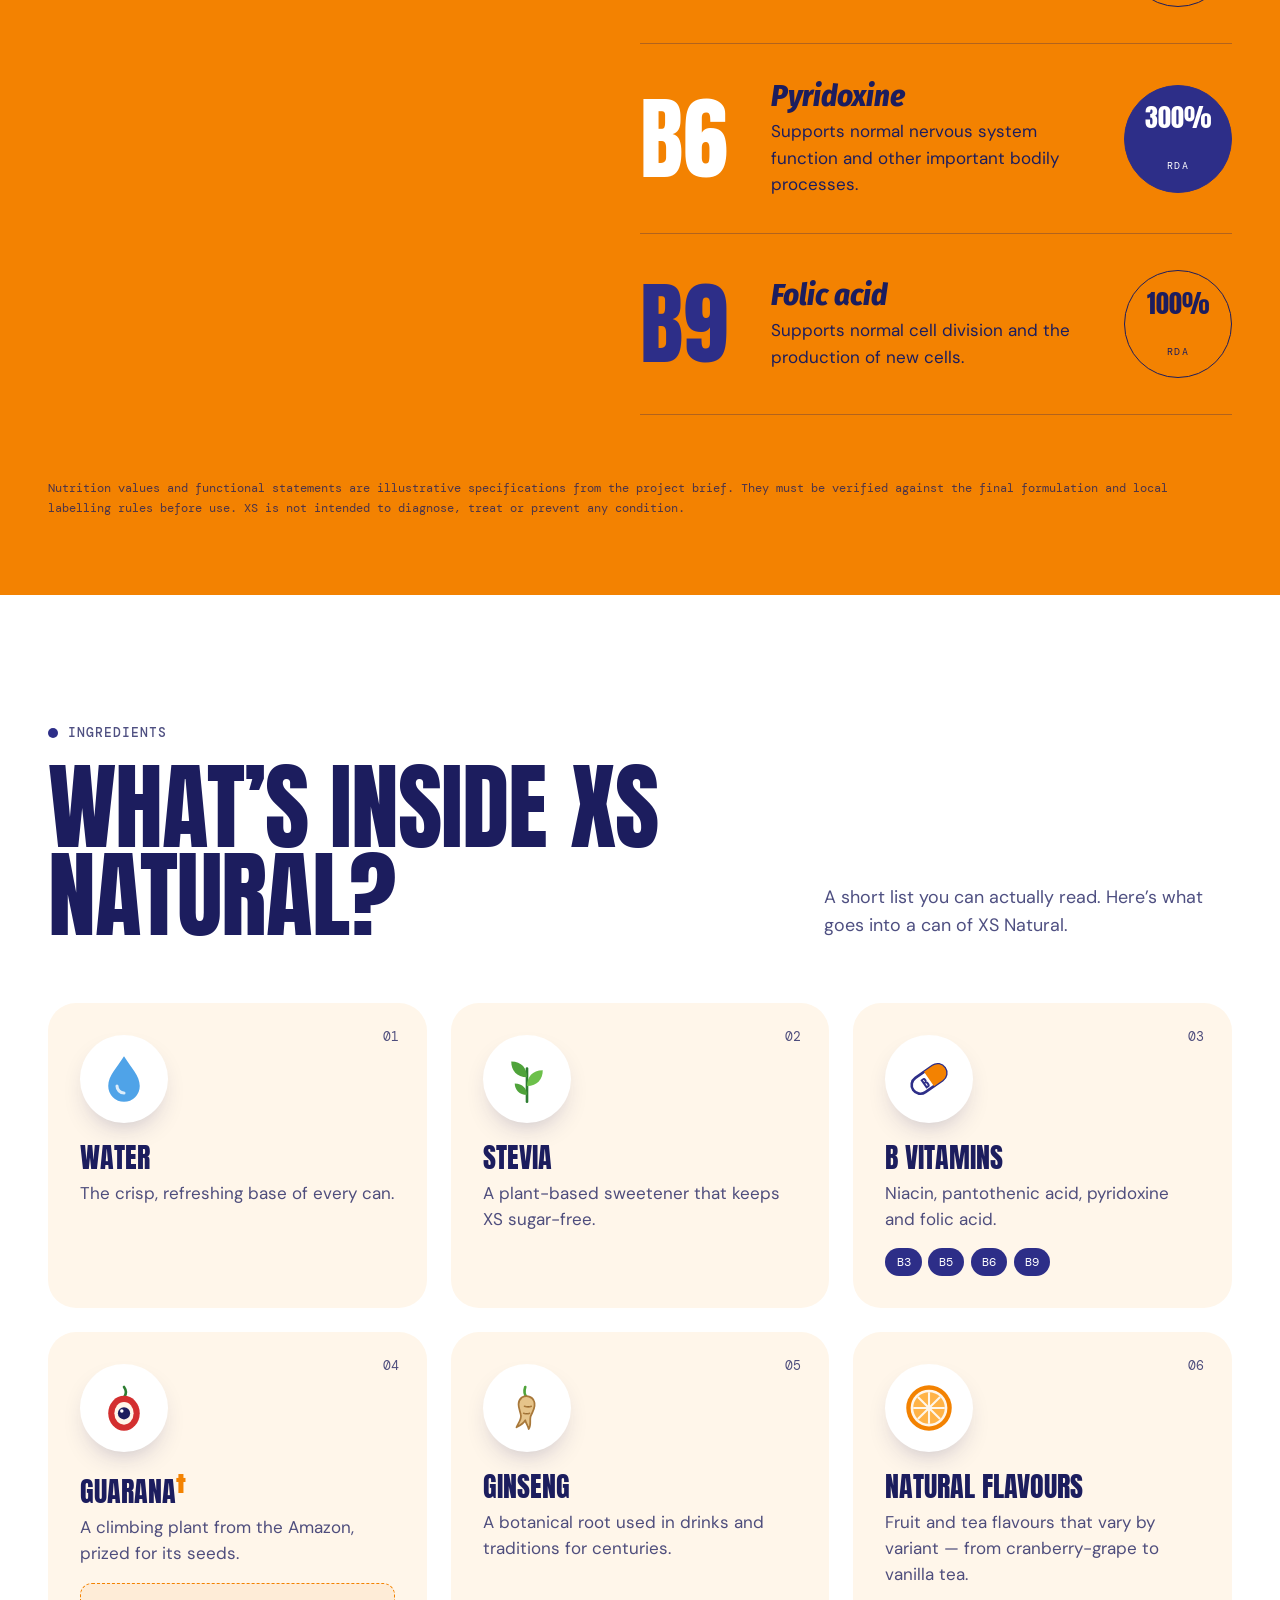
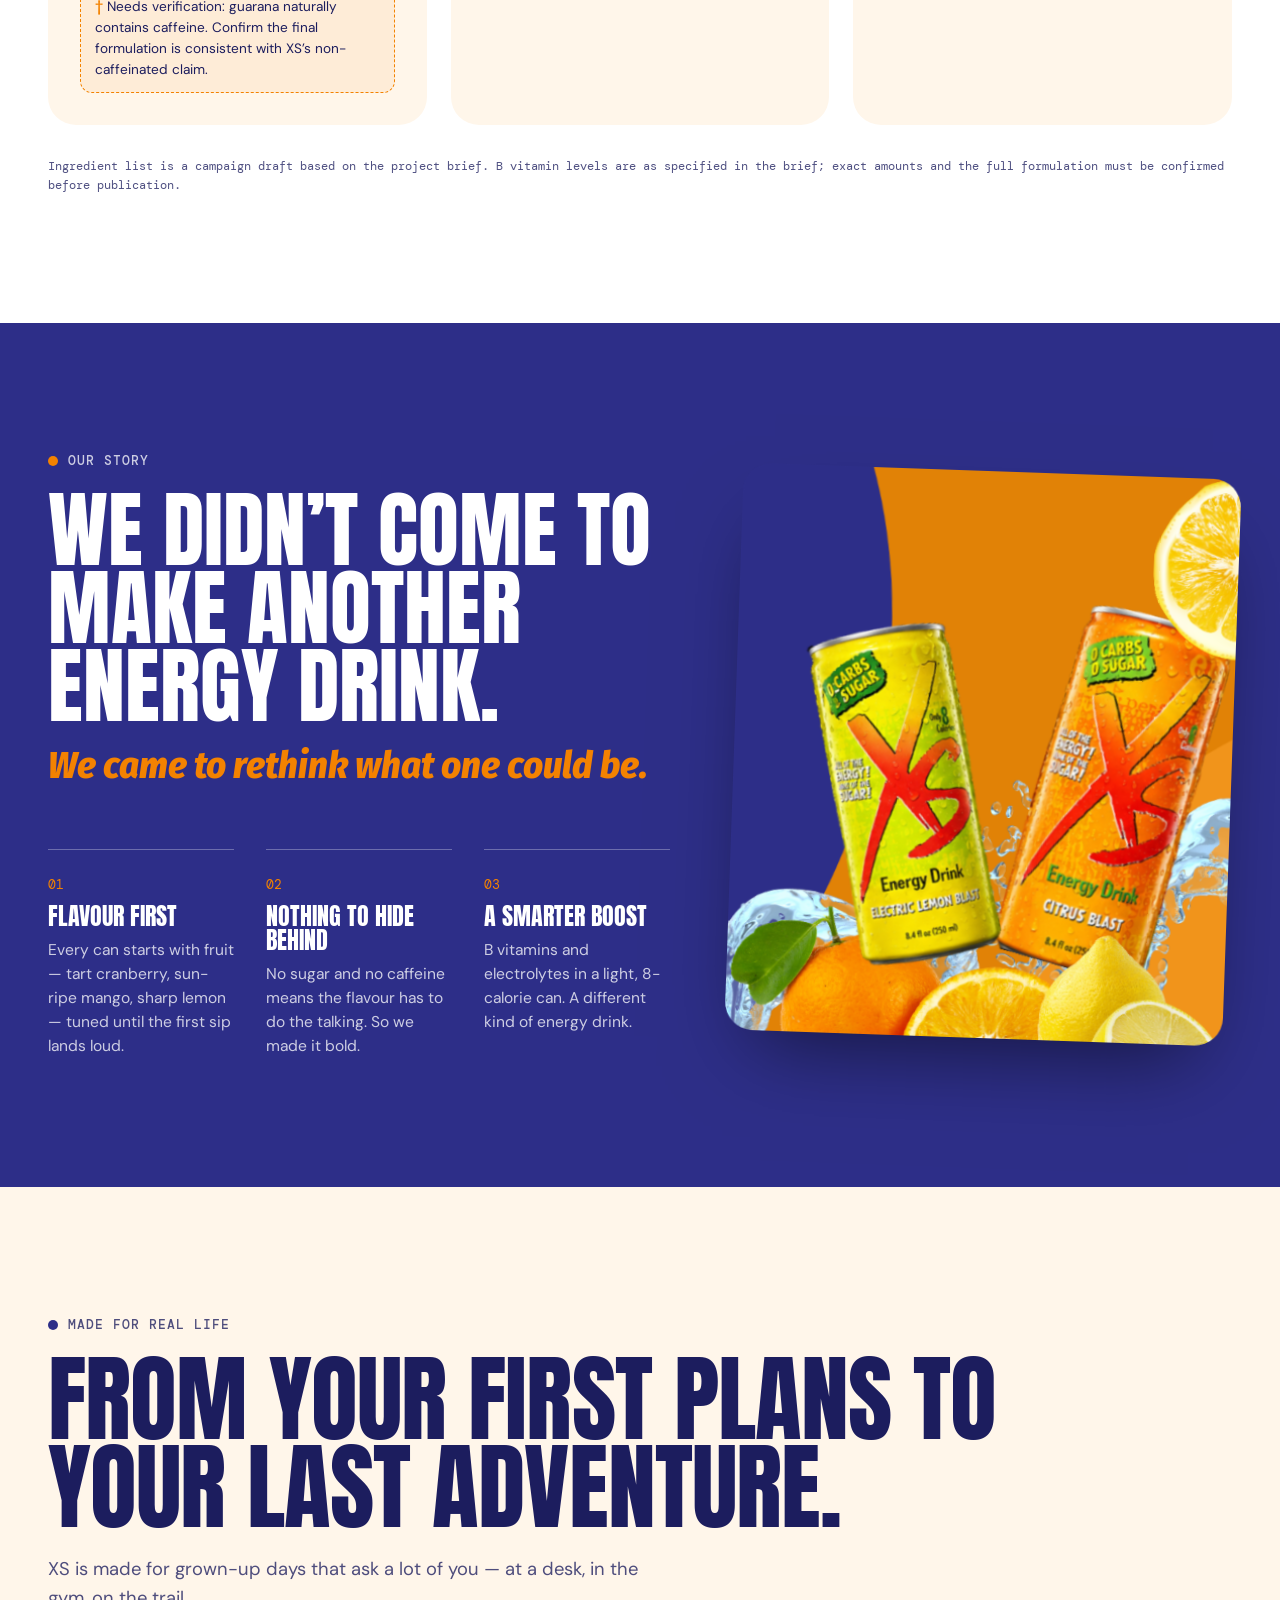
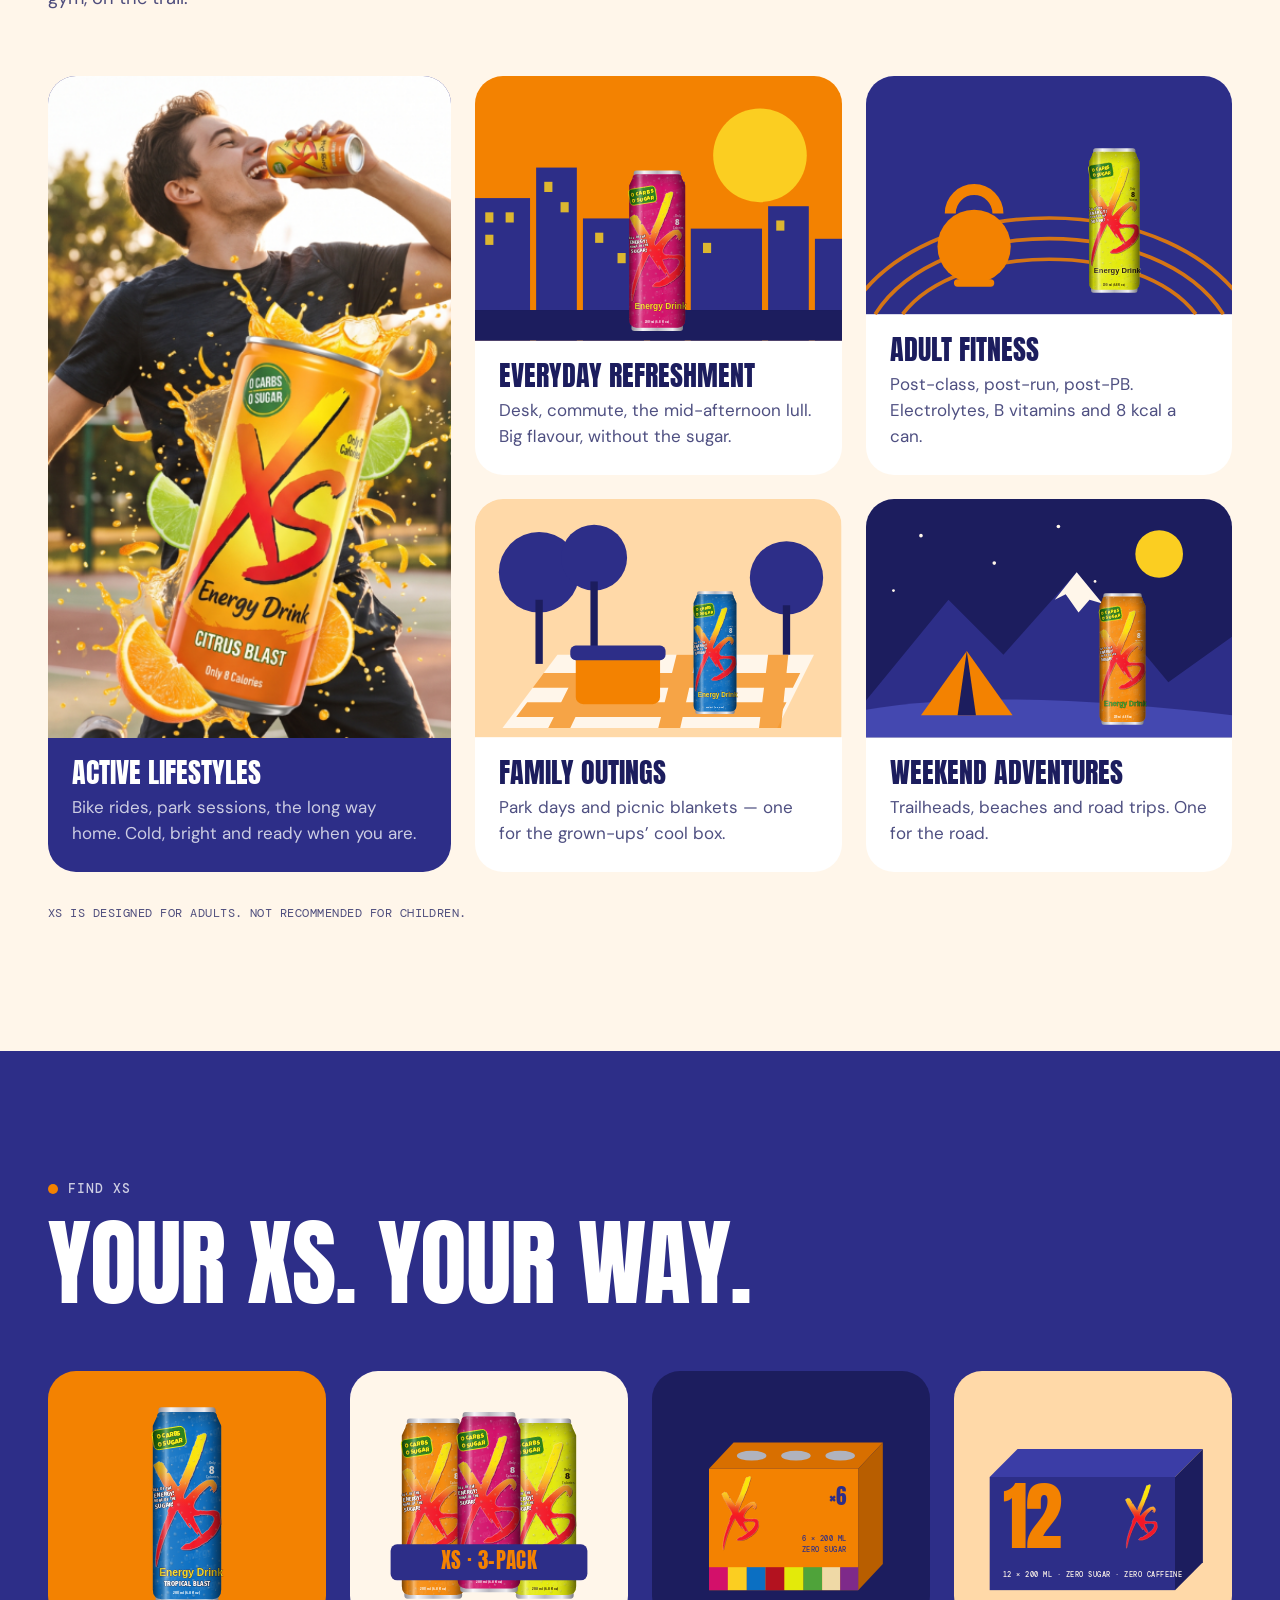
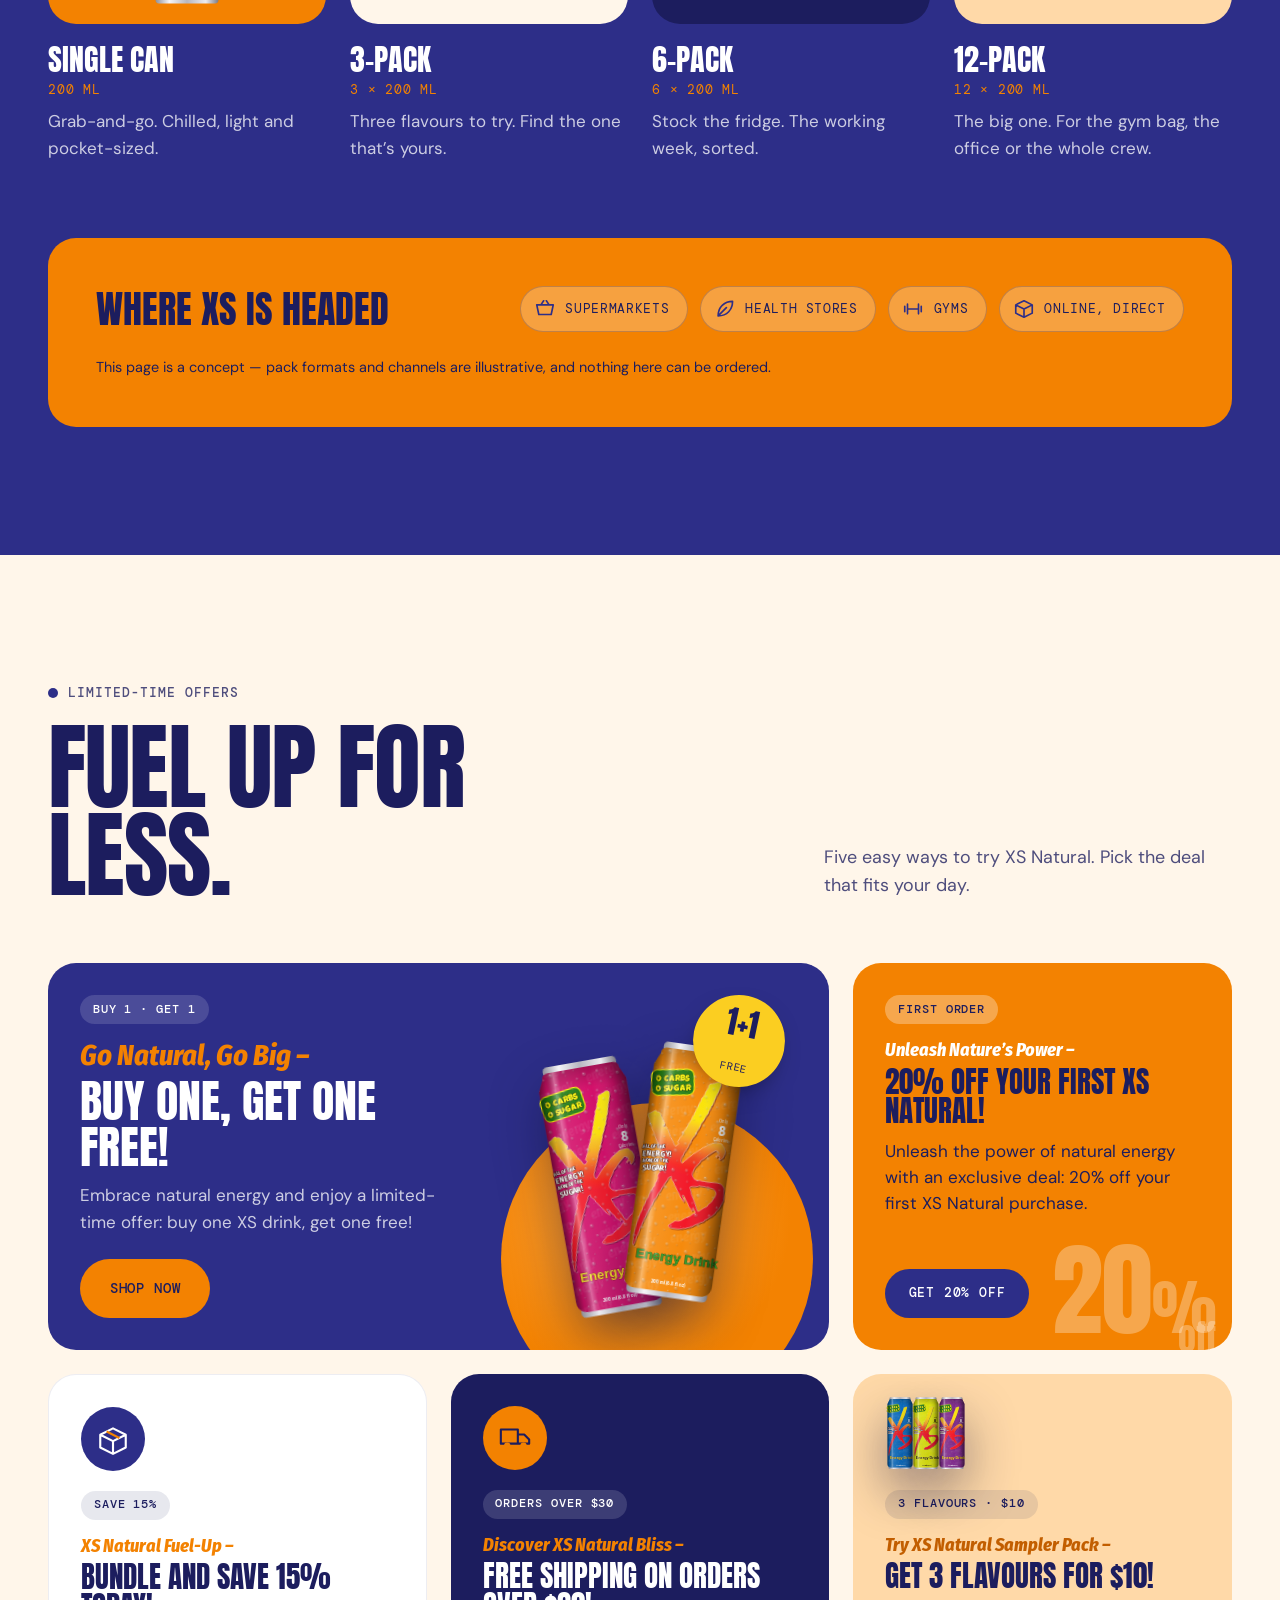
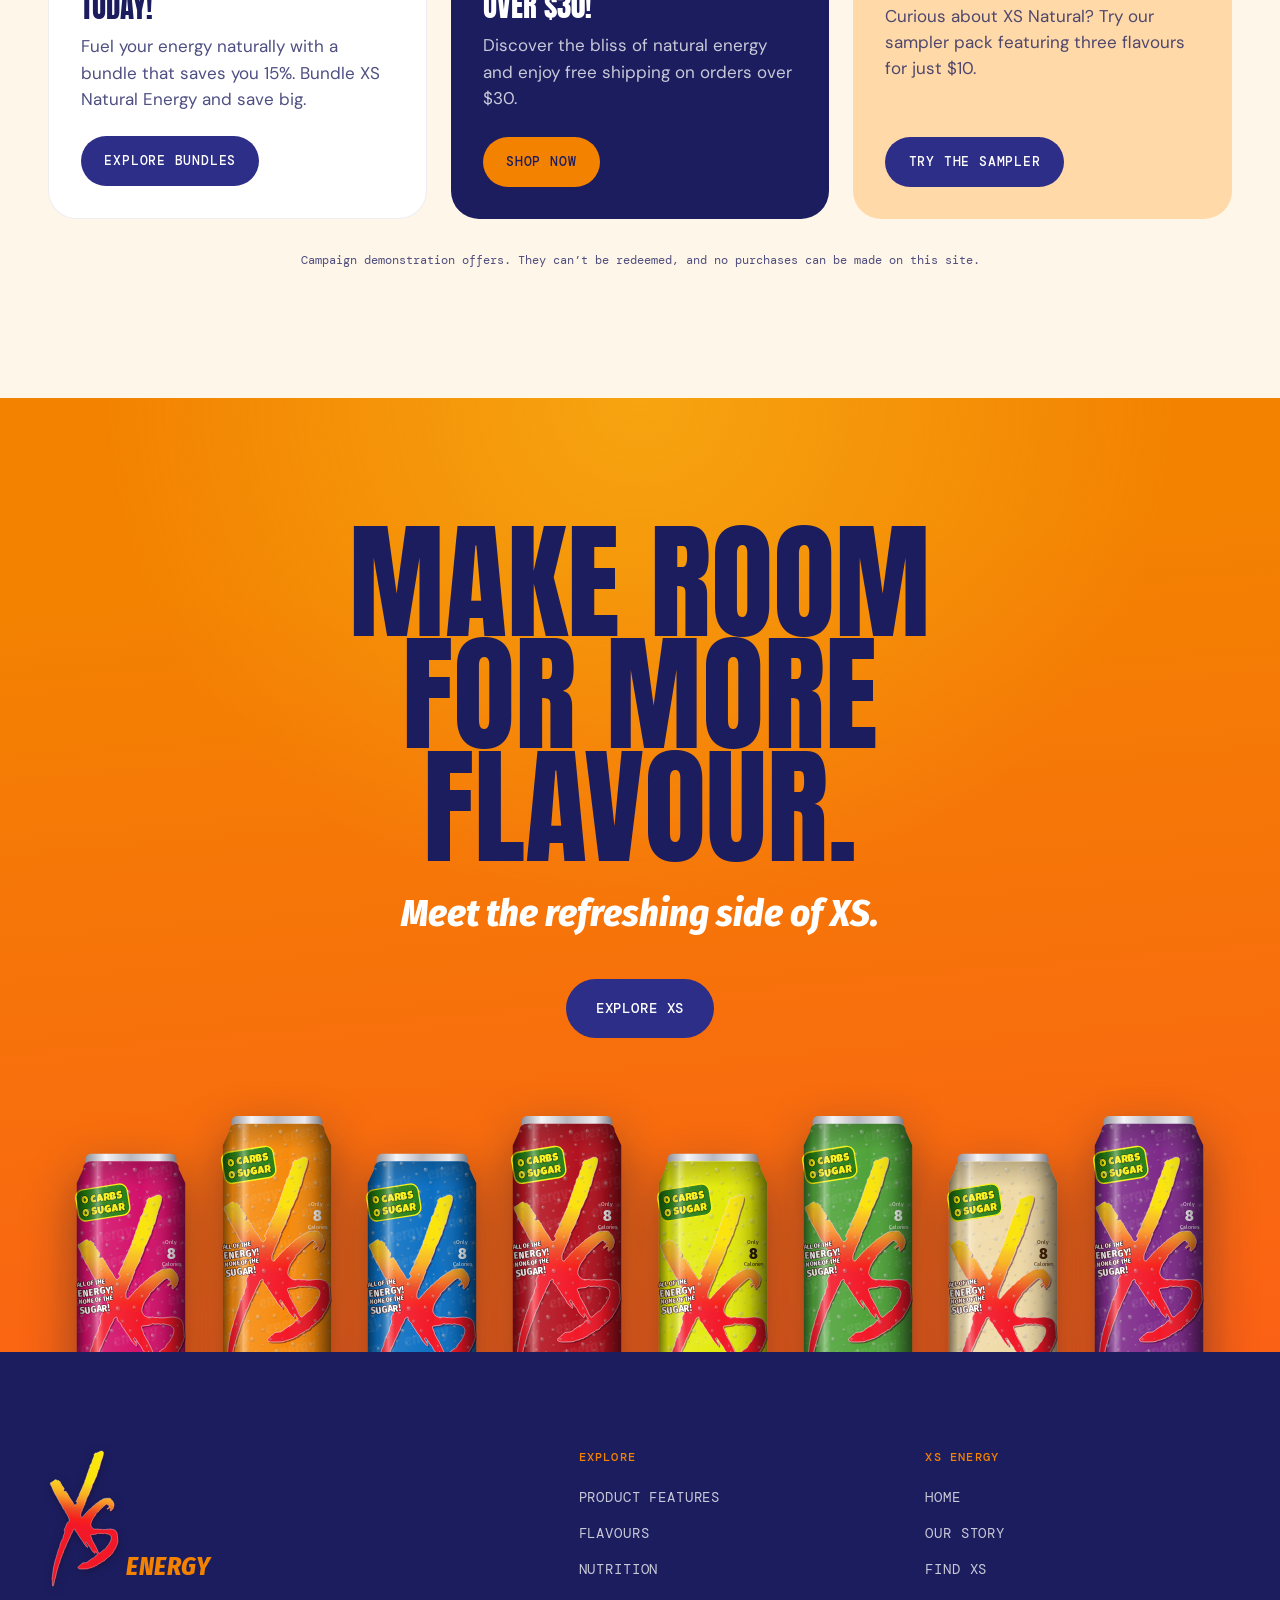
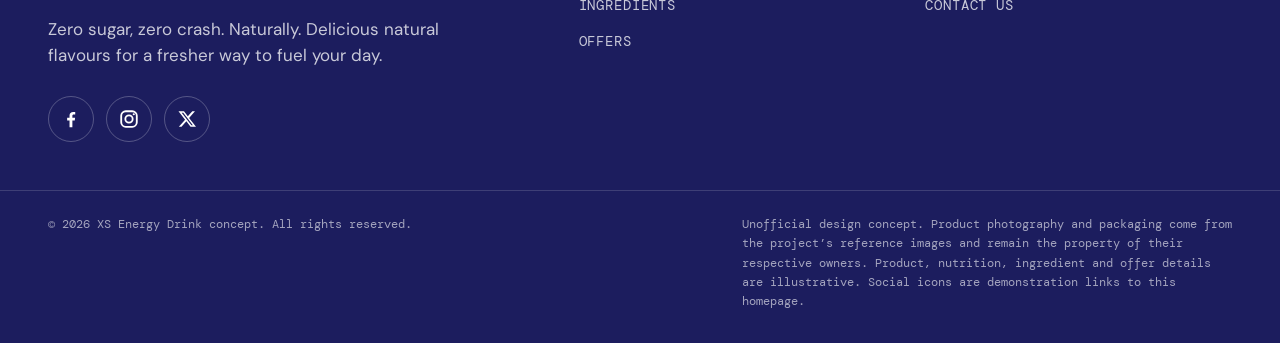
==== commit e4608e87: "Add features, nutrition, ingredients, offers and contact page - New hero headline: "Zero sugar, Zero" ====
--- a/index.html
+++ b/index.html
@@ -3,8 +3,8 @@
 <head>
   <meta charset="utf-8">
   <meta name="viewport" content="width=device-width, initial-scale=1">
-  <title>XS — Big Flavour. Zero Sugar. Zero Caffeine.</title>
-  <meta name="description" content="XS energy drink concept: bold fruit flavours, zero sugar, zero caffeine, B vitamins and just 8 calories per can.">
+  <title>XS Energy Drink — Zero Sugar, Zero Crash. Naturally.</title>
+  <meta name="description" content="XS Energy Drink: the natural alternative to traditional energy drinks. Zero sugar, zero caffeine, only 8 calories, B vitamins and electrolytes in delicious natural flavours.">
   <meta name="theme-color" content="#2D2E88">
   <link rel="icon" href="assets/favicon.svg" type="image/svg+xml">
   <link rel="preconnect" href="https://fonts.googleapis.com">
@@ -13,7 +13,7 @@
   <link rel="stylesheet" href="css/styles.css">
   <script>document.documentElement.classList.add('js');</script>
 </head>
-<body>
+<body id="top">
 
 <!-- ===== Shared SVG library: XS logo + can ===== -->
 <svg width="0" height="0" class="sr-defs" aria-hidden="true" focusable="false">
@@ -109,18 +109,20 @@
 
 <a class="skip-link" href="#main">Skip to content</a>
 
-<!-- ===== A. Navigation ===== -->
-<header class="site-header" id="top">
+<!-- ===== Navigation ===== -->
+<header class="site-header">
   <nav class="nav" aria-label="Primary">
-    <a class="brand" href="#top" aria-label="XS home">
-      <svg class="brand__logo" viewBox="12 17 133 257" aria-hidden="true"><use href="#xs-logo"/></svg>
+    <a class="brand" href="#top" aria-label="XS Energy Drink — home">
+      <img class="brand__logo" src="assets/xs-logo.svg" alt="" width="133" height="257">
       <span class="brand__text" aria-hidden="true">Energy</span>
     </a>
     <ul class="nav__links" id="nav-menu">
-      <li><a href="#flavours">Flavours</a></li>
-      <li><a href="#inside">What’s Inside</a></li>
-      <li><a href="#story">Our Story</a></li>
-      <li><a href="#find">Find XS</a></li>
+      <li><a href="#top">Home</a></li>
+      <li><a href="#features">Features</a></li>
+      <li><a href="#nutrition">Nutrition</a></li>
+      <li><a href="#ingredients">Ingredients</a></li>
+      <li><a href="#offers">Offers</a></li>
+      <li><a href="contact.html">Contact Us</a></li>
       <li class="nav__menu-cta"><a class="btn btn--orange" href="#flavours">Explore flavours</a></li>
     </ul>
     <a class="btn btn--orange nav__cta" href="#flavours">Explore flavours</a>
@@ -133,20 +135,20 @@
 
 <main id="main">
 
-  <!-- ===== B. Hero ===== -->
+  <!-- ===== Hero ===== -->
   <section class="hero" aria-labelledby="hero-title">
     <div class="hero__inner container">
       <div class="hero__copy">
-        <p class="eyebrow">Sugar-free · Non-caffeinated · B vitamins</p>
+        <p class="eyebrow">Natural energy · Sugar-free · Non-caffeinated</p>
         <h1 class="hero__title" id="hero-title">
-          <span>Big flavour.</span>
-          <span class="t-orange">Zero sugar.</span>
-          <span>Zero caffeine.</span>
+          <span>Zero sugar,</span>
+          <span class="t-orange">Zero crash.</span>
+          <span>Naturally.</span>
         </h1>
-        <p class="hero__lede">Meet XS — vibrant fruit flavours, essential B vitamins, and a refreshing alternative to conventional caffeinated energy drinks.</p>
+        <p class="hero__lede">XS is the natural alternative to traditional energy drinks — made with natural ingredients, low in calories, and free from the caffeine jitters and the crash that follows.</p>
         <div class="hero__ctas">
           <a class="btn btn--orange btn--lg" href="#flavours">Discover the flavours</a>
-          <a class="btn btn--ghost btn--lg" href="#inside">What’s inside?</a>
+          <a class="btn btn--ghost btn--lg" href="#ingredients">What’s inside?</a>
         </div>
         <ul class="hero__meta" aria-label="Key facts">
           <li><b>0</b> sugar</li>
@@ -164,49 +166,70 @@
   <!-- Ticker -->
   <div class="ticker" aria-hidden="true">
     <div class="ticker__track">
-      <span>Zero sugar</span><span>✺</span><span>Zero caffeine</span><span>✺</span><span>Only 8 calories</span><span>✺</span><span>B vitamins</span><span>✺</span><span>Big flavour</span><span>✺</span>
-      <span>Zero sugar</span><span>✺</span><span>Zero caffeine</span><span>✺</span><span>Only 8 calories</span><span>✺</span><span>B vitamins</span><span>✺</span><span>Big flavour</span><span>✺</span>
+      <span>Zero sugar</span><span>✺</span><span>Zero crash</span><span>✺</span><span>Only 8 calories</span><span>✺</span><span>Natural flavours</span><span>✺</span><span>B vitamins</span><span>✺</span>
+      <span>Zero sugar</span><span>✺</span><span>Zero crash</span><span>✺</span><span>Only 8 calories</span><span>✺</span><span>Natural flavours</span><span>✺</span><span>B vitamins</span><span>✺</span>
     </div>
   </div>
 
-  <!-- ===== C. Benefits ===== -->
-  <section class="benefits" aria-labelledby="benefits-title">
+  <!-- ===== Product features ===== -->
+  <section class="features" id="features" aria-labelledby="features-title">
     <div class="container">
-      <div class="benefits__head">
-        <h2 class="benefits__title" id="benefits-title" data-reveal>All of the flavour. <em>None of the sugar.</em></h2>
-        <p class="benefits__lede" data-reveal>Four promises behind every can. No small print, no trade-offs — just a lighter, brighter take on the energy drink.</p>
-      </div>
-      <ul class="benefits__grid">
-        <li class="benefit" data-reveal>
-          <span class="benefit__fig">0<small>g</small></span>
-          <h3 class="benefit__label">Zero sugar</h3>
-          <p>Sweet, juicy, full-bodied — with no sugar at all.</p>
-        </li>
-        <li class="benefit" data-reveal>
-          <span class="benefit__fig">0<small>mg</small></span>
-          <h3 class="benefit__label">Zero caffeine</h3>
-          <p>A non-caffeinated take on the energy drink. Any time of day.</p>
-        </li>
-        <li class="benefit" data-reveal>
-          <span class="benefit__fig">8<small>kcal</small></span>
-          <h3 class="benefit__label">Just 8 calories</h3>
-          <p>Per 200 ml can. Light enough for every day.</p>
-        </li>
-        <li class="benefit" data-reveal>
-          <span class="benefit__fig">B<small>×4</small></span>
-          <h3 class="benefit__label">B vitamins</h3>
-          <p>B3, B5, B6 and B9 in every can.</p>
+      <div class="features__head">
+        <div>
+          <p class="eyebrow eyebrow--dark">Product features</p>
+          <h2 class="section-title" id="features-title" data-reveal>Everything you want. <em>Nothing you don’t.</em></h2>
+        </div>
+        <p class="features__lede" data-reveal>Light, bright and made for every day. Six reasons XS earns a place in your fridge.</p>
+      </div>
+      <ul class="feature-grid">
+        <li class="feature" data-reveal>
+          <span class="feature__icon" aria-hidden="true"><svg viewBox="0 0 48 48"><rect x="10" y="14" width="22" height="22" rx="4" fill="none" stroke="currentColor" stroke-width="3"/><path d="M17 14l6-6h20v20l-6 6M32 14l11-6M32 36V14" fill="none" stroke="currentColor" stroke-width="3" stroke-linejoin="round"/><path d="M6 42 42 6" stroke="#F38201" stroke-width="3.5" stroke-linecap="round"/></svg></span>
+          <span class="feature__fig">0<small>g</small></span>
+          <h3>Zero sugar</h3>
+          <p>Sweet, juicy flavour with no sugar at all.</p>
+        </li>
+        <li class="feature" data-reveal>
+          <span class="feature__icon" aria-hidden="true"><svg viewBox="0 0 48 48"><path d="M24 42V14M24 22c-6 0-9-4-9-9 6 0 9 4 9 9Zm0 0c6 0 9-4 9-9-6 0-9 4-9 9Zm0 10c-6 0-9-4-9-9 6 0 9 4 9 9Zm0 0c6 0 9-4 9-9-6 0-9 4-9 9Z" fill="none" stroke="currentColor" stroke-width="3" stroke-linejoin="round"/><path d="M6 42 42 6" stroke="#F38201" stroke-width="3.5" stroke-linecap="round"/></svg></span>
+          <span class="feature__fig">0<small>g carbs</small></span>
+          <h3>Zero carbohydrates</h3>
+          <p>No carbs to count. Just crisp, clean refreshment.</p>
+        </li>
+        <li class="feature" data-reveal>
+          <span class="feature__icon" aria-hidden="true"><svg viewBox="0 0 48 48"><path d="M24 5c3 8 12 12 12 23a12 12 0 0 1-24 0c0-6 3-9 5-12 1 4 3 6 5 6 0-6-1-11 2-17Z" fill="none" stroke="currentColor" stroke-width="3" stroke-linejoin="round"/><path d="M24 44a7 7 0 0 1-7-7c0-4 4-6 5-10 3 3 9 6 9 10a7 7 0 0 1-7 7Z" fill="#F38201"/></svg></span>
+          <span class="feature__fig">8<small>kcal</small></span>
+          <h3>Only 8 calories</h3>
+          <p>Per 200 ml can — light enough for any time of day.</p>
+        </li>
+        <li class="feature" data-reveal>
+          <span class="feature__icon" aria-hidden="true"><svg viewBox="0 0 48 48"><path d="M24 4C18 14 10 21 10 30a14 14 0 0 0 28 0C38 21 30 14 24 4Z" fill="none" stroke="currentColor" stroke-width="3" stroke-linejoin="round"/><path d="m26 20-6 11h6l-3 9 8-13h-6l3-7Z" fill="#F38201"/></svg></span>
+          <span class="feature__fig feature__fig--word">Plus<small>electrolytes</small></span>
+          <h3>Contains electrolytes</h3>
+          <p>A refreshing companion after a workout or a long, hot day.</p>
+        </li>
+        <li class="feature" data-reveal>
+          <span class="feature__icon" aria-hidden="true"><svg viewBox="0 0 48 48"><path d="M10 40C8 22 20 8 40 8c1 18-10 30-26 30" fill="none" stroke="currentColor" stroke-width="3" stroke-linejoin="round"/><path d="M8 42c8-12 16-19 26-25" fill="none" stroke="#F38201" stroke-width="3.5" stroke-linecap="round"/></svg></span>
+          <span class="feature__fig feature__fig--word">Organic<small>*</small></span>
+          <h3>Organic ingredients<sup>*</sup></h3>
+          <p>Made with organic ingredients for a cleaner, simpler can.</p>
+        </li>
+        <li class="feature" data-reveal>
+          <span class="feature__icon" aria-hidden="true"><svg viewBox="0 0 48 48"><circle cx="24" cy="24" r="18" fill="none" stroke="currentColor" stroke-width="3"/><circle cx="24" cy="24" r="12" fill="#F38201"/><path d="M24 12v24M12 24h24M15.5 15.5l17 17M32.5 15.5l-17 17" stroke="#FFF6EA" stroke-width="2"/></svg></span>
+          <span class="feature__fig">8<small>flavours</small></span>
+          <h3>All flavour, no sugar rush</h3>
+          <p>Enjoy your favourite thirst-quencher flavours without the sugar rush.</p>
         </li>
       </ul>
-    </div>
-  </section>
-
-  <!-- ===== D. Flavour collection ===== -->
+      <p class="fineprint">*Organic ingredient status is subject to product verification.</p>
+    </div>
+  </section>
+
+  <!-- ===== Flavour collection ===== -->
   <section class="flavours" id="flavours" aria-labelledby="flavours-title">
     <div class="flavours__head container">
       <div>
         <p class="eyebrow">The collection — 08 varieties</p>
         <h2 class="section-title" id="flavours-title">Find your flavour.</h2>
+        <p class="flavours__lede">Eight delicious natural flavours — from tart Cranberry-Grape and zesty Citrus to smooth Vanilla Tea. There’s an XS for every moment.</p>
       </div>
       <figure class="flavours__lineup">
         <img src="assets/img/xs-lineup.png" width="685" height="622" loading="lazy"
@@ -275,62 +298,120 @@
     </div>
   </section>
 
-  <!-- ===== E. Nutrition & B vitamins ===== -->
-  <section class="inside" id="inside" aria-labelledby="inside-title">
+  <!-- ===== Nutrition ===== -->
+  <section class="inside nutrition" id="nutrition" aria-labelledby="nutrition-title">
     <div class="container inside__grid">
       <div class="inside__intro" data-reveal>
-        <p class="eyebrow eyebrow--dark">What’s inside</p>
-        <h2 class="section-title" id="inside-title">Feel good about what’s inside.</h2>
-        <p class="inside__lede">A short, simple list. Here’s what goes into every <strong>200 ml</strong> can of XS.</p>
-        <ul class="chips">
-          <li>Sugar-free</li>
-          <li>Zero carbohydrates</li>
-          <li>8 kcal / 200 ml</li>
-          <li>Electrolytes</li>
-          <li>B vitamins</li>
+        <p class="eyebrow eyebrow--dark">Nutrition</p>
+        <h2 class="section-title" id="nutrition-title">A smarter way to refresh and energise.</h2>
+        <p class="inside__lede">XS is a sugar-free, non-caffeinated formulation with B vitamins, electrolytes and natural flavours — designed as an alternative to traditional caffeinated energy drinks.</p>
+        <p class="inside__lede">B vitamins play a role in normal energy metabolism, while electrolytes contribute to hydration. Together they make XS a refreshing option for anyone who wants a lift without added sugar or caffeine.</p>
+        <ul class="chips" aria-label="Nutritional characteristics">
+          <li>Sugar-free formula</li>
           <li>Non-caffeinated</li>
+          <li>Enriched with B vitamins</li>
+          <li>Contains electrolytes</li>
+          <li>Low in calories</li>
+          <li>Natural flavours</li>
         </ul>
       </div>
 
-      <ol class="vitamins" aria-label="B vitamins per 200 ml can">
-        <li class="vitamin" data-reveal>
-          <span class="vitamin__code">B3</span>
-          <div class="vitamin__body">
-            <h3>Niacin</h3>
-            <p>Plays a role in cellular energy metabolism.</p>
-          </div>
-          <span class="vitamin__rda">100%<small>RDA</small></span>
-        </li>
-        <li class="vitamin" data-reveal>
-          <span class="vitamin__code">B5</span>
-          <div class="vitamin__body">
-            <h3>Pantothenic acid</h3>
-            <p>Helps the body metabolise carbohydrates, proteins and fats.</p>
-          </div>
-          <span class="vitamin__rda">100%<small>RDA</small></span>
-        </li>
-        <li class="vitamin vitamin--hero" data-reveal>
-          <span class="vitamin__code">B6</span>
-          <div class="vitamin__body">
-            <h3>Pyridoxine</h3>
-            <p>Supports normal nervous system function and other important bodily processes.</p>
-          </div>
-          <span class="vitamin__rda">300%<small>RDA</small></span>
-        </li>
-        <li class="vitamin" data-reveal>
-          <span class="vitamin__code">B9</span>
-          <div class="vitamin__body">
-            <h3>Folic acid</h3>
-            <p>Supports normal cell division and the production of new cells.</p>
-          </div>
-          <span class="vitamin__rda">100%<small>RDA</small></span>
+      <div class="nutrition__panel">
+        <div class="compare" data-reveal>
+          <h3 class="compare__title">How XS compares</h3>
+          <table>
+            <caption class="sr-only">XS compared with a typical energy drink</caption>
+            <thead>
+              <tr><th scope="col"><span class="sr-only">Per can</span></th><th scope="col" class="compare__xs">XS</th><th scope="col">Typical energy drink<sup>†</sup></th></tr>
+            </thead>
+            <tbody>
+              <tr><th scope="row">Added sugar</th><td class="compare__xs">None</td><td>Often high</td></tr>
+              <tr><th scope="row">Caffeine</th><td class="compare__xs">None</td><td>Usually high</td></tr>
+              <tr><th scope="row">Calories</th><td class="compare__xs">8 kcal / 200 ml</td><td>Varies — often far higher</td></tr>
+              <tr><th scope="row">B vitamins</th><td class="compare__xs">B3, B5, B6, B9</td><td>Varies</td></tr>
+              <tr><th scope="row">Electrolytes</th><td class="compare__xs">Yes</td><td>Not always</td></tr>
+            </tbody>
+          </table>
+          <p class="compare__note">†General comparison with conventional sugared, caffeinated energy drinks. Varies by brand.</p>
+        </div>
+
+        <h3 class="vitamins__title">B vitamins in every can</h3>
+        <ol class="vitamins" aria-label="B vitamins per 200 ml can">
+          <li class="vitamin" data-reveal>
+            <span class="vitamin__code">B3</span>
+            <div class="vitamin__body"><h4>Niacin</h4><p>Plays a role in cellular energy metabolism.</p></div>
+            <span class="vitamin__rda">100%<small>RDA</small></span>
+          </li>
+          <li class="vitamin" data-reveal>
+            <span class="vitamin__code">B5</span>
+            <div class="vitamin__body"><h4>Pantothenic acid</h4><p>Helps the body metabolise carbohydrates, proteins and fats.</p></div>
+            <span class="vitamin__rda">100%<small>RDA</small></span>
+          </li>
+          <li class="vitamin vitamin--hero" data-reveal>
+            <span class="vitamin__code">B6</span>
+            <div class="vitamin__body"><h4>Pyridoxine</h4><p>Supports normal nervous system function and other important bodily processes.</p></div>
+            <span class="vitamin__rda">300%<small>RDA</small></span>
+          </li>
+          <li class="vitamin" data-reveal>
+            <span class="vitamin__code">B9</span>
+            <div class="vitamin__body"><h4>Folic acid</h4><p>Supports normal cell division and the production of new cells.</p></div>
+            <span class="vitamin__rda">100%<small>RDA</small></span>
+          </li>
+        </ol>
+      </div>
+    </div>
+    <p class="container fineprint">Nutrition values and functional statements are illustrative specifications from the project brief. They must be verified against the final formulation and local labelling rules before use. XS is not intended to diagnose, treat or prevent any condition.</p>
+  </section>
+
+  <!-- ===== Ingredients ===== -->
+  <section class="ingredients" id="ingredients" aria-labelledby="ingredients-title">
+    <div class="container">
+      <div class="features__head">
+        <div>
+          <p class="eyebrow eyebrow--dark">Ingredients</p>
+          <h2 class="section-title" id="ingredients-title" data-reveal>What’s inside XS Natural?</h2>
+        </div>
+        <p class="features__lede" data-reveal>A short list you can actually read. Here’s what goes into a can of XS Natural.</p>
+      </div>
+      <ol class="ingredient-grid">
+        <li class="ingredient ingredient--water" data-reveal>
+          <span class="ingredient__art" aria-hidden="true"><svg viewBox="0 0 64 64"><path d="M32 6C24 19 14 28 14 40a18 18 0 0 0 36 0C50 28 40 19 32 6Z" fill="#4FA3E8"/><path d="M24 40a8 8 0 0 0 8 8" fill="none" stroke="#fff" stroke-width="3.5" stroke-linecap="round" opacity=".8"/></svg></span>
+          <h3>Water</h3>
+          <p>The crisp, refreshing base of every can.</p>
+        </li>
+        <li class="ingredient ingredient--stevia" data-reveal>
+          <span class="ingredient__art" aria-hidden="true"><svg viewBox="0 0 64 64"><path d="M32 58V20" stroke="#2E7D32" stroke-width="3" stroke-linecap="round"/><path d="M32 30c-12 0-18-8-18-18 12 0 18 8 18 18Z" fill="#4FA33A"/><path d="M32 40c12 0 18-8 18-18-12 0-18 8-18 18Z" fill="#6CC04A"/><path d="M32 50c-9 0-14-6-14-13 9 0 14 6 14 13Z" fill="#4FA33A"/></svg></span>
+          <h3>Stevia</h3>
+          <p>A plant-based sweetener that keeps XS sugar-free.</p>
+        </li>
+        <li class="ingredient ingredient--vitamins" data-reveal>
+          <span class="ingredient__art" aria-hidden="true"><svg viewBox="0 0 64 64"><g transform="rotate(-35 32 32)"><rect x="10" y="22" width="44" height="20" rx="10" fill="#fff" stroke="#2D2E88" stroke-width="3"/><path d="M32 22h12a10 10 0 0 1 0 20H32Z" fill="#F38201"/></g><text x="23" y="39" font-family="Anton, Impact, sans-serif" font-size="14" fill="#2D2E88" transform="rotate(-35 32 32)">B</text></svg></span>
+          <h3>B vitamins</h3>
+          <p>Niacin, pantothenic acid, pyridoxine and folic acid.</p>
+          <ul class="ingredient__tags" aria-label="B vitamins"><li>B3</li><li>B5</li><li>B6</li><li>B9</li></ul>
+        </li>
+        <li class="ingredient ingredient--guarana" data-reveal>
+          <span class="ingredient__art" aria-hidden="true"><svg viewBox="0 0 64 64"><path d="M32 8c3 4 3 8 0 12" stroke="#2E7D32" stroke-width="3" fill="none" stroke-linecap="round"/><ellipse cx="32" cy="38" rx="18" ry="20" fill="#D32F2F"/><ellipse cx="32" cy="38" rx="11" ry="13" fill="#FFF6EA"/><circle cx="32" cy="38" r="7" fill="#1C1D5E"/><circle cx="29.5" cy="35.5" r="2" fill="#fff"/></svg></span>
+          <h3>Guarana<sup>†</sup></h3>
+          <p>A climbing plant from the Amazon, prized for its seeds.</p>
+          <p class="ingredient__flag"><span aria-hidden="true">†</span> Needs verification: guarana naturally contains caffeine. Confirm the final formulation is consistent with XS’s non-caffeinated claim.</p>
+        </li>
+        <li class="ingredient ingredient--ginseng" data-reveal>
+          <span class="ingredient__art" aria-hidden="true"><svg viewBox="0 0 64 64"><path d="M30 8c-2 6 0 10 2 12" stroke="#4FA33A" stroke-width="3" fill="none" stroke-linecap="round"/><path d="M26 20c6-3 12-1 14 4 3 7-2 12-4 18-1 5 1 10-2 14-1-4-3-6-4-10-2 4-6 6-10 8 2-5 6-9 5-14-1-6-6-14 1-20Z" fill="#E6C48A" stroke="#A8783A" stroke-width="2" stroke-linejoin="round"/><path d="M29 30c3 1 6 1 8 0M28 38c3 1 5 1 7 0" stroke="#A8783A" stroke-width="1.6" stroke-linecap="round"/></svg></span>
+          <h3>Ginseng</h3>
+          <p>A botanical root used in drinks and traditions for centuries.</p>
+        </li>
+        <li class="ingredient ingredient--flavours" data-reveal>
+          <span class="ingredient__art" aria-hidden="true"><svg viewBox="0 0 64 64"><circle cx="32" cy="32" r="26" fill="#F38201"/><circle cx="32" cy="32" r="21" fill="#FFF6EA"/><circle cx="32" cy="32" r="18" fill="#FFB347"/><path d="M32 14v36M14 32h36M19.3 19.3l25.4 25.4M44.7 19.3 19.3 44.7" stroke="#FFF6EA" stroke-width="2.4"/><circle cx="32" cy="32" r="3" fill="#FFF6EA"/></svg></span>
+          <h3>Natural flavours</h3>
+          <p>Fruit and tea flavours that vary by variant — from cranberry-grape to vanilla tea.</p>
         </li>
       </ol>
-    </div>
-    <p class="container fineprint">Nutrition values are illustrative specifications from the project brief and have not been independently verified. XS is not intended to diagnose, treat or prevent any condition.</p>
-  </section>
-
-  <!-- ===== F. Our story ===== -->
+      <p class="fineprint">Ingredient list is a campaign draft based on the project brief. B vitamin levels are as specified in the brief; exact amounts and the full formulation must be confirmed before publication.</p>
+    </div>
+  </section>
+
+  <!-- ===== Our story ===== -->
   <section class="story" id="story" aria-labelledby="story-title">
     <div class="container story__grid">
       <div class="story__copy">
@@ -362,7 +443,7 @@
     </div>
   </section>
 
-  <!-- ===== G. Lifestyle ===== -->
+  <!-- ===== Lifestyle ===== -->
   <section class="life" aria-labelledby="life-title">
     <div class="container">
       <div class="life__head">
@@ -454,7 +535,7 @@
     </div>
   </section>
 
-  <!-- ===== H. Pack sizes / Find XS ===== -->
+  <!-- ===== Pack sizes / Find XS ===== -->
   <section class="packs" id="find" aria-labelledby="packs-title">
     <div class="container">
       <div class="packs__head">
@@ -547,7 +628,73 @@
     </div>
   </section>
 
-  <!-- ===== I. Final campaign ===== -->
+  <!-- ===== Offers ===== -->
+  <section class="offers" id="offers" aria-labelledby="offers-title">
+    <div class="container">
+      <div class="features__head">
+        <div>
+          <p class="eyebrow eyebrow--dark">Limited-time offers</p>
+          <h2 class="section-title" id="offers-title" data-reveal>Fuel up for less.</h2>
+        </div>
+        <p class="features__lede" data-reveal>Five easy ways to try XS Natural. Pick the deal that fits your day.</p>
+      </div>
+
+      <div class="offer-grid">
+        <article class="offer offer--bogo" data-reveal>
+          <div class="offer__body">
+            <p class="offer__tag">Buy 1 · Get 1</p>
+            <h3 class="offer__title"><span class="offer__kicker">Go Natural, Go Big –</span> Buy One, Get One Free!</h3>
+            <p class="offer__text">Embrace natural energy and enjoy a limited-time offer: buy one XS drink, get one free!</p>
+            <a class="btn btn--orange btn--lg" href="#flavours" data-offer>Shop Now</a>
+          </div>
+          <div class="offer__art" aria-hidden="true">
+            <svg class="can f-cgb" viewBox="0 0 120 290"><use href="#can-base"/><use href="#can-gloss"/></svg>
+            <svg class="can f-ctb" viewBox="0 0 120 290"><use href="#can-base"/><use href="#can-gloss"/></svg>
+            <span class="offer__sticker">1+1<small>Free</small></span>
+          </div>
+        </article>
+
+        <article class="offer offer--discount" data-reveal>
+          <p class="offer__fig" aria-hidden="true">20<span>%</span><small>off</small></p>
+          <p class="offer__tag">First order</p>
+          <h3 class="offer__title"><span class="offer__kicker">Unleash Nature’s Power –</span> 20% Off Your First XS Natural!</h3>
+          <p class="offer__text">Unleash the power of natural energy with an exclusive deal: 20% off your first XS Natural purchase.</p>
+          <a class="btn btn--blue" href="#flavours" data-offer>Get 20% Off</a>
+        </article>
+
+        <article class="offer offer--bundle" data-reveal>
+          <span class="offer__icon" aria-hidden="true"><svg viewBox="0 0 48 48"><path d="M6 18 24 9l18 9v18l-18 9-18-9V18Zm0 0 18 9 18-9M24 27v18" fill="none" stroke="currentColor" stroke-width="3" stroke-linejoin="round"/><path d="m15 13.5 18 9" stroke="#F38201" stroke-width="3"/></svg></span>
+          <p class="offer__tag">Save 15%</p>
+          <h3 class="offer__title"><span class="offer__kicker">XS Natural Fuel-Up –</span> Bundle and Save 15% Today!</h3>
+          <p class="offer__text">Fuel your energy naturally with a bundle that saves you 15%. Bundle XS Natural Energy and save big.</p>
+          <a class="btn btn--blue" href="#find" data-offer>Explore Bundles</a>
+        </article>
+
+        <article class="offer offer--shipping" data-reveal>
+          <span class="offer__icon" aria-hidden="true"><svg viewBox="0 0 48 48"><path d="M4 12h24v20H4zM28 19h9l7 7v6H28z" fill="none" stroke="currentColor" stroke-width="3" stroke-linejoin="round"/><circle cx="13" cy="35" r="4.5" fill="#F38201"/><circle cx="36" cy="35" r="4.5" fill="#F38201"/></svg></span>
+          <p class="offer__tag">Orders over $30</p>
+          <h3 class="offer__title"><span class="offer__kicker">Discover XS Natural Bliss –</span> Free Shipping on Orders Over $30!</h3>
+          <p class="offer__text">Discover the bliss of natural energy and enjoy free shipping on orders over $30.</p>
+          <a class="btn btn--orange" href="#find" data-offer>Shop Now</a>
+        </article>
+
+        <article class="offer offer--sampler" data-reveal>
+          <div class="offer__cans" aria-hidden="true">
+            <svg class="can f-trb" viewBox="0 0 120 290"><use href="#can-base"/><use href="#can-gloss"/></svg>
+            <svg class="can f-elb" viewBox="0 0 120 290"><use href="#can-base"/><use href="#can-gloss"/></svg>
+            <svg class="can f-rlt" viewBox="0 0 120 290"><use href="#can-base"/><use href="#can-gloss"/></svg>
+          </div>
+          <p class="offer__tag">3 flavours · $10</p>
+          <h3 class="offer__title"><span class="offer__kicker">Try XS Natural Sampler Pack –</span> Get 3 Flavours for $10!</h3>
+          <p class="offer__text">Curious about XS Natural? Try our sampler pack featuring three flavours for just $10.</p>
+          <a class="btn btn--blue" href="#find" data-offer>Try the Sampler</a>
+        </article>
+      </div>
+      <p class="fineprint offers__note">Campaign demonstration offers. They can’t be redeemed, and no purchases can be made on this site.</p>
+    </div>
+  </section>
+
+  <!-- ===== Final campaign ===== -->
   <section class="finale" aria-labelledby="finale-title">
     <div class="container finale__inner">
       <h2 class="finale__title" id="finale-title" data-reveal>Make room for more flavour.</h2>
@@ -567,31 +714,48 @@
   </section>
 </main>
 
-<!-- ===== J. Footer ===== -->
+<!-- ===== Footer ===== -->
 <footer class="footer">
   <div class="container footer__grid">
     <div class="footer__brand">
-      <a class="brand brand--lg" href="#top" aria-label="Back to top">
-        <svg class="brand__logo" viewBox="12 17 133 257" aria-hidden="true"><use href="#xs-logo"/></svg>
+      <a class="brand brand--lg" href="#top" aria-label="XS Energy Drink — home">
+        <img class="brand__logo" src="assets/xs-logo.svg" alt="" width="133" height="257">
         <span class="brand__text" aria-hidden="true">Energy</span>
       </a>
-      <p>Big flavour. Zero sugar. Zero caffeine. Your favourite flavours — a fresher way to fuel your day.</p>
-    </div>
-    <nav class="footer__nav" aria-label="Footer">
+      <p>Zero sugar, zero crash. Naturally. Delicious natural flavours for a fresher way to fuel your day.</p>
+      <ul class="social" aria-label="XS on social media (demonstration links)">
+        <li><a class="social__link" href="https://shwetapalekar.github.io/landingpage/" aria-label="Facebook (demo link to the XS homepage)"><svg viewBox="0 0 24 24" aria-hidden="true"><path d="M13.5 21v-7.5h2.6l.4-3h-3V8.6c0-.9.3-1.5 1.5-1.5h1.6V4.4c-.3 0-1.2-.1-2.3-.1-2.3 0-3.9 1.4-3.9 4v2.2H7.8v3h2.6V21h3.1Z" fill="currentColor"/></svg></a></li>
+        <li><a class="social__link" href="https://shwetapalekar.github.io/landingpage/" aria-label="Instagram (demo link to the XS homepage)"><svg viewBox="0 0 24 24" aria-hidden="true"><rect x="3.5" y="3.5" width="17" height="17" rx="5" fill="none" stroke="currentColor" stroke-width="2"/><circle cx="12" cy="12" r="4" fill="none" stroke="currentColor" stroke-width="2"/><circle cx="17.2" cy="6.8" r="1.2" fill="currentColor"/></svg></a></li>
+        <li><a class="social__link" href="https://shwetapalekar.github.io/landingpage/" aria-label="X (Twitter) (demo link to the XS homepage)"><svg viewBox="0 0 24 24" aria-hidden="true"><path d="M17.8 3.5h2.9l-6.4 7.3 7.5 9.7h-5.9l-4.6-6-5.3 6H3.1l6.8-7.8L2.7 3.5h6l4.2 5.5 4.9-5.5Zm-1 15.3h1.6L7.9 5.1H6.2l10.6 13.7Z" fill="currentColor"/></svg></a></li>
+      </ul>
+    </div>
+    <nav class="footer__nav" aria-label="Footer — explore">
+      <h2 class="footer__heading">Explore</h2>
       <ul>
+        <li><a href="#features">Product features</a></li>
         <li><a href="#flavours">Flavours</a></li>
-        <li><a href="#inside">What’s Inside</a></li>
-        <li><a href="#story">Our Story</a></li>
+        <li><a href="#nutrition">Nutrition</a></li>
+        <li><a href="#ingredients">Ingredients</a></li>
+        <li><a href="#offers">Offers</a></li>
+      </ul>
+    </nav>
+    <nav class="footer__nav" aria-label="Footer — XS">
+      <h2 class="footer__heading">XS Energy</h2>
+      <ul>
+        <li><a href="#top">Home</a></li>
+        <li><a href="#story">Our story</a></li>
         <li><a href="#find">Find XS</a></li>
-        <li><a href="#top">Back to top ↑</a></li>
+        <li><a href="contact.html">Contact Us</a></li>
       </ul>
     </nav>
   </div>
   <div class="container footer__base">
-    <p>© <span data-year>2026</span> XS landing page concept.</p>
-    <p>Unofficial design concept. Product photography and packaging come from the project’s reference images and remain the property of their respective owners. Product, nutrition and availability details are illustrative.</p>
+    <p>© <span data-year>2026</span> XS Energy Drink concept. All rights reserved.</p>
+    <p>Unofficial design concept. Product photography and packaging come from the project’s reference images and remain the property of their respective owners. Product, nutrition, ingredient and offer details are illustrative. Social icons are demonstration links to this homepage.</p>
   </div>
 </footer>
+
+<div class="toast" role="status" aria-live="polite" hidden></div>
 
 <script src="js/main.js" defer></script>
 </body>
--- a/css/styles.css
+++ b/css/styles.css
@@ -98,7 +98,7 @@
   outline-offset: 3px;
   border-radius: 6px;
 }
-.inside :focus-visible, .life :focus-visible, .finale :focus-visible, .benefits :focus-visible, .channels :focus-visible {
+.inside :focus-visible, .life :focus-visible, .finale :focus-visible, .features :focus-visible, .ingredients :focus-visible, .offers :focus-visible, .contact__card :focus-visible, .channels :focus-visible, .offer--discount :focus-visible {
   outline-color: var(--blue-deep);
 }
 
@@ -185,7 +185,7 @@
   text-decoration: none;
   color: var(--white);
 }
-.brand__logo { height: 54px; width: auto; aspect-ratio: 133 / 257; overflow: visible; filter: drop-shadow(0 2px 4px rgba(0, 0, 0, .25)); }
+.brand__logo { height: 54px; width: auto; aspect-ratio: 133 / 257; object-fit: contain; overflow: visible; filter: drop-shadow(0 2px 4px rgba(0, 0, 0, .25)); }
 .brand__text {
   font-family: var(--font-accent); font-style: italic; font-weight: 800;
   font-size: 1rem; letter-spacing: .02em; text-transform: uppercase;
@@ -302,62 +302,63 @@
 .ticker__track span:nth-child(4n+3) { color: var(--white); }
 @keyframes ticker { to { transform: translateX(-50%); } }
 
-/* ---------- Benefits ---------- */
-.benefits {
+/* ---------- Product features ---------- */
+.features, .ingredients, .offers {
   background: var(--cream);
   color: var(--blue-deep);
   padding: var(--section-y) 0;
 }
-.benefits__head {
+.features__head {
   display: flex; flex-wrap: wrap; justify-content: space-between; align-items: flex-end;
   gap: 1.5rem 3rem;
 }
-.benefits__title {
-  font-family: var(--font-display); font-weight: 400;
-  text-transform: uppercase;
-  font-size: clamp(2.5rem, 5.5vw, 4.75rem);
-  line-height: .95;
-  max-width: 14ch;
-}
-.benefits__title em {
-  display: block;
-  font-style: normal;
-  color: var(--orange);
-}
-.benefits__lede { max-width: 34ch; font-size: clamp(1.05rem, 1.4vw, 1.25rem); color: var(--fg-light-muted); }
-.benefits__grid {
-  display: grid;
-  grid-template-columns: repeat(4, 1fr);
-  margin-top: clamp(3rem, 6vw, 5rem);
-  border-top: 2px solid var(--blue-deep);
-}
-.benefit {
-  padding: 2rem 1.5rem 0;
-  border-right: 1px solid rgba(28, 29, 94, .2);
-}
-.benefit:first-child { padding-left: 0; }
-.benefit:last-child { border-right: 0; }
-.benefit__fig {
+.features__head .section-title { max-width: 13ch; }
+.features__head .section-title em { font-style: normal; color: var(--orange); }
+.features__lede { max-width: 34ch; font-size: clamp(1.05rem, 1.4vw, 1.25rem); color: var(--fg-light-muted); }
+
+.feature-grid {
+  display: grid;
+  grid-template-columns: repeat(3, minmax(0, 1fr));
+  gap: clamp(1rem, 2vw, 1.5rem);
+  margin-top: clamp(2.5rem, 5vw, 4rem);
+}
+.feature {
+  position: relative;
+  padding: clamp(1.5rem, 2.5vw, 2rem);
+  border-radius: var(--radius);
+  background: var(--white);
+  border: 1px solid rgba(28, 29, 94, .08);
+  transition: transform .35s var(--ease), box-shadow .35s var(--ease);
+}
+.feature:hover { transform: translateY(-6px); box-shadow: 0 24px 50px -24px rgba(28, 29, 94, .35); }
+.feature__icon {
+  position: absolute; top: clamp(1.5rem, 2.5vw, 2rem); right: clamp(1.5rem, 2.5vw, 2rem);
+  display: grid; place-items: center;
+  width: 64px; height: 64px; border-radius: 50%;
+  background: var(--blue); color: var(--white);
+}
+.feature__icon svg { width: 34px; height: 34px; }
+.feature__fig {
   display: block;
   font-family: var(--font-display);
-  font-size: clamp(4.5rem, 9vw, 8rem);
+  font-size: clamp(3.5rem, 6vw, 5rem);
   line-height: .9;
-  letter-spacing: -.02em;
   color: var(--blue);
 }
-.benefit__fig small {
+.feature__fig small {
   font-family: var(--font-accent); font-style: italic; font-weight: 800;
-  font-size: .34em;
-  letter-spacing: 0;
-  margin-left: .08em;
+  font-size: .32em; margin-left: .12em;
   color: var(--orange);
 }
-.benefit__label {
+.feature__fig--word { font-size: clamp(2.6rem, 4.2vw, 3.6rem); padding-top: .2em; }
+.feature h3 {
   margin-top: 1.25rem;
   font-family: var(--font-mono); font-weight: 500;
   font-size: .875rem; letter-spacing: .08em; text-transform: uppercase;
 }
-.benefit p { margin-top: .5rem; color: var(--fg-light-muted); font-size: 1rem; max-width: 22ch; }
+.feature sup, .ingredient sup, .compare sup { color: var(--orange); font-weight: 700; }
+.feature p { margin-top: .5rem; color: var(--fg-light-muted); max-width: 30ch; }
+.features .fineprint, .ingredients .fineprint, .offers .fineprint { margin-top: 2rem; }
 
 /* ---------- Flavours ---------- */
 .flavours {
@@ -378,6 +379,8 @@
   -webkit-mask-image: radial-gradient(ellipse 50% 50% at 50% 50%, #000 68%, transparent 100%);
           mask-image: radial-gradient(ellipse 50% 50% at 50% 50%, #000 68%, transparent 100%);
 }
+
+.flavours__lede { margin-top: 1.25rem; max-width: 36ch; font-size: clamp(1.05rem, 1.4vw, 1.2rem); color: var(--fg-dark-muted); }
 
 .stage { position: relative; isolation: isolate; outline: none; }
 .stage__word {
@@ -490,7 +493,7 @@
   align-items: start;
 }
 .inside__intro { position: sticky; top: calc(var(--header-h) + 2rem); }
-.inside__lede { margin-top: 1.5rem; font-size: 1.15rem; max-width: 30ch; }
+.inside__lede { margin-top: 1.25rem; font-size: 1.1rem; max-width: 40ch; }
 .chips { display: flex; flex-wrap: wrap; gap: .5rem; margin-top: 2rem; }
 .chips li {
   padding: .55rem 1rem;
@@ -517,7 +520,8 @@
   width: 2.1ch;
   color: var(--blue);
 }
-.vitamin__body h3 {
+.vitamin__body h3, .vitamin__body h4 {
+  margin: 0;
   font-family: var(--font-accent); font-weight: 800; font-style: italic;
   font-size: clamp(1.5rem, 2.4vw, 2rem); line-height: 1.05;
 }
@@ -537,6 +541,84 @@
   font-family: var(--font-mono); font-size: .75rem; line-height: 1.6;
   color: var(--fg-light-muted);
 }
+
+.nutrition__panel { display: grid; gap: clamp(2rem, 4vw, 3rem); }
+.compare {
+  padding: clamp(1.5rem, 3vw, 2.25rem);
+  border-radius: var(--radius);
+  background: var(--blue);
+  color: var(--white);
+  box-shadow: 0 30px 60px -30px rgba(28, 29, 94, .6);
+}
+.compare__title, .vitamins__title {
+  font-family: var(--font-display); font-weight: 400; text-transform: uppercase;
+  font-size: clamp(1.6rem, 2.6vw, 2.2rem); line-height: 1;
+}
+.vitamins__title { margin-bottom: -1rem; }
+.compare table { width: 100%; margin-top: 1.25rem; border-collapse: collapse; font-size: .975rem; }
+.compare th, .compare td { padding: .8rem .6rem; text-align: left; border-bottom: 1px solid rgba(255, 255, 255, .16); vertical-align: top; }
+.compare thead th { font-family: var(--font-mono); font-weight: 500; font-size: .75rem; letter-spacing: .08em; text-transform: uppercase; color: var(--fg-dark-muted); }
+.compare tbody th { font-weight: 500; color: var(--fg-dark-muted); padding-left: 0; }
+.compare tbody tr:last-child > * { border-bottom: 0; }
+.compare td { color: var(--fg-dark-muted); }
+.compare .compare__xs { color: var(--white); font-weight: 700; }
+.compare thead .compare__xs { color: var(--orange); }
+.compare tbody .compare__xs { background: rgba(255, 255, 255, .08); }
+.compare__note { margin-top: 1rem; font-family: var(--font-mono); font-size: .72rem; line-height: 1.5; color: var(--fg-dark-muted); }
+
+/* ---------- Ingredients ---------- */
+.ingredients { background: var(--white); }
+.ingredient-grid {
+  display: grid;
+  grid-template-columns: repeat(3, minmax(0, 1fr));
+  gap: clamp(1rem, 2vw, 1.5rem);
+  margin-top: clamp(2.5rem, 5vw, 4rem);
+  counter-reset: ingredient;
+}
+.ingredient {
+  position: relative;
+  counter-increment: ingredient;
+  padding: clamp(1.5rem, 2.5vw, 2rem);
+  border-radius: var(--radius);
+  background: var(--cream);
+  transition: transform .35s var(--ease);
+}
+.ingredient:hover { transform: translateY(-6px); }
+.ingredient::before {
+  content: counter(ingredient, decimal-leading-zero);
+  position: absolute; top: 1.5rem; right: 1.75rem;
+  font-family: var(--font-mono); font-size: .8125rem; color: var(--fg-light-muted);
+}
+.ingredient__art {
+  display: grid; place-items: center;
+  width: 88px; height: 88px; border-radius: 50%;
+  background: var(--white);
+  box-shadow: 0 12px 30px -16px rgba(28, 29, 94, .45);
+}
+.ingredient__art svg { width: 56px; height: 56px; transition: transform .5s var(--ease); }
+.ingredient:hover .ingredient__art svg { transform: rotate(-10deg) scale(1.08); }
+.ingredient h3 {
+  margin-top: 1.25rem;
+  font-family: var(--font-display); font-weight: 400; text-transform: uppercase;
+  font-size: clamp(1.5rem, 2.2vw, 1.9rem); line-height: 1;
+}
+.ingredient p { margin-top: .5rem; color: var(--fg-light-muted); }
+.ingredient__tags { display: flex; gap: .4rem; margin-top: 1rem; }
+.ingredient__tags li {
+  padding: .3rem .7rem; border-radius: var(--pill);
+  background: var(--blue); color: var(--white);
+  font-family: var(--font-mono); font-size: .75rem;
+}
+.ingredient__flag {
+  margin-top: 1rem !important;
+  padding: .75rem .9rem;
+  border-radius: 12px;
+  border: 1.5px dashed var(--orange);
+  background: rgba(243, 130, 1, .08);
+  font-size: .85rem;
+  color: var(--blue-deep) !important;
+}
+.ingredient__flag span { color: var(--orange); font-weight: 700; }
 
 /* ---------- Story ---------- */
 .story {
@@ -719,11 +801,18 @@
   padding: clamp(4rem, 8vw, 6rem) 0 2rem;
 }
 .footer__grid {
-  display: flex; flex-wrap: wrap; justify-content: space-between; gap: 2.5rem;
+  display: grid;
+  grid-template-columns: minmax(0, 1.6fr) repeat(2, minmax(0, 1fr));
+  gap: 2.5rem;
   padding-bottom: 3rem;
   border-bottom: 1px solid rgba(255, 255, 255, .15);
 }
 .footer__brand p { margin-top: 1.25rem; max-width: 34ch; color: var(--fg-dark-muted); }
+.footer__heading {
+  margin-bottom: 1rem;
+  font-family: var(--font-mono); font-weight: 500; font-size: .75rem; letter-spacing: .1em; text-transform: uppercase;
+  color: var(--orange);
+}
 .footer__nav ul { display: grid; gap: .6rem; }
 .footer__nav a {
   font-family: var(--font-mono); font-size: .875rem; letter-spacing: .06em; text-transform: uppercase;
@@ -731,13 +820,221 @@
   transition: color .2s;
 }
 .footer__nav a:hover { color: var(--orange); }
+.social { display: flex; gap: .75rem; margin-top: 1.75rem; }
+.social__link {
+  display: grid; place-items: center;
+  width: 46px; height: 46px;
+  border-radius: 50%;
+  border: 1.5px solid rgba(255, 255, 255, .25);
+  color: var(--white);
+  transition: background-color .25s, border-color .25s, color .25s, transform .25s var(--ease);
+}
+.social__link svg { width: 22px; height: 22px; }
+.social__link:hover { background: var(--orange); border-color: var(--orange); color: var(--blue-deep); transform: translateY(-3px); }
 .footer__base {
   display: flex; flex-wrap: wrap; justify-content: space-between; gap: 1rem 2rem;
   padding-top: 1.5rem;
   font-family: var(--font-mono); font-size: .75rem; line-height: 1.6;
   color: rgba(255, 255, 255, .6);
 }
-.footer__base p:last-child { max-width: 66ch; }
+.footer__base p:last-child { max-width: 70ch; }
+
+/* ---------- Offers ---------- */
+.offers { background: var(--cream); }
+.offer-grid {
+  display: grid;
+  grid-template-columns: repeat(6, minmax(0, 1fr));
+  gap: clamp(1rem, 2vw, 1.5rem);
+  margin-top: clamp(2.5rem, 5vw, 4rem);
+}
+.offer {
+  position: relative;
+  display: flex; flex-direction: column; align-items: flex-start;
+  grid-column: span 2;
+  padding: clamp(1.5rem, 2.5vw, 2rem);
+  border-radius: var(--radius);
+  overflow: hidden;
+  isolation: isolate;
+  transition: transform .35s var(--ease), box-shadow .35s var(--ease);
+}
+.offer:hover { transform: translateY(-6px); box-shadow: 0 28px 60px -28px rgba(28, 29, 94, .5); }
+.offer .btn { margin-top: auto; }
+.offer__tag {
+  display: inline-block;
+  padding: .35rem .8rem;
+  border-radius: var(--pill);
+  font-family: var(--font-mono); font-size: .72rem; font-weight: 500; letter-spacing: .08em; text-transform: uppercase;
+  background: rgba(28, 29, 94, .1);
+}
+.offer__title {
+  margin: 1rem 0 .75rem;
+  font-family: var(--font-display); font-weight: 400; text-transform: uppercase;
+  font-size: clamp(1.6rem, 2.3vw, 2.1rem); line-height: 1;
+}
+.offer__kicker {
+  display: block; margin-bottom: .4rem;
+  font-family: var(--font-accent); font-style: italic; font-weight: 800; text-transform: none;
+  font-size: .62em; line-height: 1.1;
+  color: var(--orange);
+}
+.offer__text { margin-bottom: 1.5rem; max-width: 34ch; }
+.offer__icon {
+  display: grid; place-items: center;
+  width: 64px; height: 64px; margin-bottom: 1.25rem;
+  border-radius: 50%;
+  background: var(--blue); color: var(--white);
+}
+.offer__icon svg { width: 34px; height: 34px; }
+
+.offer--bogo {
+  grid-column: span 4;
+  flex-direction: row; align-items: stretch; gap: 1.5rem;
+  background: var(--blue); color: var(--white);
+}
+.offer--bogo .offer__body { display: flex; flex-direction: column; align-items: flex-start; flex: 1 1 55%; }
+.offer--bogo .offer__title { font-size: clamp(2.2rem, 3.6vw, 3.4rem); }
+.offer--bogo .offer__tag { background: rgba(255, 255, 255, .14); }
+.offer--bogo .offer__text { color: var(--fg-dark-muted); }
+.offer__art { position: relative; flex: 1 1 45%; display: flex; justify-content: center; align-items: flex-end; min-height: 260px; }
+.offer__art .can { width: 34%; max-width: 120px; height: auto; transition: transform .5s var(--ease); }
+.offer__art .can:first-child { transform: rotate(-10deg) translateX(12%); }
+.offer__art .can:nth-child(2) { transform: rotate(8deg) translateX(-12%) translateY(-6%); }
+.offer--bogo:hover .offer__art .can:first-child { transform: rotate(-14deg) translateX(6%) translateY(-4%); }
+.offer--bogo:hover .offer__art .can:nth-child(2) { transform: rotate(12deg) translateX(-6%) translateY(-10%); }
+.offer__art::before {
+  content: ""; position: absolute; z-index: -1;
+  left: 55%; bottom: -30%; width: 100%; aspect-ratio: 1;
+  transform: translateX(-50%);
+  border-radius: 50%;
+  background: radial-gradient(circle at 40% 35%, #FFA43A, var(--orange) 60%);
+}
+.offer__sticker {
+  position: absolute; top: 0; right: 4%;
+  display: grid; place-items: center; text-align: center;
+  width: 92px; aspect-ratio: 1; border-radius: 50%;
+  background: var(--yellow); color: var(--blue-deep);
+  font-family: var(--font-display); font-size: 2rem; line-height: .85;
+  transform: rotate(12deg);
+  box-shadow: 0 10px 24px -10px rgba(0, 0, 0, .5);
+  animation: sticker 3.5s ease-in-out infinite;
+}
+.offer__sticker small { display: block; font-family: var(--font-mono); font-size: .65rem; letter-spacing: .08em; text-transform: uppercase; }
+@keyframes sticker { 0%, 100% { transform: rotate(12deg) scale(1); } 50% { transform: rotate(6deg) scale(1.06); } }
+
+.offer--discount { background: var(--orange); color: var(--blue-deep); }
+.offer--discount .offer__kicker { color: var(--white); }
+.offer__fig {
+  position: absolute; bottom: -.4rem; right: 1rem; z-index: -1;
+  font-family: var(--font-display); font-size: clamp(5rem, 8vw, 7rem); line-height: 1;
+  color: rgba(255, 255, 255, .3);
+}
+.offer__fig span { font-size: .6em; }
+.offer__fig small { display: block; margin-top: -.6em; text-align: right; font-size: .35em; }
+.offer--discount .offer__tag { background: rgba(255, 255, 255, .3); }
+.offer--bundle { background: var(--white); border: 1px solid rgba(28, 29, 94, .08); }
+.offer--bundle .offer__text, .offer--sampler .offer__text { color: var(--fg-light-muted); }
+.offer--shipping { background: var(--blue-deep); color: var(--white); }
+.offer--shipping .offer__icon { background: var(--orange); color: var(--blue-deep); }
+.offer--shipping .offer__text { color: var(--fg-dark-muted); }
+.offer--shipping .offer__tag { background: rgba(255, 255, 255, .14); }
+.offer--sampler { background: var(--orange-soft); }
+.offer--sampler .offer__kicker { color: #C25E00; }
+.offer__cans { display: flex; align-items: flex-end; height: 64px; margin-bottom: 1.25rem; }
+.offer__cans .can { width: 30px; height: auto; margin-right: -4px; transition: transform .4s var(--ease); }
+.offer--sampler:hover .offer__cans .can:nth-child(1) { transform: translateY(-6px) rotate(-6deg); }
+.offer--sampler:hover .offer__cans .can:nth-child(2) { transform: translateY(-10px); }
+.offer--sampler:hover .offer__cans .can:nth-child(3) { transform: translateY(-6px) rotate(6deg); }
+.offers__note { text-align: center; }
+
+/* Placeholder interaction for demo offers */
+.toast {
+  position: fixed; z-index: 60;
+  left: 50%; bottom: 1.5rem;
+  width: max-content; max-width: calc(100vw - 2rem);
+  padding: .9rem 1.25rem;
+  border-radius: var(--pill);
+  background: var(--blue-deep); color: var(--white);
+  font-size: .95rem;
+  box-shadow: 0 20px 40px -16px rgba(0, 0, 0, .6);
+  transform: translateX(-50%);
+  animation: toast-in .35s var(--ease);
+}
+.toast b { color: var(--orange); }
+@keyframes toast-in { from { opacity: 0; transform: translate(-50%, 12px); } }
+
+/* ---------- Contact page ---------- */
+.contact {
+  min-height: 100vh;
+  padding: calc(var(--header-h) + clamp(2.5rem, 6vw, 4.5rem)) 0 var(--section-y);
+  background:
+    radial-gradient(60% 50% at 100% 100%, rgba(243, 130, 1, .25), transparent 70%),
+    var(--blue);
+}
+.contact__grid {
+  display: grid;
+  grid-template-columns: minmax(0, 1fr) minmax(0, 1.05fr);
+  gap: clamp(2rem, 5vw, 5rem);
+  align-items: start;
+}
+.contact__title {
+  font-family: var(--font-display); font-weight: 400; text-transform: uppercase;
+  font-size: clamp(3rem, 7vw, 6rem); line-height: .9;
+}
+.contact__lede { margin-top: 1.5rem; max-width: 36ch; font-size: clamp(1.05rem, 1.4vw, 1.2rem); color: var(--fg-dark-muted); }
+.contact__visual {
+  margin-top: 2.5rem;
+  width: min(100%, 360px);
+  border-radius: var(--radius);
+  overflow: hidden;
+  transform: rotate(-3deg);
+  box-shadow: 0 30px 60px -30px rgba(0, 0, 0, .6);
+}
+.contact__visual img { width: 100%; }
+.contact__card {
+  padding: clamp(1.75rem, 4vw, 3rem);
+  border-radius: var(--radius);
+  background: var(--cream);
+  color: var(--blue-deep);
+  box-shadow: 0 40px 80px -40px rgba(0, 0, 0, .6);
+}
+.contact__card-title { font-family: var(--font-display); font-weight: 400; text-transform: uppercase; font-size: clamp(2rem, 3.4vw, 2.75rem); line-height: 1; }
+.contact__hint { margin-top: .5rem; color: var(--fg-light-muted); font-size: .95rem; }
+.form { display: grid; gap: 1.25rem; margin-top: 1.75rem; }
+.field label {
+  display: block; margin-bottom: .45rem;
+  font-family: var(--font-mono); font-size: .8125rem; font-weight: 500; letter-spacing: .06em; text-transform: uppercase;
+}
+.field input, .field textarea {
+  width: 100%;
+  padding: .95rem 1.1rem;
+  border: 1.5px solid rgba(28, 29, 94, .25);
+  border-radius: var(--radius-sm);
+  background: var(--white);
+  color: var(--blue-deep);
+  font: inherit;
+  transition: border-color .2s, box-shadow .2s;
+}
+.field textarea { resize: vertical; min-height: 9rem; }
+.field input:focus, .field textarea:focus { outline: none; border-color: var(--blue); box-shadow: 0 0 0 4px rgba(45, 46, 136, .18); }
+.field__error { min-height: 1.25rem; margin-top: .4rem; font-size: .875rem; font-weight: 500; color: #C0280F; }
+.field.has-error input, .field.has-error textarea { border-color: #C0280F; background: #FFF4F1; }
+.field.has-error input:focus, .field.has-error textarea:focus { box-shadow: 0 0 0 4px rgba(192, 40, 15, .15); }
+.form__submit { justify-self: start; }
+.contact__demo { margin-top: 1.5rem; font-family: var(--font-mono); font-size: .72rem; color: var(--fg-light-muted); }
+
+.thanks { text-align: center; padding: clamp(1rem, 3vw, 2rem) 0; animation: thanks-in .5s var(--ease); }
+.thanks__icon { position: relative; width: 120px; margin: 0 auto 1.5rem; }
+.thanks__icon svg { width: 100%; height: auto; animation: pop .6s var(--ease); }
+.thanks__burst { position: absolute; width: 14px; height: 14px; border-radius: 50%; animation: burst 1s var(--ease) both; }
+.thanks__burst--1 { top: 0; left: -10px; background: var(--blue); }
+.thanks__burst--2 { top: -6px; right: -4px; width: 10px; height: 10px; background: var(--yellow); animation-delay: .1s; }
+.thanks__burst--3 { bottom: 4px; right: -16px; background: var(--orange-hot); animation-delay: .2s; }
+.thanks__burst--4 { bottom: -4px; left: -2px; width: 9px; height: 9px; background: var(--blue-bright); animation-delay: .15s; }
+.thanks__title { font-family: var(--font-display); font-weight: 400; text-transform: uppercase; font-size: clamp(2.2rem, 4vw, 3.2rem); line-height: .95; outline: none; }
+.thanks__text { max-width: 36ch; margin: 1rem auto 2rem; font-size: 1.1rem; color: var(--fg-light-muted); }
+@keyframes pop { from { transform: scale(.4); opacity: 0; } 70% { transform: scale(1.08); } }
+@keyframes burst { from { transform: scale(0); opacity: 0; } }
+@keyframes thanks-in { from { opacity: 0; transform: translateY(12px); } }
 
 /* ---------- Reveal on scroll (JS-enhanced only) ---------- */
 .js [data-reveal] {
@@ -760,6 +1057,11 @@
   .stage__desc .stage__specs { margin-top: 0; padding-top: 0; border-top: 0; }
   .stage__desc p { max-width: 40ch; }
   .packs__grid { grid-template-columns: repeat(2, 1fr); }
+  .feature-grid, .ingredient-grid { grid-template-columns: repeat(2, minmax(0, 1fr)); }
+  .offer-grid { grid-template-columns: repeat(2, minmax(0, 1fr)); }
+  .offer, .offer--bogo { grid-column: span 1; }
+  .offer--bogo { grid-column: 1 / -1; }
+  .offer--sampler { grid-column: 1 / -1; }
   .story__chapters { grid-template-columns: 1fr; }
   .story__chapters li { display: grid; grid-template-columns: 3rem 1fr; column-gap: 1rem; }
   .story__chapters li p { grid-column: 2; }
@@ -816,6 +1118,10 @@
 
   .inside__grid { grid-template-columns: 1fr; }
   .inside__intro { position: static; }
+  .contact__grid { grid-template-columns: 1fr; }
+  .contact__visual { display: none; }
+  .footer__grid { grid-template-columns: 1fr 1fr; }
+  .footer__brand { grid-column: 1 / -1; }
 
   .story__grid { grid-template-columns: 1fr; }
   .story__visual { max-width: 420px; }
@@ -835,10 +1141,12 @@
   .hero__ctas .btn { padding: .95rem 1.15rem; font-size: .75rem; }
   .hero__meta { display: none; }
 
-  .benefits__grid { grid-template-columns: 1fr 1fr; }
-  .benefit { padding: 1.5rem 1rem 1.5rem 0; border-right: 0; border-bottom: 1px solid rgba(28, 29, 94, .2); }
-  .benefit:nth-child(odd) { padding-left: 0; border-right: 1px solid rgba(28, 29, 94, .2); }
-  .benefit:nth-child(even) { padding-left: 1rem; }
+  .feature-grid, .ingredient-grid, .offer-grid { grid-template-columns: 1fr; }
+  .offer, .offer--bogo, .offer--sampler { grid-column: auto; }
+  .offer--bogo { flex-direction: column; }
+  .offer__art { min-height: 220px; width: 100%; }
+  .compare th, .compare td { padding: .7rem .4rem; font-size: .9rem; }
+  .form__submit { width: 100%; }
 
   .stage__inner { grid-template-columns: 1fr; text-align: center; }
   .stage__info { order: 1; }
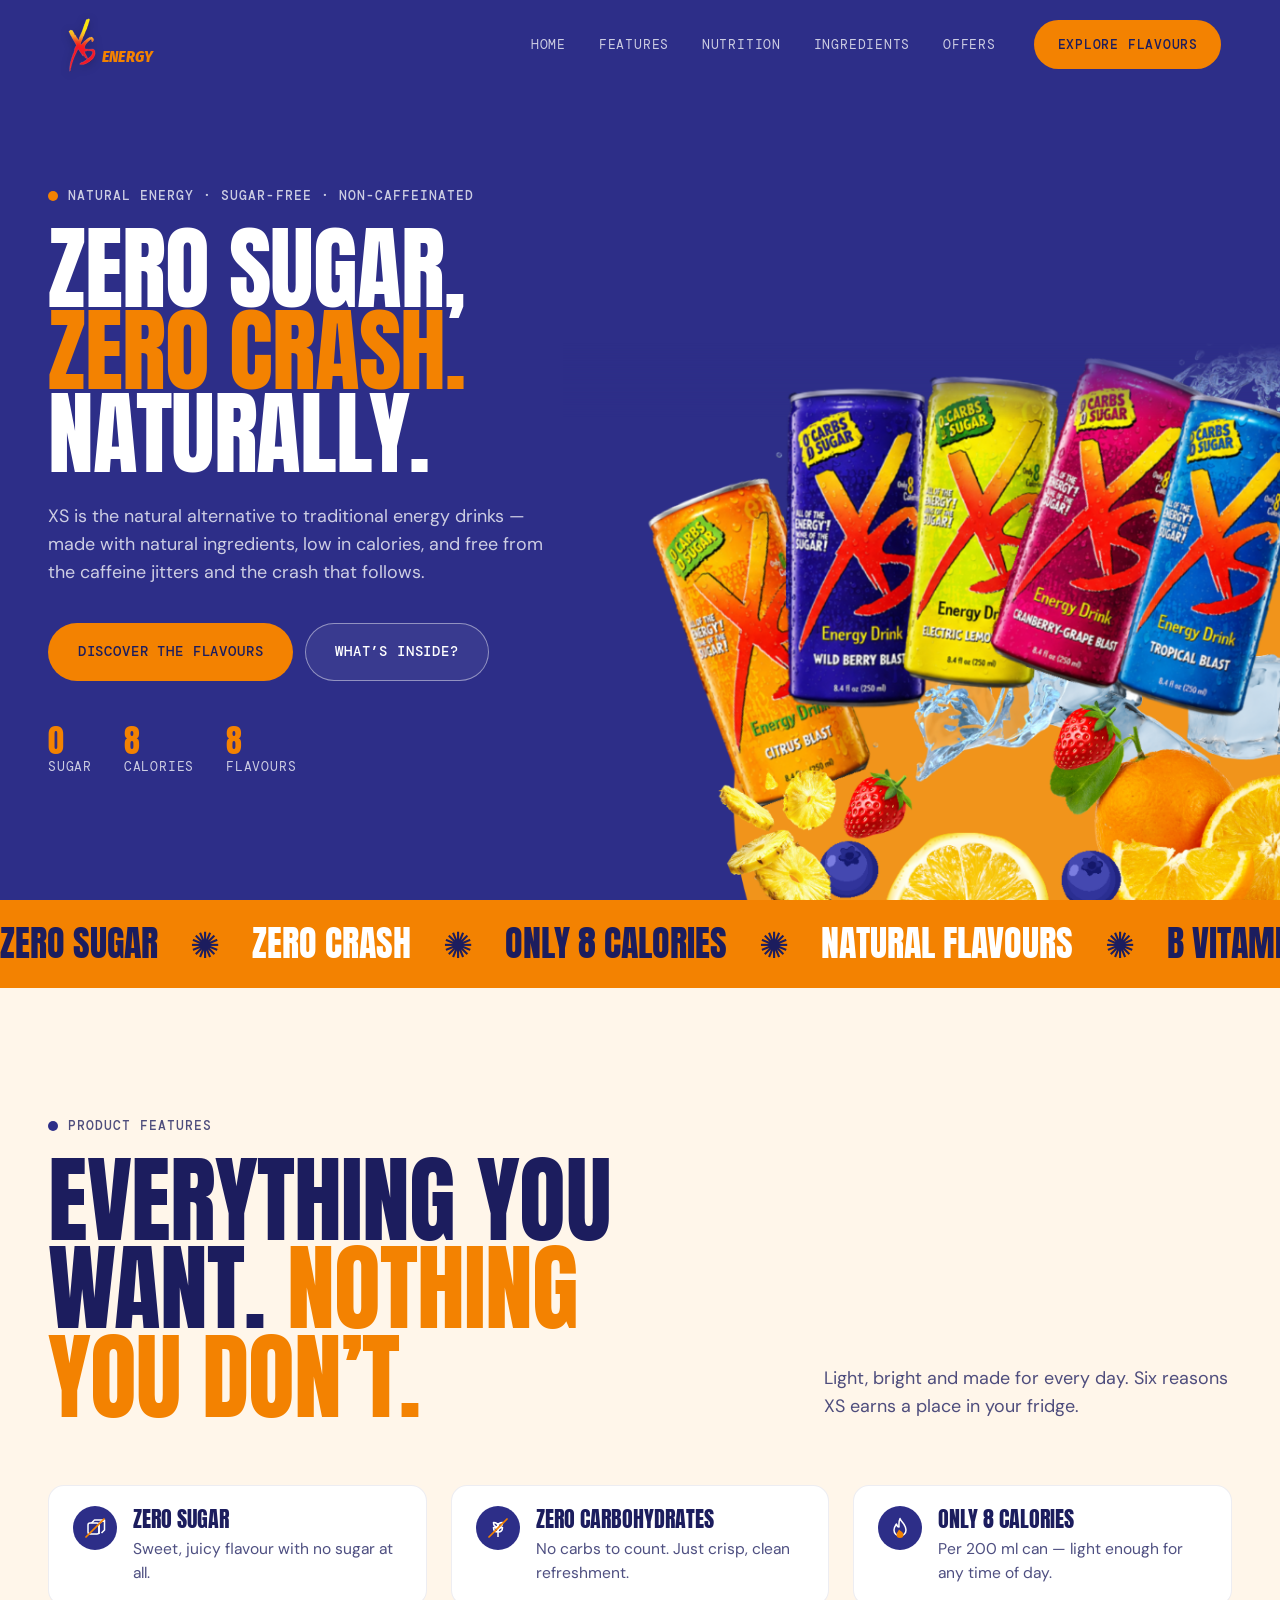
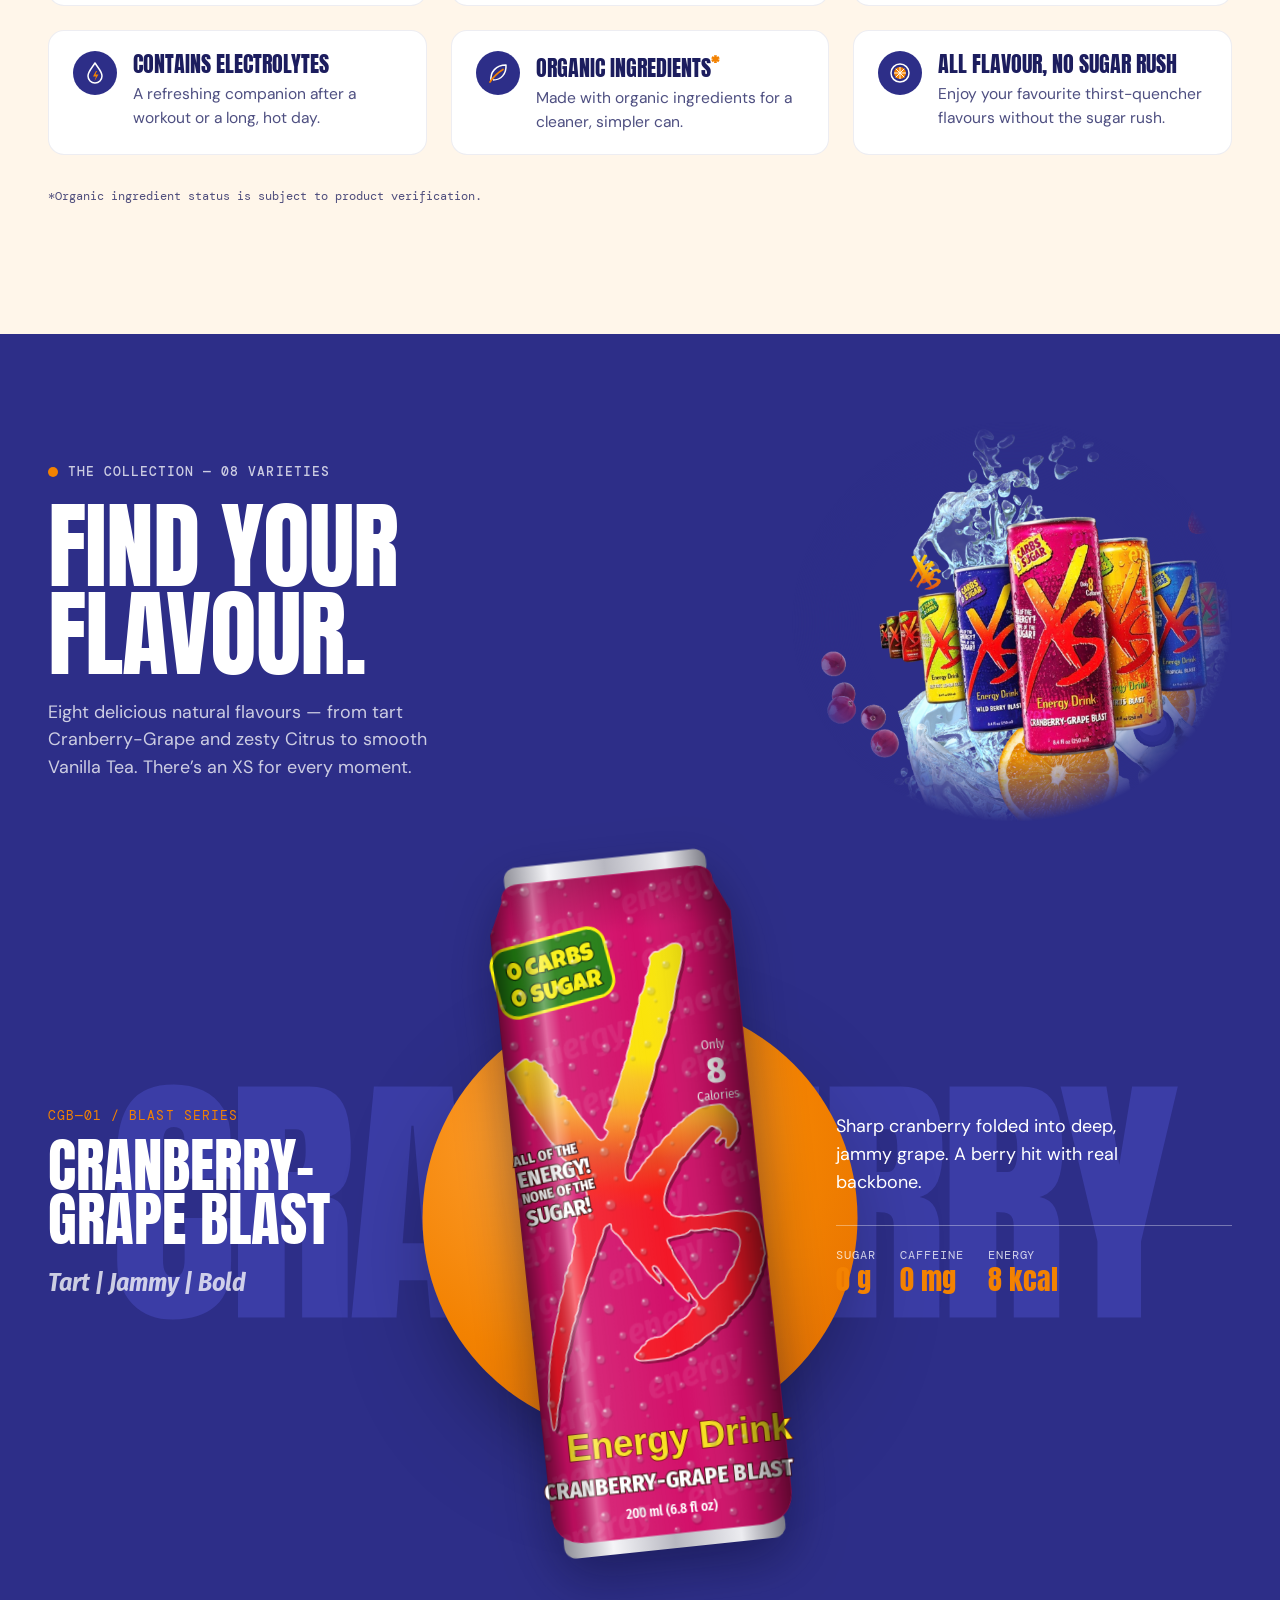
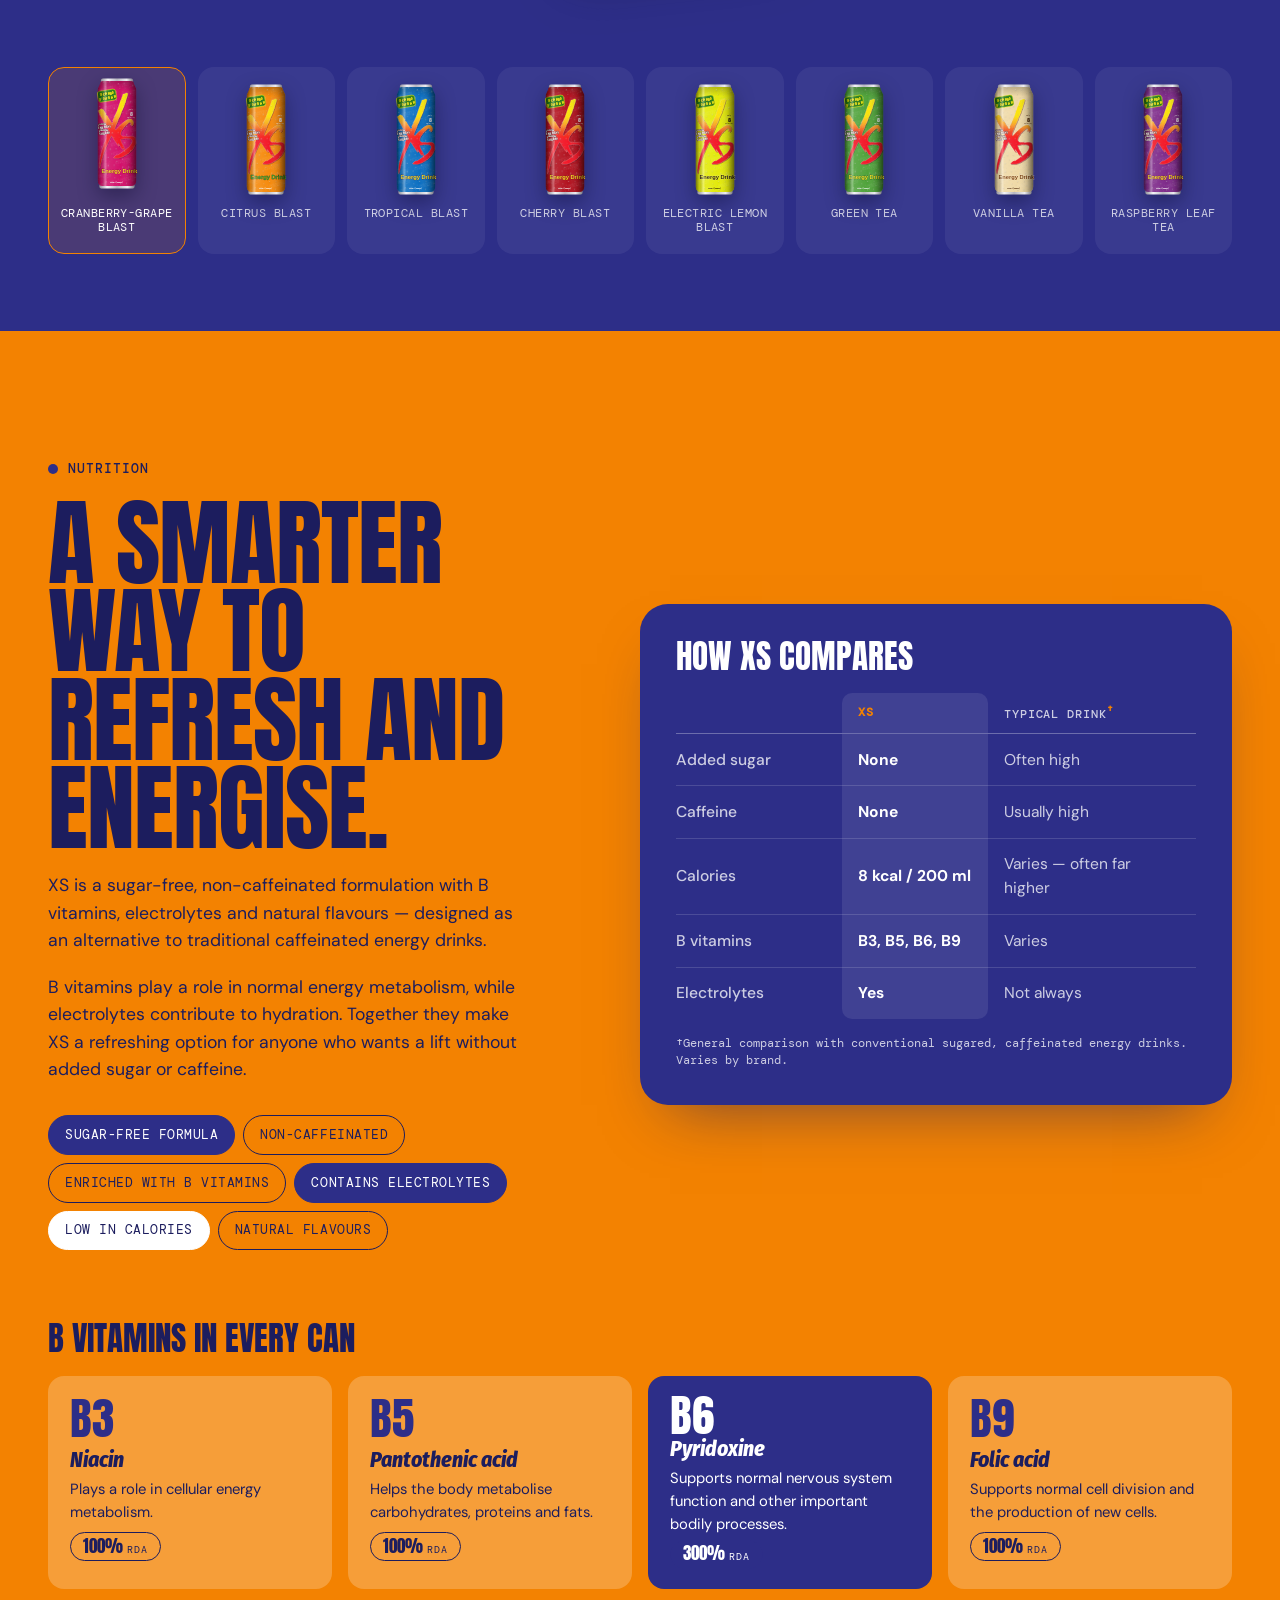
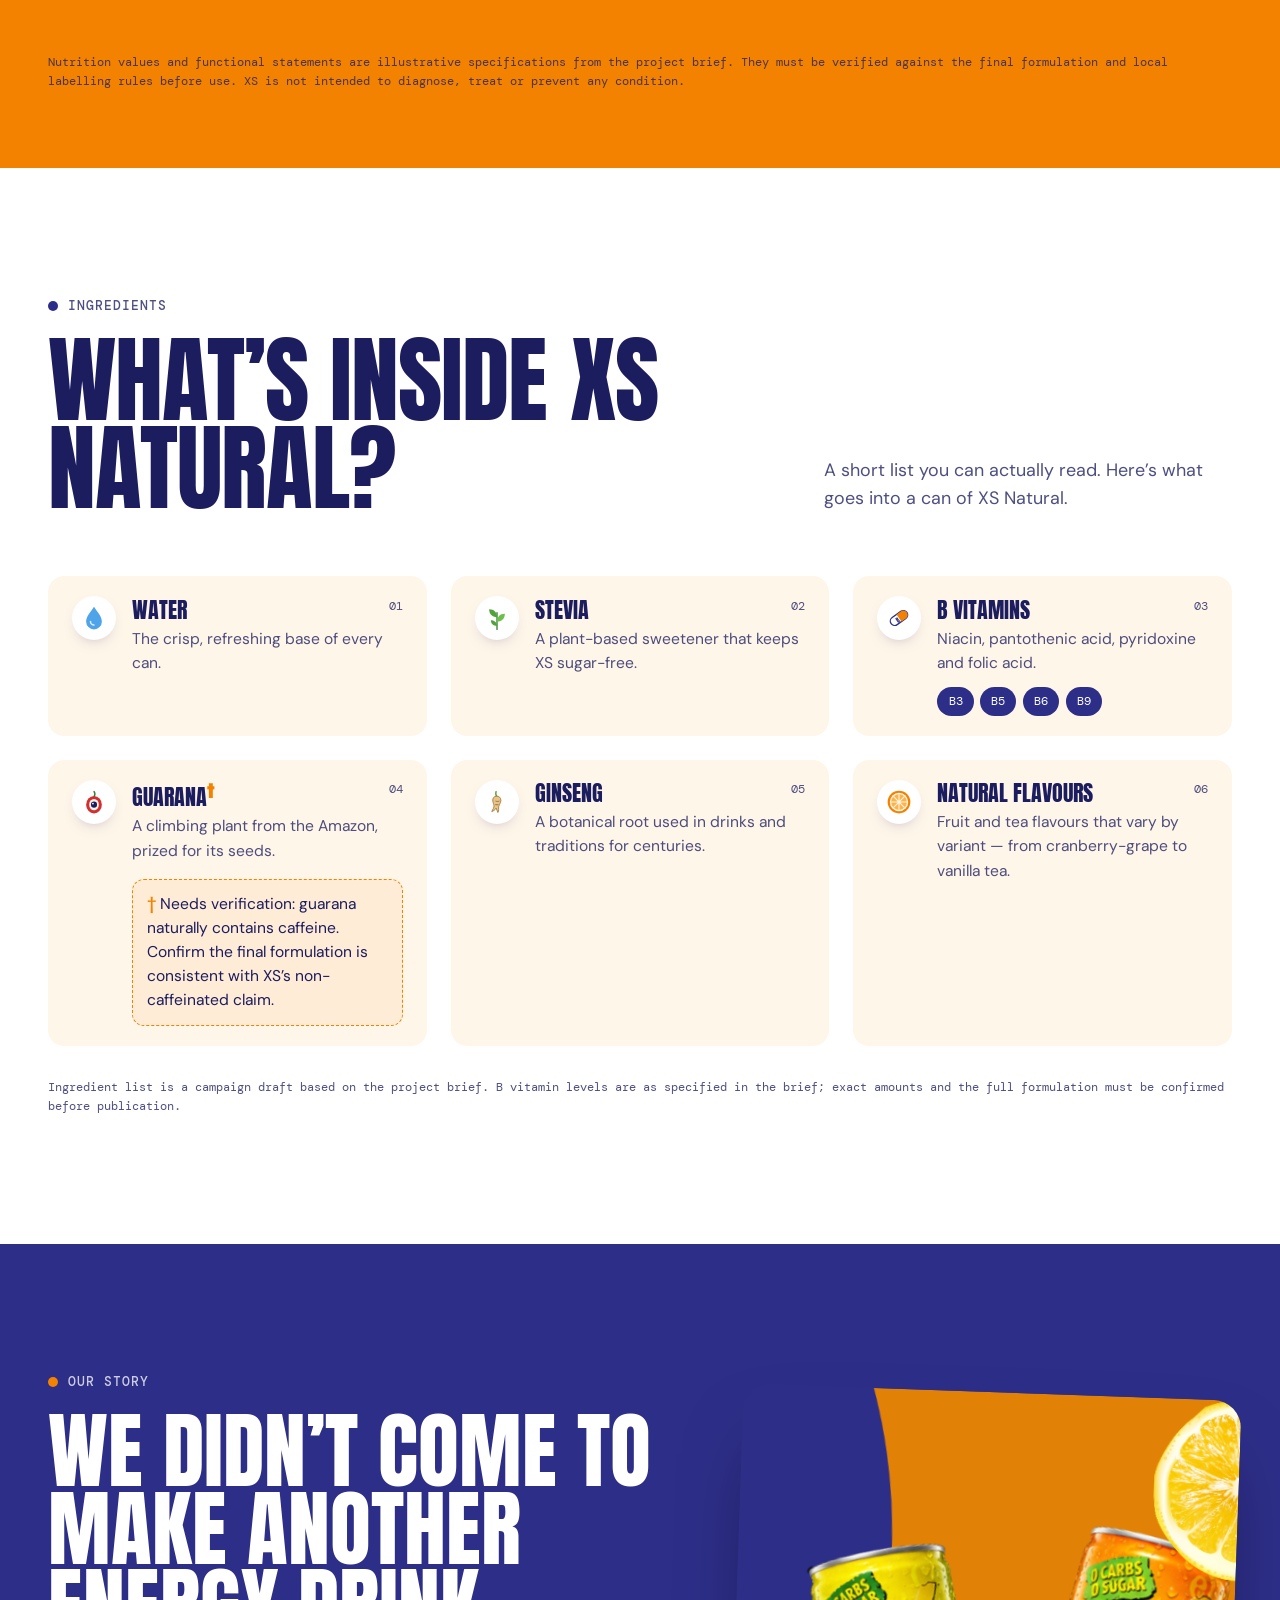
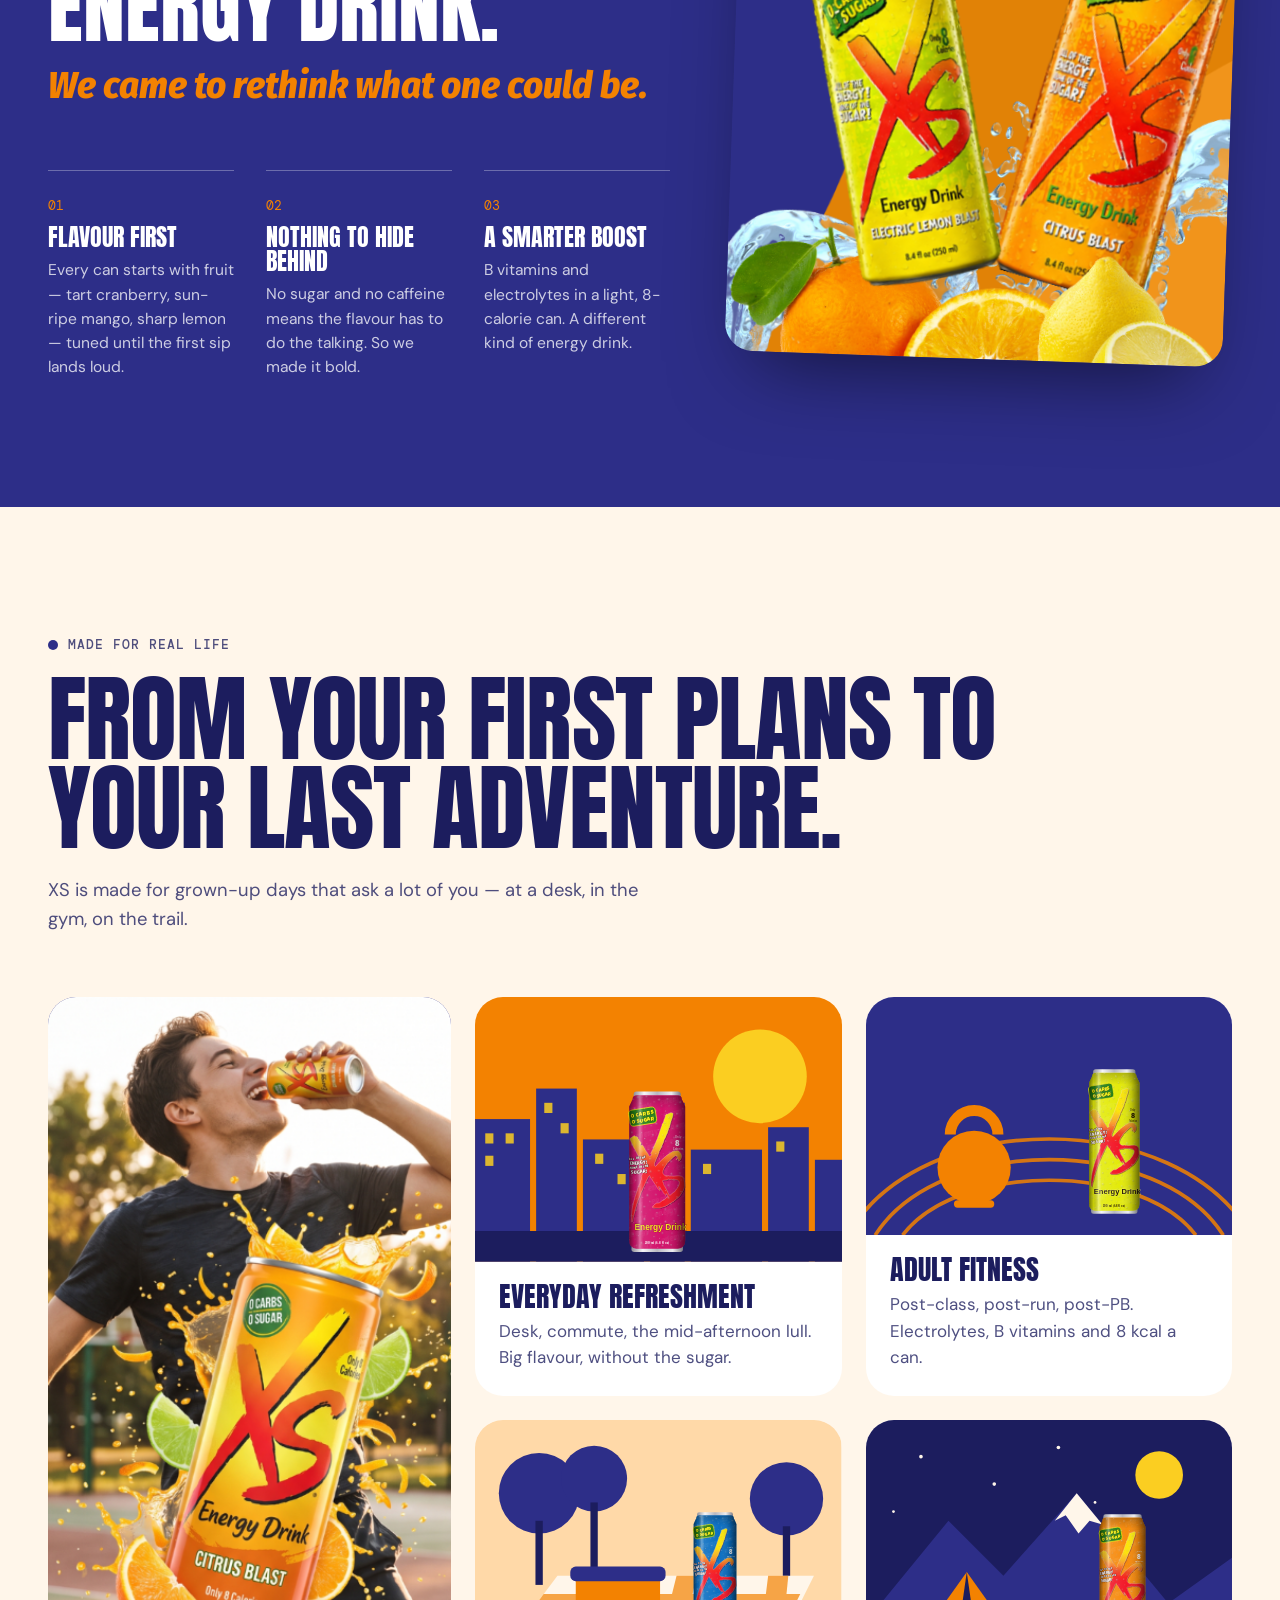
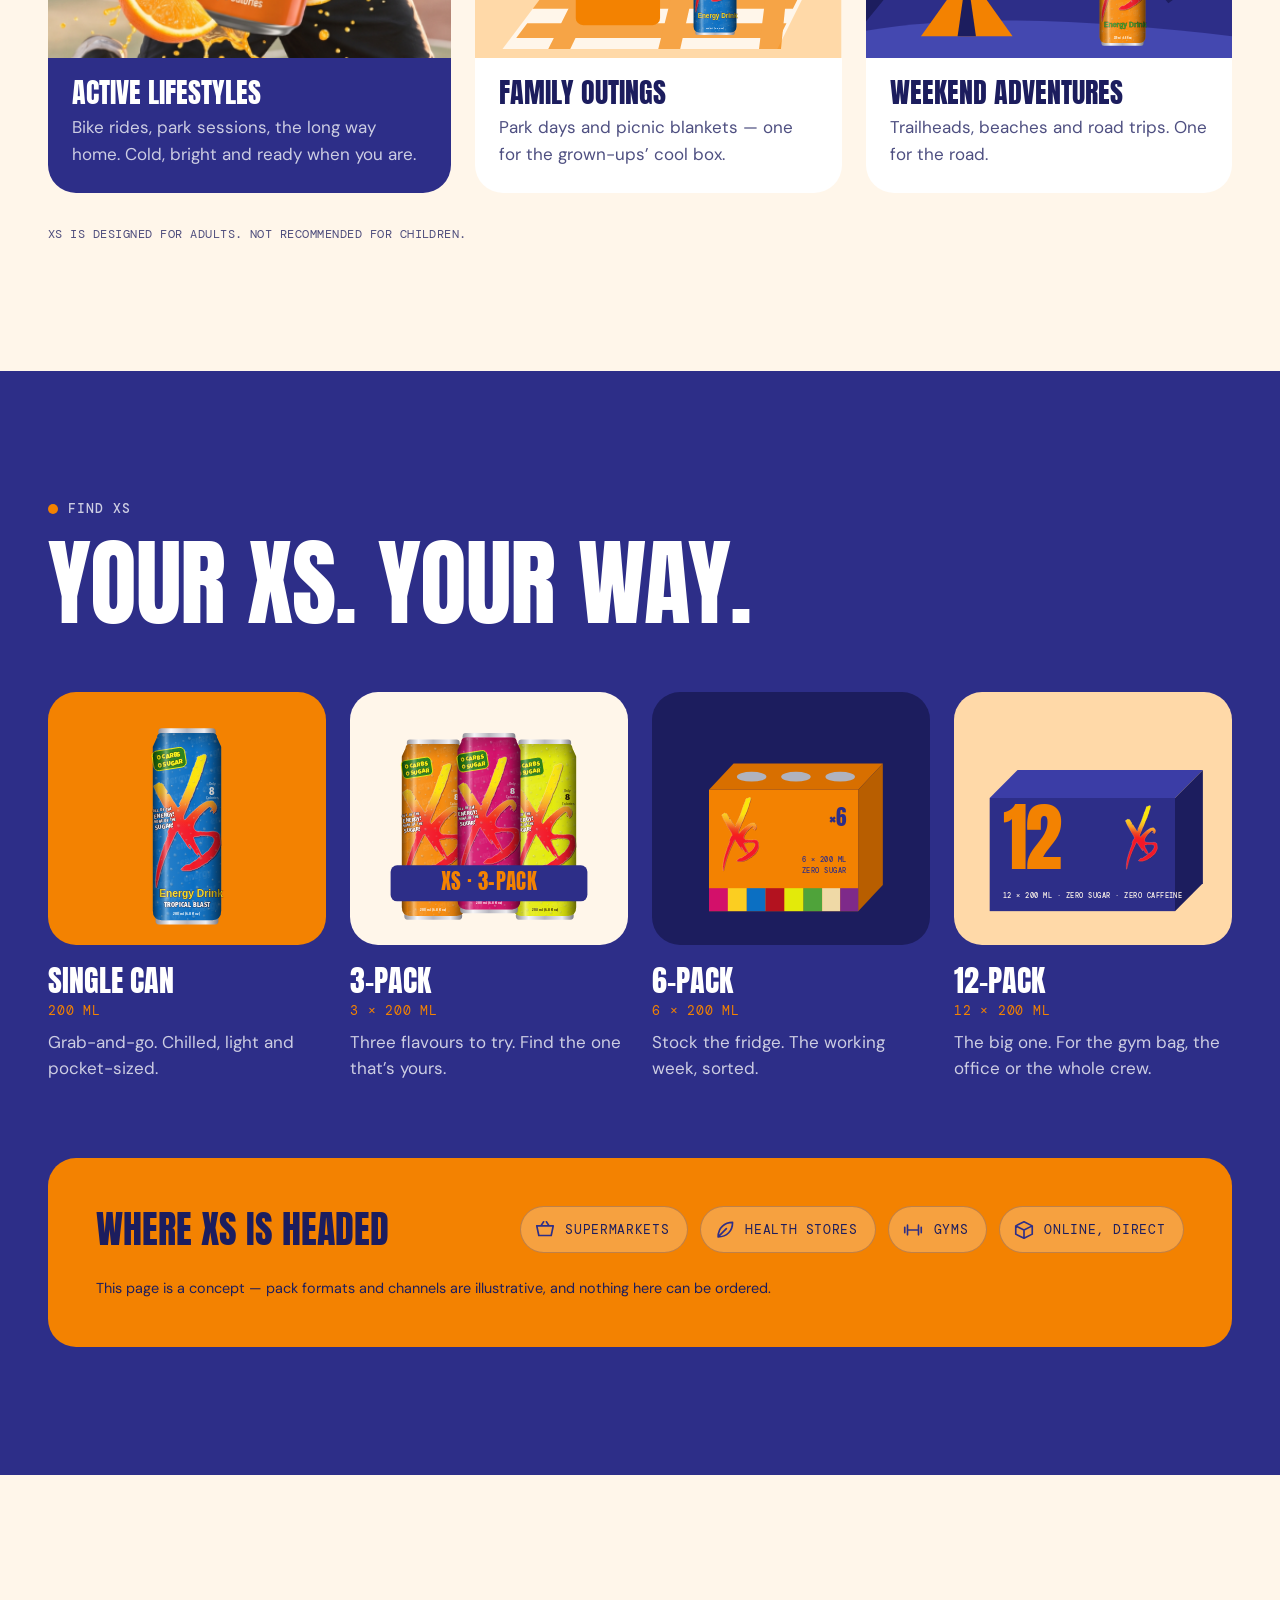
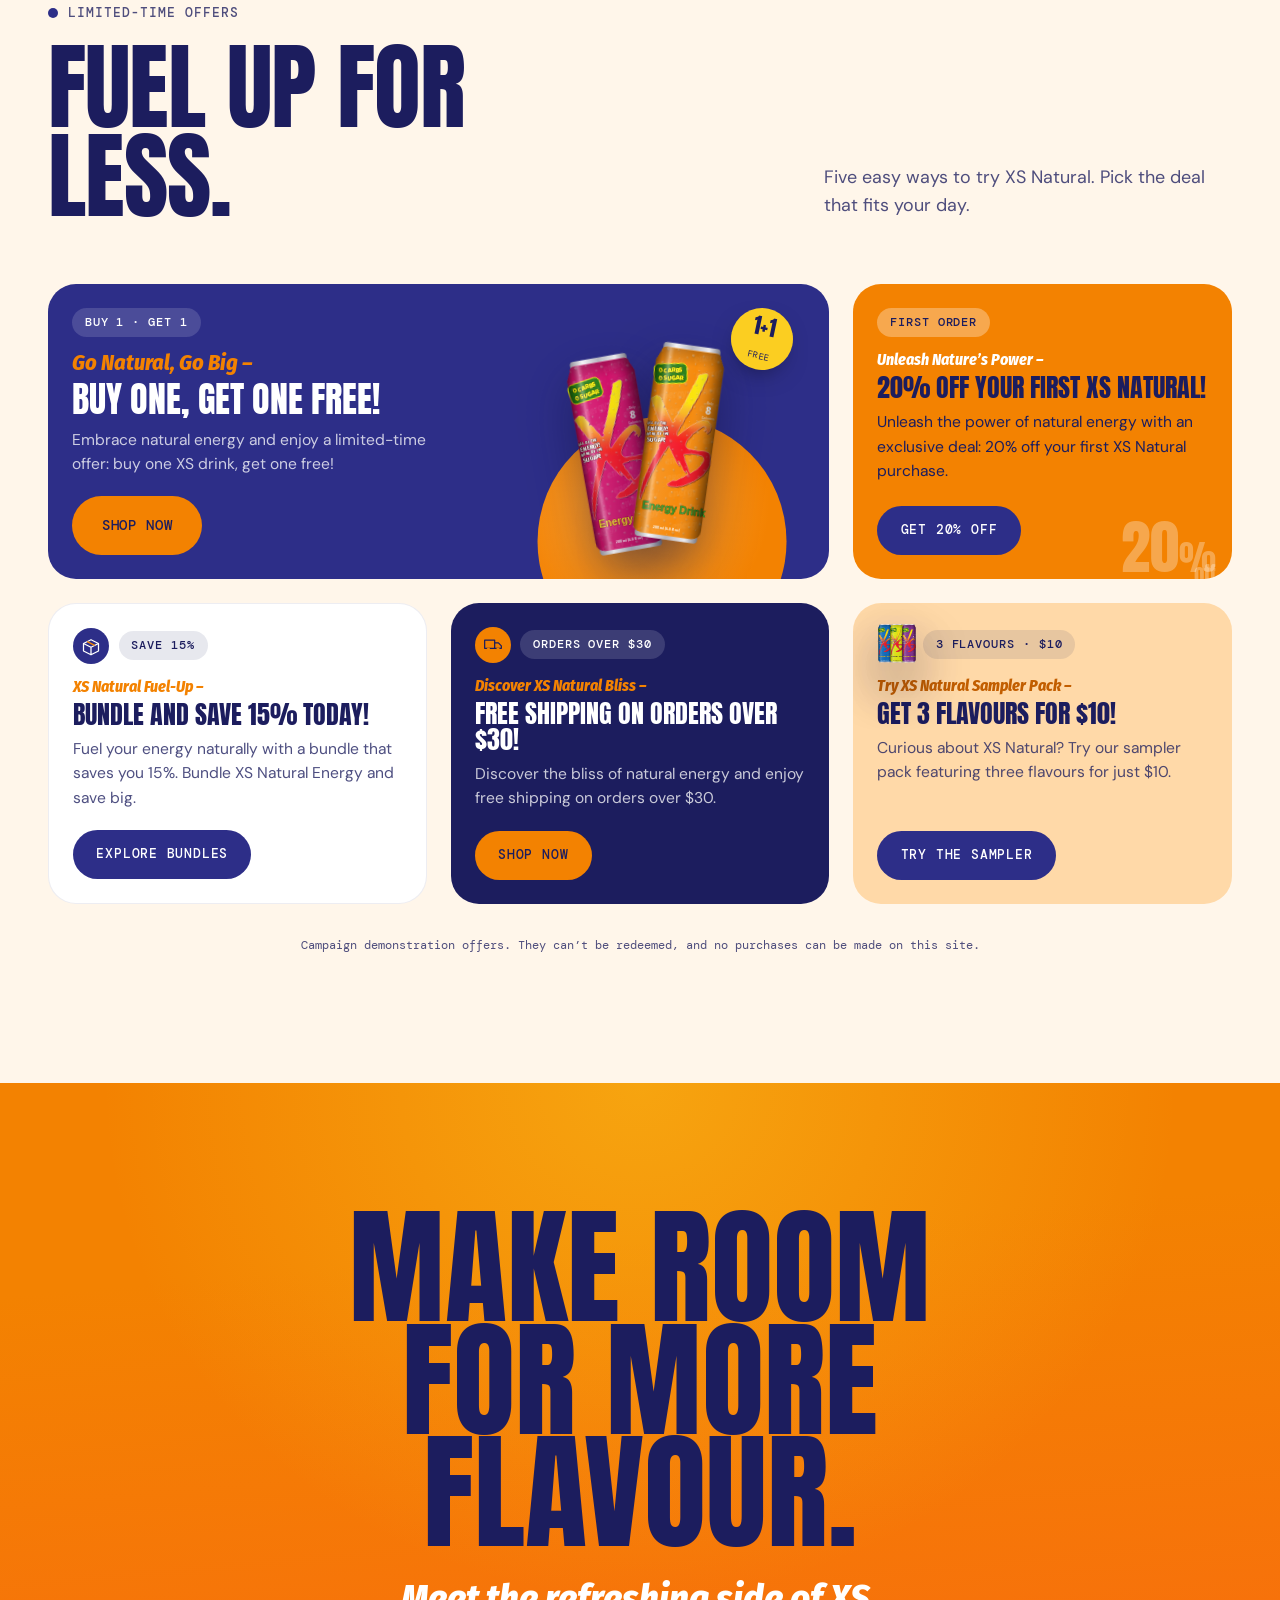
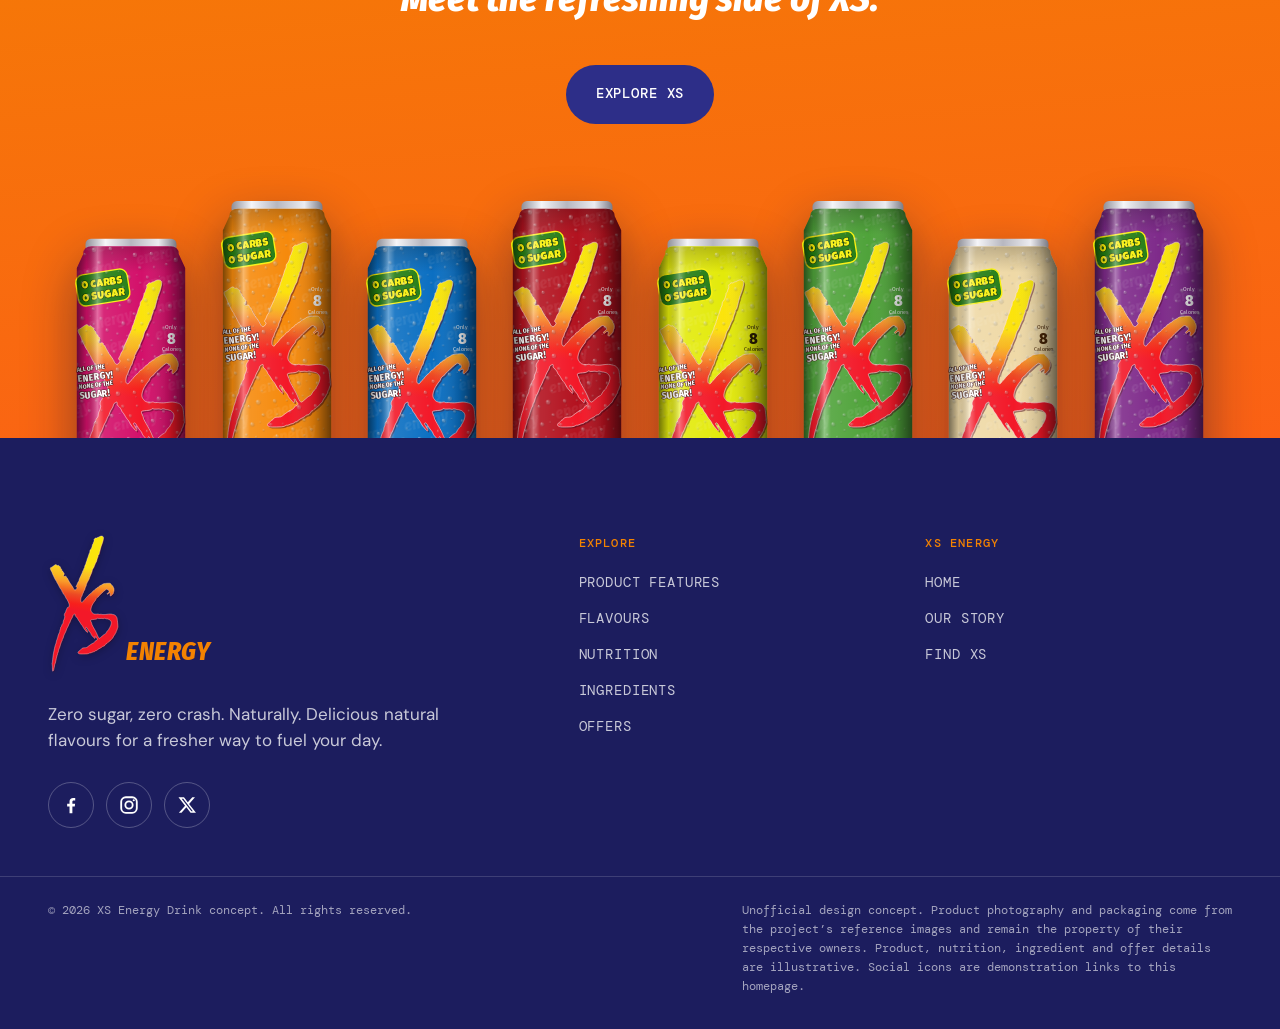
==== commit fbf4b404: "Compact card sections, align comparison table, remove contact page - Product Features, Ingredients a" ====
--- a/index.html
+++ b/index.html
@@ -122,7 +122,6 @@
       <li><a href="#nutrition">Nutrition</a></li>
       <li><a href="#ingredients">Ingredients</a></li>
       <li><a href="#offers">Offers</a></li>
-      <li><a href="contact.html">Contact Us</a></li>
       <li class="nav__menu-cta"><a class="btn btn--orange" href="#flavours">Explore flavours</a></li>
     </ul>
     <a class="btn btn--orange nav__cta" href="#flavours">Explore flavours</a>
@@ -184,37 +183,31 @@
       <ul class="feature-grid">
         <li class="feature" data-reveal>
           <span class="feature__icon" aria-hidden="true"><svg viewBox="0 0 48 48"><rect x="10" y="14" width="22" height="22" rx="4" fill="none" stroke="currentColor" stroke-width="3"/><path d="M17 14l6-6h20v20l-6 6M32 14l11-6M32 36V14" fill="none" stroke="currentColor" stroke-width="3" stroke-linejoin="round"/><path d="M6 42 42 6" stroke="#F38201" stroke-width="3.5" stroke-linecap="round"/></svg></span>
-          <span class="feature__fig">0<small>g</small></span>
           <h3>Zero sugar</h3>
           <p>Sweet, juicy flavour with no sugar at all.</p>
         </li>
         <li class="feature" data-reveal>
           <span class="feature__icon" aria-hidden="true"><svg viewBox="0 0 48 48"><path d="M24 42V14M24 22c-6 0-9-4-9-9 6 0 9 4 9 9Zm0 0c6 0 9-4 9-9-6 0-9 4-9 9Zm0 10c-6 0-9-4-9-9 6 0 9 4 9 9Zm0 0c6 0 9-4 9-9-6 0-9 4-9 9Z" fill="none" stroke="currentColor" stroke-width="3" stroke-linejoin="round"/><path d="M6 42 42 6" stroke="#F38201" stroke-width="3.5" stroke-linecap="round"/></svg></span>
-          <span class="feature__fig">0<small>g carbs</small></span>
           <h3>Zero carbohydrates</h3>
           <p>No carbs to count. Just crisp, clean refreshment.</p>
         </li>
         <li class="feature" data-reveal>
           <span class="feature__icon" aria-hidden="true"><svg viewBox="0 0 48 48"><path d="M24 5c3 8 12 12 12 23a12 12 0 0 1-24 0c0-6 3-9 5-12 1 4 3 6 5 6 0-6-1-11 2-17Z" fill="none" stroke="currentColor" stroke-width="3" stroke-linejoin="round"/><path d="M24 44a7 7 0 0 1-7-7c0-4 4-6 5-10 3 3 9 6 9 10a7 7 0 0 1-7 7Z" fill="#F38201"/></svg></span>
-          <span class="feature__fig">8<small>kcal</small></span>
           <h3>Only 8 calories</h3>
           <p>Per 200 ml can — light enough for any time of day.</p>
         </li>
         <li class="feature" data-reveal>
           <span class="feature__icon" aria-hidden="true"><svg viewBox="0 0 48 48"><path d="M24 4C18 14 10 21 10 30a14 14 0 0 0 28 0C38 21 30 14 24 4Z" fill="none" stroke="currentColor" stroke-width="3" stroke-linejoin="round"/><path d="m26 20-6 11h6l-3 9 8-13h-6l3-7Z" fill="#F38201"/></svg></span>
-          <span class="feature__fig feature__fig--word">Plus<small>electrolytes</small></span>
           <h3>Contains electrolytes</h3>
           <p>A refreshing companion after a workout or a long, hot day.</p>
         </li>
         <li class="feature" data-reveal>
           <span class="feature__icon" aria-hidden="true"><svg viewBox="0 0 48 48"><path d="M10 40C8 22 20 8 40 8c1 18-10 30-26 30" fill="none" stroke="currentColor" stroke-width="3" stroke-linejoin="round"/><path d="M8 42c8-12 16-19 26-25" fill="none" stroke="#F38201" stroke-width="3.5" stroke-linecap="round"/></svg></span>
-          <span class="feature__fig feature__fig--word">Organic<small>*</small></span>
           <h3>Organic ingredients<sup>*</sup></h3>
           <p>Made with organic ingredients for a cleaner, simpler can.</p>
         </li>
         <li class="feature" data-reveal>
           <span class="feature__icon" aria-hidden="true"><svg viewBox="0 0 48 48"><circle cx="24" cy="24" r="18" fill="none" stroke="currentColor" stroke-width="3"/><circle cx="24" cy="24" r="12" fill="#F38201"/><path d="M24 12v24M12 24h24M15.5 15.5l17 17M32.5 15.5l-17 17" stroke="#FFF6EA" stroke-width="2"/></svg></span>
-          <span class="feature__fig">8<small>flavours</small></span>
           <h3>All flavour, no sugar rush</h3>
           <p>Enjoy your favourite thirst-quencher flavours without the sugar rush.</p>
         </li>
@@ -321,8 +314,9 @@
           <h3 class="compare__title">How XS compares</h3>
           <table>
             <caption class="sr-only">XS compared with a typical energy drink</caption>
+            <colgroup><col class="compare__col-label"><col class="compare__col-xs"><col></colgroup>
             <thead>
-              <tr><th scope="col"><span class="sr-only">Per can</span></th><th scope="col" class="compare__xs">XS</th><th scope="col">Typical energy drink<sup>†</sup></th></tr>
+              <tr><th scope="col"><span class="sr-only">Per can</span></th><th scope="col" class="compare__xs">XS</th><th scope="col">Typical drink<sup>†</sup></th></tr>
             </thead>
             <tbody>
               <tr><th scope="row">Added sugar</th><td class="compare__xs">None</td><td>Often high</td></tr>
@@ -335,30 +329,32 @@
           <p class="compare__note">†General comparison with conventional sugared, caffeinated energy drinks. Varies by brand.</p>
         </div>
 
-        <h3 class="vitamins__title">B vitamins in every can</h3>
-        <ol class="vitamins" aria-label="B vitamins per 200 ml can">
-          <li class="vitamin" data-reveal>
-            <span class="vitamin__code">B3</span>
-            <div class="vitamin__body"><h4>Niacin</h4><p>Plays a role in cellular energy metabolism.</p></div>
-            <span class="vitamin__rda">100%<small>RDA</small></span>
-          </li>
-          <li class="vitamin" data-reveal>
-            <span class="vitamin__code">B5</span>
-            <div class="vitamin__body"><h4>Pantothenic acid</h4><p>Helps the body metabolise carbohydrates, proteins and fats.</p></div>
-            <span class="vitamin__rda">100%<small>RDA</small></span>
-          </li>
-          <li class="vitamin vitamin--hero" data-reveal>
-            <span class="vitamin__code">B6</span>
-            <div class="vitamin__body"><h4>Pyridoxine</h4><p>Supports normal nervous system function and other important bodily processes.</p></div>
-            <span class="vitamin__rda">300%<small>RDA</small></span>
-          </li>
-          <li class="vitamin" data-reveal>
-            <span class="vitamin__code">B9</span>
-            <div class="vitamin__body"><h4>Folic acid</h4><p>Supports normal cell division and the production of new cells.</p></div>
-            <span class="vitamin__rda">100%<small>RDA</small></span>
-          </li>
-        </ol>
-      </div>
+      </div>
+    </div>
+    <div class="container nutrition__vitamins">
+      <h3 class="vitamins__title">B vitamins in every can</h3>
+      <ol class="vitamins" aria-label="B vitamins per 200 ml can">
+        <li class="vitamin" data-reveal>
+          <span class="vitamin__code">B3</span>
+          <div class="vitamin__body"><h4>Niacin</h4><p>Plays a role in cellular energy metabolism.</p></div>
+          <span class="vitamin__rda">100%<small>RDA</small></span>
+        </li>
+        <li class="vitamin" data-reveal>
+          <span class="vitamin__code">B5</span>
+          <div class="vitamin__body"><h4>Pantothenic acid</h4><p>Helps the body metabolise carbohydrates, proteins and fats.</p></div>
+          <span class="vitamin__rda">100%<small>RDA</small></span>
+        </li>
+        <li class="vitamin vitamin--hero" data-reveal>
+          <span class="vitamin__code">B6</span>
+          <div class="vitamin__body"><h4>Pyridoxine</h4><p>Supports normal nervous system function and other important bodily processes.</p></div>
+          <span class="vitamin__rda">300%<small>RDA</small></span>
+        </li>
+        <li class="vitamin" data-reveal>
+          <span class="vitamin__code">B9</span>
+          <div class="vitamin__body"><h4>Folic acid</h4><p>Supports normal cell division and the production of new cells.</p></div>
+          <span class="vitamin__rda">100%<small>RDA</small></span>
+        </li>
+      </ol>
     </div>
     <p class="container fineprint">Nutrition values and functional statements are illustrative specifications from the project brief. They must be verified against the final formulation and local labelling rules before use. XS is not intended to diagnose, treat or prevent any condition.</p>
   </section>
@@ -663,28 +659,21 @@
         </article>
 
         <article class="offer offer--bundle" data-reveal>
-          <span class="offer__icon" aria-hidden="true"><svg viewBox="0 0 48 48"><path d="M6 18 24 9l18 9v18l-18 9-18-9V18Zm0 0 18 9 18-9M24 27v18" fill="none" stroke="currentColor" stroke-width="3" stroke-linejoin="round"/><path d="m15 13.5 18 9" stroke="#F38201" stroke-width="3"/></svg></span>
-          <p class="offer__tag">Save 15%</p>
+          <div class="offer__top"><span class="offer__icon" aria-hidden="true"><svg viewBox="0 0 48 48"><path d="M6 18 24 9l18 9v18l-18 9-18-9V18Zm0 0 18 9 18-9M24 27v18" fill="none" stroke="currentColor" stroke-width="3" stroke-linejoin="round"/><path d="m15 13.5 18 9" stroke="#F38201" stroke-width="3"/></svg></span><p class="offer__tag">Save 15%</p></div>
           <h3 class="offer__title"><span class="offer__kicker">XS Natural Fuel-Up –</span> Bundle and Save 15% Today!</h3>
           <p class="offer__text">Fuel your energy naturally with a bundle that saves you 15%. Bundle XS Natural Energy and save big.</p>
           <a class="btn btn--blue" href="#find" data-offer>Explore Bundles</a>
         </article>
 
         <article class="offer offer--shipping" data-reveal>
-          <span class="offer__icon" aria-hidden="true"><svg viewBox="0 0 48 48"><path d="M4 12h24v20H4zM28 19h9l7 7v6H28z" fill="none" stroke="currentColor" stroke-width="3" stroke-linejoin="round"/><circle cx="13" cy="35" r="4.5" fill="#F38201"/><circle cx="36" cy="35" r="4.5" fill="#F38201"/></svg></span>
-          <p class="offer__tag">Orders over $30</p>
+          <div class="offer__top"><span class="offer__icon" aria-hidden="true"><svg viewBox="0 0 48 48"><path d="M4 12h24v20H4zM28 19h9l7 7v6H28z" fill="none" stroke="currentColor" stroke-width="3" stroke-linejoin="round"/><circle cx="13" cy="35" r="4.5" fill="#F38201"/><circle cx="36" cy="35" r="4.5" fill="#F38201"/></svg></span><p class="offer__tag">Orders over $30</p></div>
           <h3 class="offer__title"><span class="offer__kicker">Discover XS Natural Bliss –</span> Free Shipping on Orders Over $30!</h3>
           <p class="offer__text">Discover the bliss of natural energy and enjoy free shipping on orders over $30.</p>
           <a class="btn btn--orange" href="#find" data-offer>Shop Now</a>
         </article>
 
         <article class="offer offer--sampler" data-reveal>
-          <div class="offer__cans" aria-hidden="true">
-            <svg class="can f-trb" viewBox="0 0 120 290"><use href="#can-base"/><use href="#can-gloss"/></svg>
-            <svg class="can f-elb" viewBox="0 0 120 290"><use href="#can-base"/><use href="#can-gloss"/></svg>
-            <svg class="can f-rlt" viewBox="0 0 120 290"><use href="#can-base"/><use href="#can-gloss"/></svg>
-          </div>
-          <p class="offer__tag">3 flavours · $10</p>
+          <div class="offer__top"><div class="offer__cans" aria-hidden="true"><svg class="can f-trb" viewBox="0 0 120 290"><use href="#can-base"/><use href="#can-gloss"/></svg><svg class="can f-elb" viewBox="0 0 120 290"><use href="#can-base"/><use href="#can-gloss"/></svg><svg class="can f-rlt" viewBox="0 0 120 290"><use href="#can-base"/><use href="#can-gloss"/></svg></div><p class="offer__tag">3 flavours · $10</p></div>
           <h3 class="offer__title"><span class="offer__kicker">Try XS Natural Sampler Pack –</span> Get 3 Flavours for $10!</h3>
           <p class="offer__text">Curious about XS Natural? Try our sampler pack featuring three flavours for just $10.</p>
           <a class="btn btn--blue" href="#find" data-offer>Try the Sampler</a>
@@ -745,7 +734,6 @@
         <li><a href="#top">Home</a></li>
         <li><a href="#story">Our story</a></li>
         <li><a href="#find">Find XS</a></li>
-        <li><a href="contact.html">Contact Us</a></li>
       </ul>
     </nav>
   </div>
--- a/css/styles.css
+++ b/css/styles.css
@@ -98,7 +98,7 @@
   outline-offset: 3px;
   border-radius: 6px;
 }
-.inside :focus-visible, .life :focus-visible, .finale :focus-visible, .features :focus-visible, .ingredients :focus-visible, .offers :focus-visible, .contact__card :focus-visible, .channels :focus-visible, .offer--discount :focus-visible {
+.inside :focus-visible, .life :focus-visible, .finale :focus-visible, .features :focus-visible, .ingredients :focus-visible, .offers :focus-visible, .channels :focus-visible, .offer--discount :focus-visible {
   outline-color: var(--blue-deep);
 }
 
@@ -322,42 +322,35 @@
   gap: clamp(1rem, 2vw, 1.5rem);
   margin-top: clamp(2.5rem, 5vw, 4rem);
 }
+/* Compact card: small icon badge beside the heading and text */
 .feature {
-  position: relative;
-  padding: clamp(1.5rem, 2.5vw, 2rem);
-  border-radius: var(--radius);
+  display: grid;
+  grid-template-columns: 44px minmax(0, 1fr);
+  column-gap: 1rem;
+  align-items: start;
+  align-content: start;
+  padding: 1.25rem 1.5rem;
+  border-radius: var(--radius-sm);
   background: var(--white);
   border: 1px solid rgba(28, 29, 94, .08);
-  transition: transform .35s var(--ease), box-shadow .35s var(--ease);
-}
-.feature:hover { transform: translateY(-6px); box-shadow: 0 24px 50px -24px rgba(28, 29, 94, .35); }
+  transition: transform .3s var(--ease), box-shadow .3s var(--ease);
+}
+.feature:hover { transform: translateY(-3px); box-shadow: 0 18px 40px -24px rgba(28, 29, 94, .35); }
 .feature__icon {
-  position: absolute; top: clamp(1.5rem, 2.5vw, 2rem); right: clamp(1.5rem, 2.5vw, 2rem);
+  grid-row: 1 / span 2;
   display: grid; place-items: center;
-  width: 64px; height: 64px; border-radius: 50%;
+  width: 44px; height: 44px; border-radius: 50%;
   background: var(--blue); color: var(--white);
 }
-.feature__icon svg { width: 34px; height: 34px; }
-.feature__fig {
-  display: block;
-  font-family: var(--font-display);
-  font-size: clamp(3.5rem, 6vw, 5rem);
-  line-height: .9;
-  color: var(--blue);
-}
-.feature__fig small {
-  font-family: var(--font-accent); font-style: italic; font-weight: 800;
-  font-size: .32em; margin-left: .12em;
-  color: var(--orange);
-}
-.feature__fig--word { font-size: clamp(2.6rem, 4.2vw, 3.6rem); padding-top: .2em; }
+.feature__icon svg { width: 24px; height: 24px; }
 .feature h3 {
-  margin-top: 1.25rem;
-  font-family: var(--font-mono); font-weight: 500;
-  font-size: .875rem; letter-spacing: .08em; text-transform: uppercase;
+  grid-column: 2;
+  margin-top: .15rem;
+  font-family: var(--font-display); font-weight: 400; text-transform: uppercase;
+  font-size: 1.35rem; line-height: 1.05;
 }
 .feature sup, .ingredient sup, .compare sup { color: var(--orange); font-weight: 700; }
-.feature p { margin-top: .5rem; color: var(--fg-light-muted); max-width: 30ch; }
+.feature p { grid-column: 2; margin-top: .35rem; font-size: .975rem; color: var(--fg-light-muted); }
 .features .fineprint, .ingredients .fineprint, .offers .fineprint { margin-top: 2rem; }
 
 /* ---------- Flavours ---------- */
@@ -493,6 +486,7 @@
   align-items: start;
 }
 .inside__intro { position: sticky; top: calc(var(--header-h) + 2rem); }
+.nutrition .inside__intro { position: static; }
 .inside__lede { margin-top: 1.25rem; font-size: 1.1rem; max-width: 40ch; }
 .chips { display: flex; flex-wrap: wrap; gap: .5rem; margin-top: 2rem; }
 .chips li {
@@ -554,16 +548,54 @@
   font-family: var(--font-display); font-weight: 400; text-transform: uppercase;
   font-size: clamp(1.6rem, 2.6vw, 2.2rem); line-height: 1;
 }
-.vitamins__title { margin-bottom: -1rem; }
-.compare table { width: 100%; margin-top: 1.25rem; border-collapse: collapse; font-size: .975rem; }
-.compare th, .compare td { padding: .8rem .6rem; text-align: left; border-bottom: 1px solid rgba(255, 255, 255, .16); vertical-align: top; }
-.compare thead th { font-family: var(--font-mono); font-weight: 500; font-size: .75rem; letter-spacing: .08em; text-transform: uppercase; color: var(--fg-dark-muted); }
-.compare tbody th { font-weight: 500; color: var(--fg-dark-muted); padding-left: 0; }
+.nutrition .inside__grid { align-items: center; }
+/* B vitamins: a compact four-up row below the intro + comparison */
+.nutrition__vitamins { margin-top: clamp(3rem, 6vw, 4.5rem); }
+.nutrition .vitamins {
+  display: grid; grid-template-columns: repeat(4, minmax(0, 1fr)); gap: 1rem;
+  margin-top: 1.25rem; border-top: 0;
+}
+.nutrition .vitamin {
+  display: grid; grid-template-columns: auto 1fr; align-items: center; gap: .25rem .9rem;
+  padding: 1.25rem 1.4rem;
+  border: 0; border-radius: var(--radius-sm);
+  background: rgba(255, 255, 255, .22);
+}
+.nutrition .vitamin__code { width: auto; font-size: 2.8rem; }
+.nutrition .vitamin__rda {
+  width: auto; aspect-ratio: auto; justify-self: end; align-self: start;
+  display: inline-flex; align-items: baseline; gap: .3rem;
+  padding: .3rem .7rem; border-radius: var(--pill);
+  font-size: 1.05rem;
+}
+.nutrition .vitamin__rda small { margin-top: 0; }
+.nutrition .vitamin__body { grid-column: 1 / -1; }
+.nutrition .vitamin__body h4 { font-size: 1.35rem; }
+.nutrition .vitamin__body p { font-size: .925rem; }
+.nutrition .vitamin--hero { background: var(--blue); color: var(--white); }
+.compare table { width: 100%; margin-top: 1.25rem; border-collapse: collapse; table-layout: fixed; font-size: .975rem; }
+.compare col.compare__col-label { width: 32%; }
+.compare col.compare__col-xs { width: 28%; }
+.compare th, .compare td {
+  padding: .85rem 1rem;
+  text-align: left;
+  vertical-align: middle;
+  border-bottom: 1px solid rgba(255, 255, 255, .14);
+}
+.compare tr > :first-child { padding-left: 0; }
+.compare thead th {
+  padding-top: .6rem; padding-bottom: .6rem;
+  font-family: var(--font-mono); font-weight: 500; font-size: .72rem; letter-spacing: .08em; text-transform: uppercase;
+  color: var(--fg-dark-muted);
+  border-bottom-color: rgba(255, 255, 255, .3);
+}
+.compare tbody th { font-weight: 500; color: var(--fg-dark-muted); }
 .compare tbody tr:last-child > * { border-bottom: 0; }
 .compare td { color: var(--fg-dark-muted); }
-.compare .compare__xs { color: var(--white); font-weight: 700; }
-.compare thead .compare__xs { color: var(--orange); }
-.compare tbody .compare__xs { background: rgba(255, 255, 255, .08); }
+/* XS column: one continuous highlighted band, header included */
+.compare .compare__xs { background: rgba(255, 255, 255, .09); color: var(--white); font-weight: 700; }
+.compare thead .compare__xs { color: var(--orange); border-radius: 10px 10px 0 0; }
+.compare tbody tr:last-child .compare__xs { border-radius: 0 0 10px 10px; }
 .compare__note { margin-top: 1rem; font-family: var(--font-mono); font-size: .72rem; line-height: 1.5; color: var(--fg-dark-muted); }
 
 /* ---------- Ingredients ---------- */
@@ -575,35 +607,43 @@
   margin-top: clamp(2.5rem, 5vw, 4rem);
   counter-reset: ingredient;
 }
+/* Compact card: small illustration badge beside the name and text */
 .ingredient {
   position: relative;
+  display: grid;
+  grid-template-columns: 44px minmax(0, 1fr);
+  column-gap: 1rem;
+  align-items: start;
+  align-content: start;
   counter-increment: ingredient;
-  padding: clamp(1.5rem, 2.5vw, 2rem);
-  border-radius: var(--radius);
+  padding: 1.25rem 1.5rem;
+  border-radius: var(--radius-sm);
   background: var(--cream);
-  transition: transform .35s var(--ease);
-}
-.ingredient:hover { transform: translateY(-6px); }
+  transition: transform .3s var(--ease);
+}
+.ingredient:hover { transform: translateY(-3px); }
 .ingredient::before {
   content: counter(ingredient, decimal-leading-zero);
-  position: absolute; top: 1.5rem; right: 1.75rem;
-  font-family: var(--font-mono); font-size: .8125rem; color: var(--fg-light-muted);
+  position: absolute; top: 1.3rem; right: 1.5rem;
+  font-family: var(--font-mono); font-size: .75rem; color: var(--fg-light-muted);
 }
 .ingredient__art {
+  grid-row: 1 / span 4;
   display: grid; place-items: center;
-  width: 88px; height: 88px; border-radius: 50%;
+  width: 44px; height: 44px; border-radius: 50%;
   background: var(--white);
-  box-shadow: 0 12px 30px -16px rgba(28, 29, 94, .45);
-}
-.ingredient__art svg { width: 56px; height: 56px; transition: transform .5s var(--ease); }
+  box-shadow: 0 6px 16px -10px rgba(28, 29, 94, .5);
+}
+.ingredient__art svg { width: 28px; height: 28px; transition: transform .4s var(--ease); }
 .ingredient:hover .ingredient__art svg { transform: rotate(-10deg) scale(1.08); }
+.ingredient > :not(.ingredient__art) { grid-column: 2; }
 .ingredient h3 {
-  margin-top: 1.25rem;
+  margin-top: .15rem; padding-right: 2rem;
   font-family: var(--font-display); font-weight: 400; text-transform: uppercase;
-  font-size: clamp(1.5rem, 2.2vw, 1.9rem); line-height: 1;
-}
-.ingredient p { margin-top: .5rem; color: var(--fg-light-muted); }
-.ingredient__tags { display: flex; gap: .4rem; margin-top: 1rem; }
+  font-size: 1.35rem; line-height: 1.05;
+}
+.ingredient p { margin-top: .35rem; font-size: .975rem; color: var(--fg-light-muted); }
+.ingredient__tags { display: flex; gap: .4rem; margin-top: .75rem; }
 .ingredient__tags li {
   padding: .3rem .7rem; border-radius: var(--pill);
   background: var(--blue); color: var(--white);
@@ -851,13 +891,13 @@
   position: relative;
   display: flex; flex-direction: column; align-items: flex-start;
   grid-column: span 2;
-  padding: clamp(1.5rem, 2.5vw, 2rem);
+  padding: 1.5rem;
   border-radius: var(--radius);
   overflow: hidden;
   isolation: isolate;
   transition: transform .35s var(--ease), box-shadow .35s var(--ease);
 }
-.offer:hover { transform: translateY(-6px); box-shadow: 0 28px 60px -28px rgba(28, 29, 94, .5); }
+.offer:hover { transform: translateY(-3px); box-shadow: 0 20px 44px -26px rgba(28, 29, 94, .5); }
 .offer .btn { margin-top: auto; }
 .offer__tag {
   display: inline-block;
@@ -867,9 +907,9 @@
   background: rgba(28, 29, 94, .1);
 }
 .offer__title {
-  margin: 1rem 0 .75rem;
+  margin: .9rem 0 .6rem;
   font-family: var(--font-display); font-weight: 400; text-transform: uppercase;
-  font-size: clamp(1.6rem, 2.3vw, 2.1rem); line-height: 1;
+  font-size: clamp(1.4rem, 2vw, 1.8rem); line-height: 1;
 }
 .offer__kicker {
   display: block; margin-bottom: .4rem;
@@ -877,14 +917,16 @@
   font-size: .62em; line-height: 1.1;
   color: var(--orange);
 }
-.offer__text { margin-bottom: 1.5rem; max-width: 34ch; }
+.offer__text { margin-bottom: 1.25rem; max-width: 36ch; font-size: .975rem; }
+.offer__top { display: flex; align-items: center; gap: .6rem; }
 .offer__icon {
   display: grid; place-items: center;
-  width: 64px; height: 64px; margin-bottom: 1.25rem;
+  flex: none;
+  width: 36px; height: 36px;
   border-radius: 50%;
   background: var(--blue); color: var(--white);
 }
-.offer__icon svg { width: 34px; height: 34px; }
+.offer__icon svg { width: 20px; height: 20px; }
 
 .offer--bogo {
   grid-column: span 4;
@@ -892,18 +934,18 @@
   background: var(--blue); color: var(--white);
 }
 .offer--bogo .offer__body { display: flex; flex-direction: column; align-items: flex-start; flex: 1 1 55%; }
-.offer--bogo .offer__title { font-size: clamp(2.2rem, 3.6vw, 3.4rem); }
+.offer--bogo .offer__title { font-size: clamp(1.9rem, 2.8vw, 2.6rem); }
 .offer--bogo .offer__tag { background: rgba(255, 255, 255, .14); }
 .offer--bogo .offer__text { color: var(--fg-dark-muted); }
-.offer__art { position: relative; flex: 1 1 45%; display: flex; justify-content: center; align-items: flex-end; min-height: 260px; }
-.offer__art .can { width: 34%; max-width: 120px; height: auto; transition: transform .5s var(--ease); }
+.offer__art { position: relative; flex: 1 1 45%; display: flex; justify-content: center; align-items: flex-end; min-height: 190px; }
+.offer__art .can { width: 30%; max-width: 82px; height: auto; transition: transform .5s var(--ease); }
 .offer__art .can:first-child { transform: rotate(-10deg) translateX(12%); }
 .offer__art .can:nth-child(2) { transform: rotate(8deg) translateX(-12%) translateY(-6%); }
 .offer--bogo:hover .offer__art .can:first-child { transform: rotate(-14deg) translateX(6%) translateY(-4%); }
 .offer--bogo:hover .offer__art .can:nth-child(2) { transform: rotate(12deg) translateX(-6%) translateY(-10%); }
 .offer__art::before {
   content: ""; position: absolute; z-index: -1;
-  left: 55%; bottom: -30%; width: 100%; aspect-ratio: 1;
+  left: 55%; bottom: -45%; width: 78%; aspect-ratio: 1;
   transform: translateX(-50%);
   border-radius: 50%;
   background: radial-gradient(circle at 40% 35%, #FFA43A, var(--orange) 60%);
@@ -911,21 +953,21 @@
 .offer__sticker {
   position: absolute; top: 0; right: 4%;
   display: grid; place-items: center; text-align: center;
-  width: 92px; aspect-ratio: 1; border-radius: 50%;
+  width: 62px; aspect-ratio: 1; border-radius: 50%;
   background: var(--yellow); color: var(--blue-deep);
-  font-family: var(--font-display); font-size: 2rem; line-height: .85;
+  font-family: var(--font-display); font-size: 1.35rem; line-height: .85;
   transform: rotate(12deg);
   box-shadow: 0 10px 24px -10px rgba(0, 0, 0, .5);
   animation: sticker 3.5s ease-in-out infinite;
 }
-.offer__sticker small { display: block; font-family: var(--font-mono); font-size: .65rem; letter-spacing: .08em; text-transform: uppercase; }
+.offer__sticker small { display: block; font-family: var(--font-mono); font-size: .55rem; letter-spacing: .08em; text-transform: uppercase; }
 @keyframes sticker { 0%, 100% { transform: rotate(12deg) scale(1); } 50% { transform: rotate(6deg) scale(1.06); } }
 
 .offer--discount { background: var(--orange); color: var(--blue-deep); }
 .offer--discount .offer__kicker { color: var(--white); }
 .offer__fig {
   position: absolute; bottom: -.4rem; right: 1rem; z-index: -1;
-  font-family: var(--font-display); font-size: clamp(5rem, 8vw, 7rem); line-height: 1;
+  font-family: var(--font-display); font-size: clamp(3.4rem, 4.6vw, 4.4rem); line-height: 1;
   color: rgba(255, 255, 255, .3);
 }
 .offer__fig span { font-size: .6em; }
@@ -939,8 +981,8 @@
 .offer--shipping .offer__tag { background: rgba(255, 255, 255, .14); }
 .offer--sampler { background: var(--orange-soft); }
 .offer--sampler .offer__kicker { color: #C25E00; }
-.offer__cans { display: flex; align-items: flex-end; height: 64px; margin-bottom: 1.25rem; }
-.offer__cans .can { width: 30px; height: auto; margin-right: -4px; transition: transform .4s var(--ease); }
+.offer__cans { display: flex; align-items: flex-end; height: 36px; }
+.offer__cans .can { width: 16px; height: auto; margin-right: -4px; transition: transform .4s var(--ease); }
 .offer--sampler:hover .offer__cans .can:nth-child(1) { transform: translateY(-6px) rotate(-6deg); }
 .offer--sampler:hover .offer__cans .can:nth-child(2) { transform: translateY(-10px); }
 .offer--sampler:hover .offer__cans .can:nth-child(3) { transform: translateY(-6px) rotate(6deg); }
@@ -961,80 +1003,6 @@
 }
 .toast b { color: var(--orange); }
 @keyframes toast-in { from { opacity: 0; transform: translate(-50%, 12px); } }
-
-/* ---------- Contact page ---------- */
-.contact {
-  min-height: 100vh;
-  padding: calc(var(--header-h) + clamp(2.5rem, 6vw, 4.5rem)) 0 var(--section-y);
-  background:
-    radial-gradient(60% 50% at 100% 100%, rgba(243, 130, 1, .25), transparent 70%),
-    var(--blue);
-}
-.contact__grid {
-  display: grid;
-  grid-template-columns: minmax(0, 1fr) minmax(0, 1.05fr);
-  gap: clamp(2rem, 5vw, 5rem);
-  align-items: start;
-}
-.contact__title {
-  font-family: var(--font-display); font-weight: 400; text-transform: uppercase;
-  font-size: clamp(3rem, 7vw, 6rem); line-height: .9;
-}
-.contact__lede { margin-top: 1.5rem; max-width: 36ch; font-size: clamp(1.05rem, 1.4vw, 1.2rem); color: var(--fg-dark-muted); }
-.contact__visual {
-  margin-top: 2.5rem;
-  width: min(100%, 360px);
-  border-radius: var(--radius);
-  overflow: hidden;
-  transform: rotate(-3deg);
-  box-shadow: 0 30px 60px -30px rgba(0, 0, 0, .6);
-}
-.contact__visual img { width: 100%; }
-.contact__card {
-  padding: clamp(1.75rem, 4vw, 3rem);
-  border-radius: var(--radius);
-  background: var(--cream);
-  color: var(--blue-deep);
-  box-shadow: 0 40px 80px -40px rgba(0, 0, 0, .6);
-}
-.contact__card-title { font-family: var(--font-display); font-weight: 400; text-transform: uppercase; font-size: clamp(2rem, 3.4vw, 2.75rem); line-height: 1; }
-.contact__hint { margin-top: .5rem; color: var(--fg-light-muted); font-size: .95rem; }
-.form { display: grid; gap: 1.25rem; margin-top: 1.75rem; }
-.field label {
-  display: block; margin-bottom: .45rem;
-  font-family: var(--font-mono); font-size: .8125rem; font-weight: 500; letter-spacing: .06em; text-transform: uppercase;
-}
-.field input, .field textarea {
-  width: 100%;
-  padding: .95rem 1.1rem;
-  border: 1.5px solid rgba(28, 29, 94, .25);
-  border-radius: var(--radius-sm);
-  background: var(--white);
-  color: var(--blue-deep);
-  font: inherit;
-  transition: border-color .2s, box-shadow .2s;
-}
-.field textarea { resize: vertical; min-height: 9rem; }
-.field input:focus, .field textarea:focus { outline: none; border-color: var(--blue); box-shadow: 0 0 0 4px rgba(45, 46, 136, .18); }
-.field__error { min-height: 1.25rem; margin-top: .4rem; font-size: .875rem; font-weight: 500; color: #C0280F; }
-.field.has-error input, .field.has-error textarea { border-color: #C0280F; background: #FFF4F1; }
-.field.has-error input:focus, .field.has-error textarea:focus { box-shadow: 0 0 0 4px rgba(192, 40, 15, .15); }
-.form__submit { justify-self: start; }
-.contact__demo { margin-top: 1.5rem; font-family: var(--font-mono); font-size: .72rem; color: var(--fg-light-muted); }
-
-.thanks { text-align: center; padding: clamp(1rem, 3vw, 2rem) 0; animation: thanks-in .5s var(--ease); }
-.thanks__icon { position: relative; width: 120px; margin: 0 auto 1.5rem; }
-.thanks__icon svg { width: 100%; height: auto; animation: pop .6s var(--ease); }
-.thanks__burst { position: absolute; width: 14px; height: 14px; border-radius: 50%; animation: burst 1s var(--ease) both; }
-.thanks__burst--1 { top: 0; left: -10px; background: var(--blue); }
-.thanks__burst--2 { top: -6px; right: -4px; width: 10px; height: 10px; background: var(--yellow); animation-delay: .1s; }
-.thanks__burst--3 { bottom: 4px; right: -16px; background: var(--orange-hot); animation-delay: .2s; }
-.thanks__burst--4 { bottom: -4px; left: -2px; width: 9px; height: 9px; background: var(--blue-bright); animation-delay: .15s; }
-.thanks__title { font-family: var(--font-display); font-weight: 400; text-transform: uppercase; font-size: clamp(2.2rem, 4vw, 3.2rem); line-height: .95; outline: none; }
-.thanks__text { max-width: 36ch; margin: 1rem auto 2rem; font-size: 1.1rem; color: var(--fg-light-muted); }
-@keyframes pop { from { transform: scale(.4); opacity: 0; } 70% { transform: scale(1.08); } }
-@keyframes burst { from { transform: scale(0); opacity: 0; } }
-@keyframes thanks-in { from { opacity: 0; transform: translateY(12px); } }
 
 /* ---------- Reveal on scroll (JS-enhanced only) ---------- */
 .js [data-reveal] {
@@ -1058,6 +1026,7 @@
   .stage__desc p { max-width: 40ch; }
   .packs__grid { grid-template-columns: repeat(2, 1fr); }
   .feature-grid, .ingredient-grid { grid-template-columns: repeat(2, minmax(0, 1fr)); }
+  .nutrition .vitamins { grid-template-columns: repeat(2, minmax(0, 1fr)); }
   .offer-grid { grid-template-columns: repeat(2, minmax(0, 1fr)); }
   .offer, .offer--bogo { grid-column: span 1; }
   .offer--bogo { grid-column: 1 / -1; }
@@ -1118,8 +1087,6 @@
 
   .inside__grid { grid-template-columns: 1fr; }
   .inside__intro { position: static; }
-  .contact__grid { grid-template-columns: 1fr; }
-  .contact__visual { display: none; }
   .footer__grid { grid-template-columns: 1fr 1fr; }
   .footer__brand { grid-column: 1 / -1; }
 
@@ -1141,12 +1108,11 @@
   .hero__ctas .btn { padding: .95rem 1.15rem; font-size: .75rem; }
   .hero__meta { display: none; }
 
-  .feature-grid, .ingredient-grid, .offer-grid { grid-template-columns: 1fr; }
+  .feature-grid, .ingredient-grid, .offer-grid, .nutrition .vitamins { grid-template-columns: 1fr; }
   .offer, .offer--bogo, .offer--sampler { grid-column: auto; }
   .offer--bogo { flex-direction: column; }
-  .offer__art { min-height: 220px; width: 100%; }
+  .offer__art { min-height: 170px; width: 100%; }
   .compare th, .compare td { padding: .7rem .4rem; font-size: .9rem; }
-  .form__submit { width: 100%; }
 
   .stage__inner { grid-template-columns: 1fr; text-align: center; }
   .stage__info { order: 1; }
